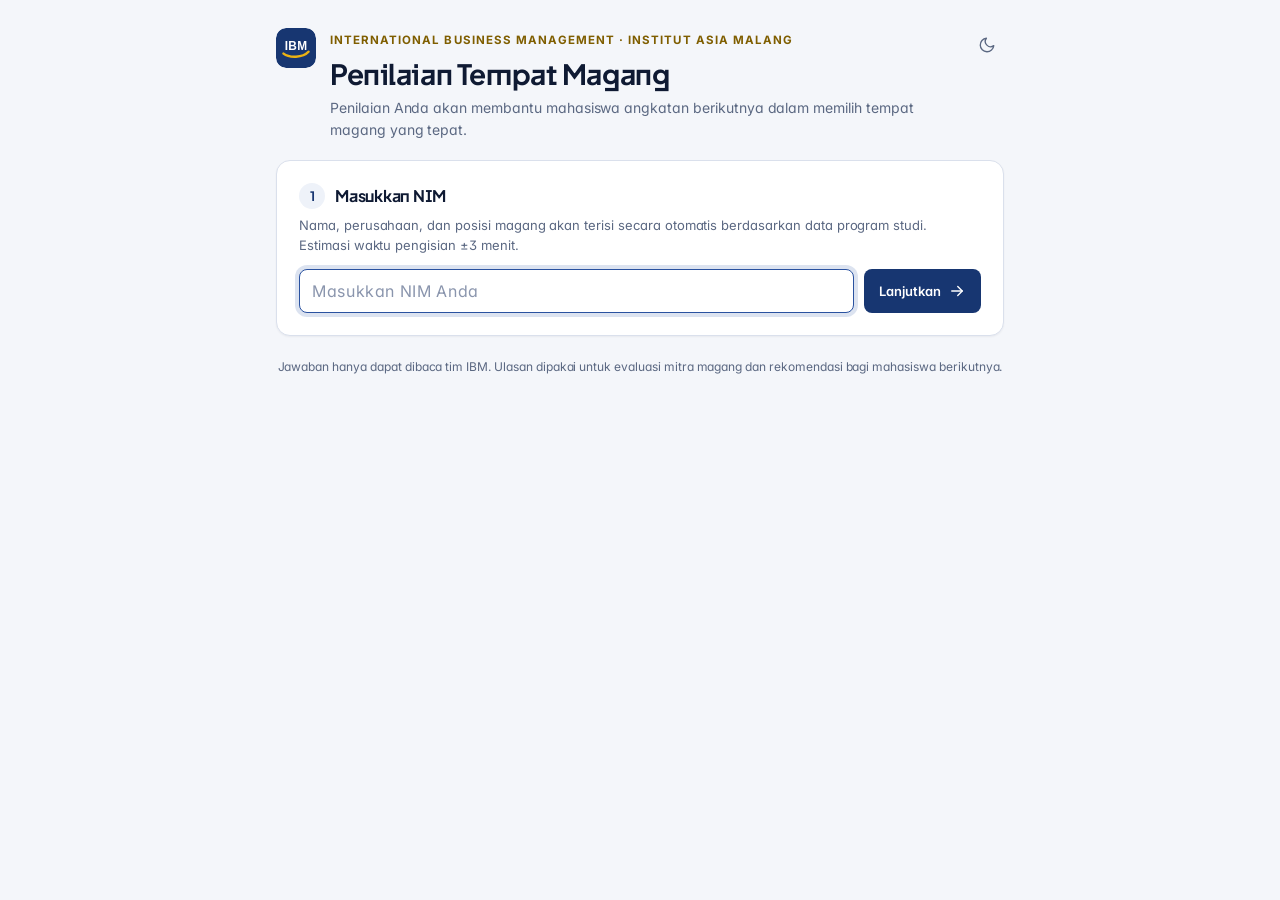
==== penilaian-magang.html @ 10bccb7a "first commit" ====
<!doctype html>
<html lang="id">
<head>
  <meta charset="utf-8">
  <meta name="viewport" content="width=device-width, initial-scale=1">
  <title>Penilaian Tempat Magang · IBM Institut Asia Malang</title>
  <meta name="description" content="Form penilaian tempat magang untuk mahasiswa International Business Management (IBM) Institut Asia Malang.">
  <meta name="robots" content="noindex">
  <link rel="icon" href="assets/img/logo.svg" type="image/svg+xml">
  <script src="assets/js/boot.js"></script>
  <link rel="preconnect" href="https://fonts.googleapis.com">
  <link rel="preconnect" href="https://fonts.gstatic.com" crossorigin>
  <link href="https://fonts.googleapis.com/css2?family=Inter:wght@400;500;600;700&family=Plus+Jakarta+Sans:wght@600;700;800&display=swap" rel="stylesheet">
  <link rel="stylesheet" href="assets/css/tokens.css">
  <link rel="stylesheet" href="assets/css/app.css">
  <link rel="stylesheet" href="assets/css/form-publik.css">
</head>
<body class="public">
  <main class="pf" id="app">
    <header class="pf-head">
      <img src="assets/img/logo.svg" alt="" width="40" height="40">
      <div>
        <span class="eyebrow">International Business Management · Institut Asia Malang</span>
        <h1>Penilaian Tempat Magang</h1>
        <p id="pf-batch">Penilaian Anda akan membantu mahasiswa angkatan berikutnya dalam memilih tempat magang yang tepat.</p>
      </div>
      <button class="btn btn-icon" type="button" id="pf-theme" aria-label="Ganti tema terang/gelap" title="Ganti tema terang/gelap"></button>
    </header>
    <div id="pf-body" class="pf-body">
      <div class="boot" role="status"><p class="muted">Memuat form…</p></div>
    </div>
    <footer class="pf-foot">Jawaban hanya dapat dibaca tim IBM. Ulasan dipakai untuk evaluasi mitra magang dan rekomendasi bagi mahasiswa berikutnya.</footer>
  </main>
  <div class="toasts" id="toasts" role="status" aria-live="polite"></div>
  <noscript>Form ini memerlukan JavaScript.</noscript>
  <script type="module" src="assets/js/penilaian-form.js"></script>
</body>
</html>
---- assets/css/tokens.css ----
/* =========================================================================
   DESIGN TOKENS — disalin dari style website IBM agar seragam.
   Bagian "Tambahan dashboard" di bawah hanya menambah token yang dibutuhkan
   dashboard (status, grafik, sidebar); token asli tidak diubah.
   ========================================================================= */

/* ---------- 1. Design tokens ---------- */
:root {
  /* Biru identitas dan turunannya */
  --brand:      #173671;
  --brand-700:  #102A5C;
  --brand-800:  #0C2048;
  --brand-900:  #08142F;
  --brand-500:  #2A52A0;
  --brand-300:  #8CA2D2;
  --brand-100:  #DDE4F2;
  --brand-50:   #EEF2F9;

  /* Kuning identitas dan turunannya */
  --gold:       #EBB213;
  --gold-hover: #F5C93A;
  --gold-ink:   #7F5E00;   /* teks aksen di latar terang (kontras 6:1) */
  --gold-100:   #FCF3D2;

  /* Netral */
  --ink:    #0F1A33;       /* judul */
  --text:   #33415C;       /* isi */
  --muted:  #5B6882;       /* teks sekunder */
  --line:   #DAE0EC;       /* garis/border */
  --paper:  #F4F6FA;       /* latar halaman */
  --white:  #FFFFFF;

  /* Token semantik */
  --surface:      #FFFFFF;   /* kartu, header, input */
  --surface-alt:  #FFFFFF;   /* latar section putih */
  --link:         var(--brand);
  --link-2:       var(--brand-500);
  --fill-ui:      var(--brand);
  --fill-ui-hover: var(--brand-700);
  --focus:        var(--brand-500);
  --header-bg:    rgba(255, 255, 255, .92);
  --partner-surface: #FFFFFF;

  /* Tipografi */
  --font-head: "Plus Jakarta Sans", "Inter", system-ui, -apple-system, "Segoe UI", Roboto, Arial, sans-serif;
  --font-sans: "Inter", system-ui, -apple-system, "Segoe UI", Roboto, Arial, sans-serif;

  /* Layout */
  --container: 1200px;
  --gutter: clamp(1.25rem, 4vw, 2.5rem);
  --space-section: clamp(4rem, 2.5rem + 5.5vw, 7.5rem);
  --header-h: 80px;

  /* Bentuk */
  --r-sm: 8px;
  --r-md: 14px;
  --r-lg: 22px;
  --shadow-pop: 0 20px 44px -20px rgba(8, 20, 47, .38);
  --ease: cubic-bezier(.2, .7, .2, 1);

  color-scheme: light;

  /* ---------- Tambahan dashboard ---------- */
  --topbar-h: 64px;
  --sidebar-w: 264px;
  --surface-sunk: #F8FAFD;            /* header tabel, area input pasif */
  --row-hover:    var(--brand-50);
  --shadow-card:  0 1px 2px rgba(8, 20, 47, .05);

  /* Status — selalu dipasangkan dengan label/ikon, tidak warna saja */
  --ok:       #1B7347;  --ok-bg:   #E2F3E9;
  --warn:     var(--gold-ink); --warn-bg: var(--gold-100);
  --bad:      #B42318;  --bad-bg:  #FDECEA;
  --info:     var(--brand-500); --info-bg: var(--brand-50);
  --neutral:  var(--muted); --neutral-bg: #EEF1F6;

  /* Grafik (divalidasi untuk buta warna & kontras terhadap permukaan) */
  --chart-1: #2A52A0;   /* pemasukan / seri utama */
  --chart-2: #C8940A;   /* pengeluaran / seri kedua */
  --chart-3: #B4466E;   /* seri ketiga (divalidasi CVD bersama chart-1 & 2) */
  --chart-grid: #E6EAF2;

  /* Sidebar: tetap biru identitas di kedua mode */
  --side-bg:      var(--brand-800);
  --side-ink:     #D5DEF0;
  --side-muted:   #8CA2D2;
  --side-hover:   rgba(255, 255, 255, .06);
  --side-active:  rgba(235, 178, 19, .14);
  --side-line:    rgba(255, 255, 255, .08);
}

/* =========================================================================
   MODE GELAP — hanya menimpa token warna saat <html data-theme="dark">.
   Pilihan disimpan di localStorage ("ibm_theme"), sama dengan website.
   ========================================================================= */
:root[data-theme="dark"] {
  color-scheme: dark;
  --paper:        #0A1124;
  --surface:      #111B36;
  --surface-alt:  #0D1630;
  --ink:          #F2F5FB;
  --text:         #C6D0E6;
  --muted:        #98A5C2;
  --line:         #25335A;
  --brand-50:     #1A284D;
  --brand-100:    #263760;
  --gold-ink:     #EBB213;
  --gold-100:     rgba(235, 178, 19, .13);
  --link:         #A5BEF2;
  --link-2:       #8FB0F5;
  --fill-ui:      #2A52A0;
  --fill-ui-hover:#3A66BE;
  --focus:        #EBB213;
  --header-bg:    rgba(10, 17, 36, .88);
  --partner-surface: #F5F7FC;
  --shadow-pop:   0 20px 44px -20px rgba(0, 0, 0, .75);
  background: var(--paper);

  /* Tambahan dashboard */
  --surface-sunk: #0D1630;
  --row-hover:    #16224A;
  --shadow-card:  0 1px 0 rgba(255, 255, 255, .02) inset;
  --ok:  #74D3A2;  --ok-bg:  rgba(116, 211, 162, .12);
  --bad: #FF9C94;  --bad-bg: rgba(255, 120, 110, .13);
  --info: #8FB0F5; --info-bg: rgba(143, 176, 245, .12);
  --neutral-bg: rgba(152, 165, 194, .12);
  --chart-1: #5A82D2;
  --chart-2: #B8870A;
  --chart-3: #C8608A;
  --chart-grid: #1E2A4D;
  --side-bg: #070E20;
  --side-line: rgba(255, 255, 255, .06);
}
---- assets/css/app.css ----
/* =========================================================================
   DASHBOARD IBM — komponen antarmuka
   Semua warna memakai token di tokens.css (mode terang & gelap otomatis).
   Struktur: 1 dasar · 2 kerangka · 3 halaman · 4 kartu & KPI · 5 tombol ·
             6 input & form · 7 tabel · 8 badge · 9 tab · 10 popup · 11 grafik ·
             12 jadwal · 13 kalender · 14 login · 15 responsif · 16 cetak
   ========================================================================= */

/* ---------- 1. Dasar ---------- */
*, *::before, *::after { box-sizing: border-box; }
html { -webkit-text-size-adjust: 100%; text-size-adjust: 100%; }
body {
  margin: 0; min-height: 100vh; min-height: 100dvh;
  font-family: var(--font-sans); font-size: 14px; line-height: 1.55; letter-spacing: -.003em;
  color: var(--text); background: var(--paper);
  -webkit-font-smoothing: antialiased; -moz-osx-font-smoothing: grayscale; text-rendering: optimizeLegibility;
  font-feature-settings: "cv11", "ss01";
}
h1, h2, h3, h4 { font-family: var(--font-head); color: var(--ink); margin: 0; line-height: 1.25; letter-spacing: -.015em; font-weight: 700; }
p { margin: 0; }
a { color: var(--link-2); text-decoration: none; }
a:hover { text-decoration: underline; }
button, input, select, textarea { font: inherit; color: inherit; }
button { -webkit-tap-highlight-color: transparent; }
:focus-visible { outline: 3px solid var(--focus); outline-offset: 2px; border-radius: 4px; }
.sr-only { position: absolute; width: 1px; height: 1px; overflow: hidden; clip: rect(0 0 0 0); white-space: nowrap; }
.num { font-variant-numeric: tabular-nums; }
.muted { color: var(--muted); }
.nowrap { white-space: nowrap; }
.hidden { display: none !important; }
.icon { width: 18px; height: 18px; flex: none; stroke: currentColor; fill: none; stroke-width: 1.8; stroke-linecap: round; stroke-linejoin: round; }
.icon.sm { width: 15px; height: 15px; }

/* ---------- 2. Kerangka ---------- */
.app { display: grid; grid-template-columns: var(--sidebar-w) minmax(0, 1fr); min-height: 100vh; min-height: 100dvh; }
.sidebar {
  position: sticky; top: 0; height: 100vh; height: 100dvh; overflow-y: auto; overscroll-behavior: contain;
  background: var(--side-bg); color: var(--side-ink); display: flex; flex-direction: column;
  border-right: 1px solid var(--side-line); scrollbar-width: thin; scrollbar-color: rgba(255,255,255,.15) transparent;
}
.brand { display: flex; align-items: center; gap: 12px; padding: 20px 20px 18px; border-bottom: 1px solid var(--side-line); text-decoration: none !important; }
.brand-mark { width: 40px; height: 40px; border-radius: 11px; flex: none; display: block; }
:root[data-theme="dark"] .brand-mark { background: #fff; padding: 3px; }
.brand-text strong { display: block; font-family: var(--font-head); font-size: 15px; color: #fff; letter-spacing: .005em; }
.brand-text span { display: block; font-size: 12px; color: var(--side-muted); }
.nav { padding: 6px 12px 22px; flex: 1; }
.nav-group { margin-top: 14px; }
.nav-group > span { display: block; padding: 0 10px 6px; font-size: 10.5px; font-weight: 700; letter-spacing: .1em; text-transform: uppercase; color: var(--side-muted); }
.nav a {
  position: relative; display: flex; align-items: center; gap: 11px; padding: 8px 10px; margin: 1px 0; border-radius: var(--r-sm);
  color: var(--side-ink); font-weight: 500; font-size: 13.5px; text-decoration: none; transition: background .15s var(--ease), color .15s var(--ease);
}
.nav a:hover { background: var(--side-hover); color: #fff; }
.nav a[aria-current="page"] { background: var(--side-active); color: #fff; }
.nav a[aria-current="page"]::before { content: ""; position: absolute; left: -12px; top: 8px; bottom: 8px; width: 3px; border-radius: 0 3px 3px 0; background: var(--gold); }
.nav a[aria-current="page"] .icon { color: var(--gold); }
.nav .count { margin-left: auto; font-size: 11px; color: var(--side-muted); font-variant-numeric: tabular-nums; }
.side-foot { padding: 14px 20px 18px; border-top: 1px solid var(--side-line); font-size: 12px; color: var(--side-muted); display: grid; gap: 4px; }
.side-foot .mode { display: inline-flex; align-items: center; gap: 6px; }
.side-foot .dot { width: 7px; height: 7px; border-radius: 50%; background: #74D3A2; }
.side-foot .dot.demo { background: var(--gold); }

.main { min-width: 0; display: flex; flex-direction: column; }
.topbar {
  position: sticky; top: 0; z-index: 20; height: var(--topbar-h); display: flex; align-items: center; gap: 10px; padding: 0 var(--gutter);
  background: var(--header-bg); backdrop-filter: saturate(1.4) blur(10px); -webkit-backdrop-filter: saturate(1.4) blur(10px); border-bottom: 1px solid var(--line);
}
.topbar .crumb { font-size: 13px; color: var(--muted); min-width: 0; overflow: hidden; text-overflow: ellipsis; white-space: nowrap; }
.topbar .crumb b { color: var(--ink); font-weight: 600; }
.topbar .spacer { flex: 1; }
.topbar .clock { font-size: 12.5px; color: var(--muted); font-variant-numeric: tabular-nums; white-space: nowrap; }
.btn.menu-btn { display: none; }
.user-chip { display: inline-flex; align-items: center; gap: 8px; font-size: 13px; color: var(--text); padding-left: 6px; }
.user-chip .who { display: flex; flex-direction: column; line-height: 1.2; }
.user-chip .who small { color: var(--muted); font-size: 11.5px; }
.lang-switch { display: inline-flex; border: 1px solid var(--line); border-radius: 999px; padding: 2px; background: var(--surface); }
.lang-switch button { border: 0; background: none; height: 26px; min-width: 34px; padding: 0 9px; border-radius: 999px; font-size: 12px; font-weight: 700; color: var(--muted); cursor: pointer; letter-spacing: .03em; }
.lang-switch button[aria-pressed="true"] { background: var(--fill-ui); color: #fff; }

/* ---------- 3. Halaman ---------- */
.page { padding: 26px var(--gutter) 56px; width: 100%; }
.page-head { display: flex; align-items: flex-end; justify-content: space-between; gap: 14px 24px; flex-wrap: wrap; margin-bottom: 20px; }
.page-head > div:first-child { min-width: min(100%, 320px); flex: 1 1 420px; }
.page-head h1 { font-size: clamp(1.35rem, 1.1rem + .8vw, 1.7rem); }
.page-head p { margin-top: 6px; color: var(--muted); max-width: 78ch; font-size: 13.5px; }
.eyebrow { display: inline-block; font-size: 11.5px; font-weight: 700; letter-spacing: .09em; text-transform: uppercase; color: var(--gold-ink); margin-bottom: 6px; }
.actions { display: flex; gap: 8px; flex-wrap: wrap; align-items: center; }
.page-head .actions .select, .page-head .actions .input { width: auto; max-width: 100%; }
.section-title { font-size: 15px; margin: 22px 0 10px; display: flex; align-items: center; gap: 8px; }

/* ---------- 4. Kartu & KPI ---------- */
.card { background: var(--surface); border: 1px solid var(--line); border-radius: var(--r-md); box-shadow: var(--shadow-card); min-width: 0; }
.card + .card { margin-top: 16px; }
.grid > .card + .card { margin-top: 0; }
.card-pad { padding: 20px; }
.card-head { display: flex; align-items: center; justify-content: space-between; gap: 12px; padding: 15px 20px; border-bottom: 1px solid var(--line); flex-wrap: wrap; }
.card-head h2, .card-head h3 { font-size: 15px; }
.card-head p { margin-top: 2px; font-size: 12.5px; color: var(--muted); }
.card-body { padding: 18px 20px; }
.grid { display: grid; gap: 16px; }
.grid-2 { grid-template-columns: repeat(2, minmax(0, 1fr)); }
.grid-3 { grid-template-columns: repeat(3, minmax(0, 1fr)); }
.grid-main { grid-template-columns: minmax(0, 1.7fr) minmax(0, 1fr); }
.mt { margin-top: 16px; }
.stack > * + * { margin-top: 16px; }

.kpis { display: grid; grid-template-columns: repeat(auto-fit, minmax(180px, 1fr)); gap: 14px; margin-bottom: 18px; }
.kpi { background: var(--surface); border: 1px solid var(--line); border-radius: var(--r-md); padding: 15px 18px; box-shadow: var(--shadow-card); min-width: 0; position: relative; }
.kpi .label { font-size: 12.5px; color: var(--muted); font-weight: 500; display: flex; align-items: center; gap: 7px; }
.kpi .label .icon { width: 16px; height: 16px; color: var(--link-2); }
.kpi .value { font-family: var(--font-head); font-size: clamp(1.2rem, 1rem + .5vw, 1.5rem); font-weight: 700; color: var(--ink); margin-top: 6px; font-variant-numeric: tabular-nums; line-height: 1.15; overflow-wrap: anywhere; }
.kpi .value.small { font-size: 1.02rem; line-height: 1.3; }
.kpi .sub { font-size: 12px; color: var(--muted); margin-top: 4px; }
.kpi.accent { border-top: 3px solid var(--gold); padding-top: 13px; }
.kpi a.stretch { position: absolute; inset: 0; border-radius: inherit; }
.kpi a.stretch:hover { background: rgba(42, 82, 160, .04); }
.meter { height: 6px; border-radius: 6px; background: var(--neutral-bg); overflow: hidden; margin-top: 10px; }
.meter > i { display: block; height: 100%; border-radius: 6px; background: var(--chart-1); }
.meter.ok > i { background: var(--ok); }
.meter.warn > i { background: var(--gold); }
.meter.bad > i { background: var(--bad); }

/* ---------- 5. Tombol ---------- */
.btn {
  display: inline-flex; align-items: center; justify-content: center; gap: 7px; height: 38px; padding: 0 14px; border-radius: var(--r-sm);
  border: 1px solid transparent; font-weight: 600; font-size: 13px; cursor: pointer; white-space: nowrap; text-decoration: none !important;
  transition: background .15s var(--ease), border-color .15s var(--ease), color .15s var(--ease), transform .1s;
}
.btn:active { transform: translateY(1px); }
.btn[disabled] { opacity: .55; cursor: not-allowed; }
.btn-primary { background: var(--fill-ui); color: #fff; }
.btn-primary:hover { background: var(--fill-ui-hover); }
.btn-gold { background: var(--gold); color: var(--brand-900); }
.btn-gold:hover { background: var(--gold-hover); }
.btn-ghost { background: var(--surface); border-color: var(--line); color: var(--ink); }
.btn-ghost:hover { border-color: var(--brand-300); background: var(--brand-50); }
.btn-danger { background: transparent; border-color: var(--line); color: var(--bad); }
.btn-danger:hover { background: var(--bad-bg); border-color: var(--bad); }
.btn-sm { height: 32px; padding: 0 10px; font-size: 12.5px; }
.btn-icon { width: 34px; height: 34px; padding: 0; background: transparent; border-color: transparent; color: var(--muted); }
.btn-icon:hover { background: var(--brand-50); color: var(--ink); }
.btn-icon.danger:hover { background: var(--bad-bg); color: var(--bad); }
.btn-block { width: 100%; }
.menu { position: relative; }
.menu-list { position: absolute; right: 0; top: calc(100% + 6px); z-index: 30; min-width: 230px; background: var(--surface); border: 1px solid var(--line); border-radius: var(--r-sm); box-shadow: var(--shadow-pop); padding: 6px; }
.menu-list button { display: flex; width: 100%; align-items: center; gap: 9px; padding: 8px 10px; border: 0; background: none; border-radius: 6px; cursor: pointer; text-align: left; font-size: 13px; color: var(--ink); }
.menu-list button:hover { background: var(--brand-50); }
.menu-list hr { border: 0; border-top: 1px solid var(--line); margin: 6px 0; }

/* ---------- 6. Input & formulir ---------- */
.toolbar { display: flex; gap: 10px; flex-wrap: wrap; align-items: center; padding: 14px 16px; border-bottom: 1px solid var(--line); }
.search { position: relative; flex: 1 1 260px; min-width: 200px; max-width: 380px; }
.search .icon { position: absolute; left: 11px; top: 50%; transform: translateY(-50%); color: var(--muted); }
.search input { padding-left: 36px; }
.toolbar .count { margin-left: auto; font-size: 12.5px; color: var(--muted); }
.toolbar .select, .toolbar .input { height: 36px; font-size: 13px; }
.toolbar .select { width: auto; min-width: 140px; flex: 0 1 auto; }
.input, .select, .textarea { width: 100%; height: 38px; padding: 0 12px; border-radius: var(--r-sm); border: 1px solid var(--line); background: var(--surface); color: var(--ink); font-size: 13.5px; transition: border-color .15s, box-shadow .15s; }
.select { padding-right: 32px; appearance: none; -webkit-appearance: none; cursor: pointer; text-overflow: ellipsis;
  background-image: url("data:image/svg+xml,%3Csvg xmlns='http://www.w3.org/2000/svg' width='12' height='12' viewBox='0 0 24 24' fill='none' stroke='%235B6882' stroke-width='2.4' stroke-linecap='round'%3E%3Cpath d='m6 9 6 6 6-6'/%3E%3C/svg%3E");
  background-repeat: no-repeat; background-position: right 11px center; }
.textarea { height: auto; min-height: 80px; padding: 9px 12px; resize: vertical; line-height: 1.5; }
.input:focus, .select:focus, .textarea:focus { outline: none; border-color: var(--brand-500); box-shadow: 0 0 0 4px rgba(42, 82, 160, .16); }
:root[data-theme="dark"] .input:focus, :root[data-theme="dark"] .select:focus, :root[data-theme="dark"] .textarea:focus { border-color: var(--link); box-shadow: 0 0 0 4px rgba(165, 190, 242, .2); }
.input::placeholder, .textarea::placeholder { color: #8A95AD; }
:root[data-theme="dark"] .input::placeholder, :root[data-theme="dark"] .textarea::placeholder { color: #6F7C9B; }
.input[readonly] { background: var(--surface-sunk); }
:root[data-theme="dark"] input[type="date"], :root[data-theme="dark"] input[type="time"] { color-scheme: dark; }

.form-section { padding: 2px 0 18px; }
.form-section + .form-section { border-top: 1px solid var(--line); padding-top: 18px; }
.form-section > h3 { font-size: 13.5px; letter-spacing: .01em; display: flex; align-items: center; gap: 8px; }
.form-section > h3::before { content: ""; width: 4px; height: 15px; border-radius: 2px; background: var(--gold); }
.form-section > p { margin: 4px 0 0; font-size: 12.5px; color: var(--muted); }
.form-grid { display: grid; grid-template-columns: repeat(6, minmax(0, 1fr)); gap: 14px 16px; margin-top: 12px; }
.field { grid-column: span 6; min-width: 0; }
.field.half { grid-column: span 3; }
.field.third { grid-column: span 2; }
.field > label, .field > .flabel { display: block; font-size: 12.5px; font-weight: 600; color: var(--ink); margin-bottom: 6px; }
.field .req { color: var(--bad); margin-left: 2px; }
.field .help { font-size: 12px; color: var(--muted); margin-top: 5px; }
.field.invalid .input, .field.invalid .select, .field.invalid .textarea { border-color: var(--bad); }
.field .err { font-size: 12px; color: var(--bad); margin-top: 5px; }
.checks { display: flex; flex-wrap: wrap; gap: 8px 18px; padding-top: 2px; }
.check { display: inline-flex; align-items: center; gap: 8px; font-size: 13.5px; cursor: pointer; color: var(--text); }
.check input { width: 17px; height: 17px; accent-color: var(--fill-ui); margin: 0; flex: none; }
.input-group { display: flex; }
.input-group .prefix { display: inline-flex; align-items: center; padding: 0 11px; border: 1px solid var(--line); border-right: 0; border-radius: var(--r-sm) 0 0 var(--r-sm); background: var(--surface-sunk); color: var(--muted); font-size: 13px; }
.input-group .input { border-radius: 0 var(--r-sm) var(--r-sm) 0; }
.attach { border: 1px dashed var(--line); border-radius: var(--r-sm); padding: 10px; background: var(--surface-sunk); display: grid; gap: 8px; }
.attach-row { display: flex; gap: 8px; align-items: center; flex-wrap: wrap; }
.attach-row .input { flex: 1 1 220px; }
.file-chip { display: inline-flex; align-items: center; gap: 7px; max-width: 100%; padding: 4px 8px 4px 10px; border-radius: 999px; background: var(--brand-50); border: 1px solid var(--brand-100); font-size: 12.5px; color: var(--ink); }
.file-chip span { overflow: hidden; text-overflow: ellipsis; white-space: nowrap; max-width: 260px; }
.file-chip button { border: 0; background: none; padding: 2px; cursor: pointer; color: var(--muted); display: inline-flex; }
.file-chip button:hover { color: var(--bad); }

/* ---------- 7. Tabel (lebar penuh, tanpa geser samping; ≤ 960px menjadi kartu) ---------- */
.table-wrap { width: 100%; }
table.tbl { width: 100%; border-collapse: separate; border-spacing: 0; font-size: 13px; }
.tbl th {
  text-align: left; background: var(--surface-sunk); color: var(--muted); font-weight: 600; font-size: 11.5px; letter-spacing: .03em; text-transform: uppercase;
  padding: 10px 14px; border-bottom: 1px solid var(--line); vertical-align: bottom;
}
.tbl thead th:first-child { border-top-left-radius: var(--r-md); }
.tbl thead th:last-child { border-top-right-radius: var(--r-md); }
.toolbar + .table-wrap .tbl thead th { border-radius: 0; }
.tbl th.sortable { cursor: pointer; user-select: none; }
.tbl th.sortable:hover { color: var(--ink); }
.tbl th .arrow { display: inline-block; margin-left: 4px; opacity: .35; font-size: 9px; }
.tbl th.sorted .arrow { opacity: 1; color: var(--link-2); }
.tbl td { padding: 11px 14px; border-bottom: 1px solid var(--line); vertical-align: top; color: var(--text); overflow-wrap: anywhere; }
.tbl tbody tr { transition: background .12s; }
.tbl tbody tr:hover { background: var(--row-hover); }
.tbl tbody tr.clickable { cursor: pointer; }
.tbl tbody tr:last-child td { border-bottom: 0; }
.tbl .right { text-align: right; }
.tbl .center { text-align: center; }
.tbl td.num, .tbl td.right { white-space: nowrap; overflow-wrap: normal; }
.tbl td .primary { color: var(--ink); font-weight: 600; }
.tbl td .secondary { display: block; font-size: 12px; color: var(--muted); margin-top: 1px; }
.tbl th .secondary { display: block; font-size: 10.5px; color: var(--muted); font-weight: 500; letter-spacing: 0; text-transform: none; }
.tbl td.actions-cell, .tbl th.actions-cell { width: 1%; white-space: nowrap; padding: 6px 8px; vertical-align: middle; }
.tbl tfoot td { font-weight: 700; color: var(--ink); background: var(--surface-sunk); border-top: 1px solid var(--line); border-bottom: 0; }
.tbl.compact td { padding: 8px 12px; }
.tbl .group-row td { background: var(--surface-sunk); font-weight: 700; color: var(--ink); font-size: 12.5px; }
.tbl tr.is-today td { background: var(--gold-100); }
.tbl tr.is-future td { color: var(--muted); }
.row-actions { display: flex; gap: 2px; justify-content: flex-end; }
.pager { display: flex; align-items: center; justify-content: space-between; gap: 10px; padding: 10px 16px; border-top: 1px solid var(--line); font-size: 12.5px; color: var(--muted); flex-wrap: wrap; }
.pager .btns { display: flex; gap: 6px; align-items: center; }
.empty { padding: 42px 20px; text-align: center; color: var(--muted); }
.empty .icon { width: 34px; height: 34px; color: var(--brand-300); margin-bottom: 10px; }
.empty h3 { font-size: 15px; margin-bottom: 4px; }
.empty p { margin: 0 auto 14px; max-width: 50ch; font-size: 13px; }

/* ---------- 8. Badge, pill, tautan dokumen ---------- */
.badge { display: inline-flex; align-items: center; gap: 5px; min-height: 22px; padding: 1px 9px; border-radius: 999px; font-size: 11.5px; font-weight: 600; white-space: nowrap; background: var(--neutral-bg); color: var(--neutral); }
.badge::before { content: ""; width: 6px; height: 6px; border-radius: 50%; background: currentColor; opacity: .85; }
.badge.plain::before { display: none; }
.badge.ok { background: var(--ok-bg); color: var(--ok); }
.badge.warn { background: var(--warn-bg); color: var(--warn); }
.badge.bad { background: var(--bad-bg); color: var(--bad); }
.badge.info { background: var(--info-bg); color: var(--info); }
.pill { display: inline-block; padding: 1px 8px; border-radius: 6px; font-size: 11px; font-weight: 600; background: var(--brand-50); color: var(--link); border: 1px solid var(--brand-100); white-space: nowrap; vertical-align: 1px; }
.pill.gold { background: var(--gold-100); color: var(--gold-ink); border-color: transparent; }
.pill.lb { background: var(--warn-bg); color: var(--warn); border-color: transparent; }
.doc-links { display: flex; flex-direction: column; gap: 3px; min-width: 0; }
.doc-link { display: inline-flex; align-items: flex-start; gap: 6px; font-size: 12.5px; max-width: 100%; line-height: 1.4; }
.doc-link span { overflow: hidden; text-overflow: ellipsis; display: -webkit-box; -webkit-line-clamp: 2; -webkit-box-orient: vertical; overflow-wrap: anywhere; }
.doc-link .icon { margin-top: 2px; }
.doc-link.none { color: var(--muted); }
.doc-link.none small { display: block; font-size: 11px; color: var(--warn); }
button.doc-link { border: 0; background: none; padding: 0; cursor: pointer; color: var(--link-2); text-align: left; }
button.doc-link:hover { text-decoration: underline; }
.progress-cell { min-width: 90px; }
.progress-cell .meter { margin-top: 5px; }
.progress-cell small { font-size: 12px; color: var(--muted); font-variant-numeric: tabular-nums; }

/* ---------- 9. Tab & segmen ---------- */
.tabs { display: flex; gap: 2px; border-bottom: 1px solid var(--line); margin-bottom: 20px; overflow-x: auto; scrollbar-width: none; }
.tabs::-webkit-scrollbar { display: none; }
.tabs button { position: relative; border: 0; background: none; padding: 10px 14px; font-weight: 600; font-size: 13.5px; color: var(--muted); cursor: pointer; white-space: nowrap; }
.tabs button:hover { color: var(--ink); }
.tabs button[aria-selected="true"] { color: var(--ink); }
.tabs button[aria-selected="true"]::after { content: ""; position: absolute; left: 10px; right: 10px; bottom: -1px; height: 3px; border-radius: 3px 3px 0 0; background: var(--gold); }
.seg { display: inline-flex; border: 1px solid var(--line); border-radius: var(--r-sm); overflow: hidden; background: var(--surface); }
.seg button { border: 0; background: none; padding: 0 12px; height: 36px; font-weight: 600; font-size: 12.5px; color: var(--muted); cursor: pointer; }
.seg button + button { border-left: 1px solid var(--line); }
.seg button[aria-pressed="true"] { background: var(--brand-50); color: var(--ink); }

/* ---------- 10. Popup (selalu di tengah) ---------- */
dialog { color: var(--text); }
dialog::backdrop { background: rgba(8, 20, 47, .5); backdrop-filter: blur(3px); -webkit-backdrop-filter: blur(3px); }
:root[data-theme="dark"] dialog::backdrop { background: rgba(3, 8, 20, .75); }
.modal {
  padding: 0; border: 1px solid var(--line); border-radius: var(--r-lg); background: var(--surface); box-shadow: var(--shadow-pop);
  width: min(600px, calc(100vw - 32px)); max-height: min(88vh, 900px); max-height: min(88dvh, 900px); margin: auto;
}
.modal[open] { display: flex; flex-direction: column; animation: pop .18s var(--ease); }
.modal-sm { width: min(440px, calc(100vw - 32px)); }
.modal-lg { width: min(820px, calc(100vw - 32px)); }
.modal-xl { width: min(1120px, calc(100vw - 32px)); }
@keyframes pop { from { transform: translateY(8px) scale(.985); opacity: 0; } to { transform: none; opacity: 1; } }
.dlg-head { display: flex; align-items: flex-start; gap: 12px; padding: 18px 22px 16px; border-bottom: 1px solid var(--line); }
.dlg-head h2 { font-size: 17px; }
.dlg-head p { margin-top: 3px; font-size: 13px; color: var(--muted); }
.dlg-head .btn-icon { margin-left: auto; margin-top: -4px; }
.dlg-body { padding: 20px 22px; overflow-y: auto; flex: 1; overscroll-behavior: contain; }
.dlg-foot { display: flex; gap: 8px; justify-content: flex-end; padding: 14px 22px; border-top: 1px solid var(--line); background: var(--surface-sunk); flex-wrap: wrap; border-radius: 0 0 var(--r-lg) var(--r-lg); }
.dlg-foot .left { margin-right: auto; display: flex; gap: 8px; flex-wrap: wrap; }

.toasts { position: fixed; right: 18px; bottom: 18px; z-index: 100; display: grid; gap: 8px; max-width: min(380px, calc(100vw - 36px)); }
.toast { display: flex; gap: 10px; align-items: flex-start; padding: 12px 14px; border-radius: var(--r-sm); background: var(--brand-900); color: #fff; font-size: 13px; box-shadow: var(--shadow-pop); animation: pop .18s var(--ease); }
:root[data-theme="dark"] .toast { background: #1C2A52; border: 1px solid var(--line); }
.toast .icon { color: var(--gold); margin-top: 1px; }
.toast.bad .icon { color: #FF9C94; }
.toast.ok .icon { color: #74D3A2; }
.note { display: flex; gap: 10px; padding: 12px 14px; border-radius: var(--r-sm); background: var(--info-bg); color: var(--text); font-size: 13px; border: 1px solid var(--brand-100); }
.note .icon { color: var(--link-2); margin-top: 1px; }
.note.warn { background: var(--warn-bg); border-color: transparent; }
.note.warn .icon { color: var(--warn); }
.note + .card, .note + .kpis, .note + .grid { margin-top: 16px; }

/* ---------- 11. Grafik & daftar ---------- */
.chart { width: 100%; }
.chart svg { display: block; width: 100%; height: auto; overflow: visible; }
.chart .grid-line { stroke: var(--chart-grid); stroke-width: 1; }
.chart .axis-label { fill: var(--muted); font-size: 11.5px; font-family: var(--font-sans); }
.chart .bar-1 { fill: var(--chart-1); }
.chart .bar-2 { fill: var(--chart-2); }
.chart .bar-3 { fill: var(--chart-3); }
.chart .bar-4 { fill: var(--muted); }
.chart .bar:hover, .chart .bar.active { filter: brightness(1.12); }
.chart .val-label { fill: var(--ink); font-size: 11px; font-weight: 600; font-family: var(--font-sans); }
.legend { display: flex; gap: 16px; flex-wrap: wrap; font-size: 12.5px; color: var(--text); margin-bottom: 10px; }
.legend i { display: inline-block; width: 10px; height: 10px; border-radius: 3px; margin-right: 6px; vertical-align: -1px; }
.chart-tip { position: fixed; z-index: 90; pointer-events: none; padding: 9px 11px; border-radius: var(--r-sm); background: var(--surface); border: 1px solid var(--line); box-shadow: var(--shadow-pop); font-size: 12.5px; color: var(--text); min-width: 170px; }
.chart-tip b { display: block; color: var(--ink); margin-bottom: 4px; font-family: var(--font-head); }
.chart-tip .row { display: flex; justify-content: space-between; gap: 14px; }
.chart-tip .row i { display: inline-block; width: 8px; height: 8px; border-radius: 2px; margin-right: 6px; }
.hbars { display: grid; gap: 11px; }
.hbar { display: grid; grid-template-columns: minmax(0, 1fr) auto; gap: 4px 12px; font-size: 13px; }
.hbar .name { color: var(--ink); overflow: hidden; text-overflow: ellipsis; white-space: nowrap; }
.hbar .val { color: var(--text); font-variant-numeric: tabular-nums; font-weight: 600; }
.hbar .track { grid-column: 1 / -1; height: 8px; border-radius: 6px; background: var(--neutral-bg); overflow: hidden; }
.hbar .track i { display: block; height: 100%; border-radius: 6px; background: var(--chart-1); }
.list { list-style: none; margin: 0; padding: 0; }
.list li { display: flex; gap: 12px; align-items: flex-start; padding: 12px 20px; border-bottom: 1px solid var(--line); }
.list li:last-child { border-bottom: 0; }
.list .ico { width: 32px; height: 32px; border-radius: 9px; display: grid; place-items: center; flex: none; background: var(--brand-50); color: var(--link-2); }
.list .ico.warn { background: var(--warn-bg); color: var(--warn); }
.list .ico.bad { background: var(--bad-bg); color: var(--bad); }
.list .ico.ok { background: var(--ok-bg); color: var(--ok); }
.list strong { color: var(--ink); font-weight: 600; display: block; font-size: 13.5px; }
.list span { font-size: 12.5px; color: var(--muted); }
.list .more { margin-left: auto; font-size: 12.5px; white-space: nowrap; align-self: center; }
.matrix td.mark, .matrix th.mark { text-align: center; }
.matrix th:first-child, .matrix td:first-child { width: 44px; }
.tick { display: inline-grid; place-items: center; width: 26px; height: 26px; border-radius: 7px; border: 1px solid var(--line); background: var(--surface); cursor: pointer; color: transparent; transition: .12s; }
.tick.on { background: var(--ok-bg); border-color: transparent; color: var(--ok); }
.tick.part { background: var(--warn-bg); border-color: transparent; color: var(--warn); }
.tick:hover { border-color: var(--brand-300); }
.tick .icon { width: 15px; height: 15px; stroke-width: 2.4; }
.syllabus { counter-reset: meet; list-style: none; margin: 0; padding: 0; columns: 2; column-gap: 28px; }
.syllabus li { counter-increment: meet; break-inside: avoid; display: flex; gap: 10px; padding: 6px 0; font-size: 13px; border-bottom: 1px dashed var(--line); }
.syllabus li::before { content: counter(meet, decimal-leading-zero); font-variant-numeric: tabular-nums; font-weight: 700; color: var(--gold-ink); min-width: 22px; }
.syllabus li.exam { color: var(--ink); font-weight: 600; }
.profile { display: grid; grid-template-columns: 72px minmax(0, 1fr); gap: 16px; align-items: start; }
.avatar { width: 72px; height: 72px; border-radius: 18px; display: grid; place-items: center; font-family: var(--font-head); font-weight: 700; font-size: 22px; background: var(--brand-50); color: var(--link); border: 1px solid var(--brand-100); flex: none; }
.avatar.sm { width: 34px; height: 34px; border-radius: 10px; font-size: 12.5px; }
.dl { display: grid; grid-template-columns: 170px minmax(0, 1fr); gap: 8px 16px; margin: 0; font-size: 13px; }
.dl dt { color: var(--muted); }
.dl dd { margin: 0; color: var(--ink); white-space: pre-line; overflow-wrap: anywhere; }

/* ---------- 12. Jadwal ---------- */
.timetable { width: 100%; border-collapse: separate; border-spacing: 0; table-layout: fixed; font-size: 12.5px; }
.timetable th { background: var(--surface-sunk); color: var(--ink); font-family: var(--font-head); font-size: 12.5px; font-weight: 700; padding: 10px 8px; border-bottom: 1px solid var(--line); text-align: left; }
.timetable th small { display: block; font-family: var(--font-sans); font-weight: 500; color: var(--muted); font-size: 11px; }
.timetable th.time, .timetable td.time { width: 92px; }
.timetable td { border-bottom: 1px solid var(--line); border-left: 1px solid var(--line); padding: 6px; vertical-align: top; }
.timetable td.time { border-left: 0; font-variant-numeric: tabular-nums; color: var(--muted); font-weight: 600; font-size: 12px; padding: 10px 8px; background: var(--surface-sunk); }
.timetable td.time b { display: block; color: var(--ink); font-size: 13px; }
.timetable tr:last-child td { border-bottom: 0; }
.tt-item { display: block; width: 100%; text-align: left; border: 1px solid var(--line); border-left: 3px solid var(--chart-1); background: var(--surface); border-radius: 7px; padding: 6px 8px; margin-bottom: 5px; cursor: pointer; color: var(--text); font-size: 12px; line-height: 1.35; }
.tt-item:last-child { margin-bottom: 0; }
.tt-item:hover { background: var(--row-hover); }
.tt-item.trent { border-left-color: var(--gold); }
.tt-item.act { border-left-style: dashed; border-left-color: var(--muted); }
.tt-item b { display: block; color: var(--ink); font-size: 12.5px; font-weight: 600; }
.tt-item .meta { color: var(--muted); display: block; }
.tt-item .tags { display: flex; gap: 4px; flex-wrap: wrap; margin-top: 3px; }
.tt-item .pill { font-size: 10.5px; padding: 0 6px; }
.week-mobile { display: none; }
.legend-row { display: flex; gap: 16px; flex-wrap: wrap; font-size: 12px; color: var(--muted); padding: 12px 16px; border-top: 1px solid var(--line); }
.legend-row i { display: inline-block; width: 14px; height: 10px; border-radius: 2px; margin-right: 6px; vertical-align: -1px; border-left: 3px solid var(--chart-1); background: var(--surface-sunk); }
.legend-row i.trent { border-left-color: var(--gold); }
.legend-row i.act { border-left: 3px dashed var(--muted); }
.time-cell b { display: block; color: var(--ink); font-size: 14px; font-family: var(--font-head); }
.time-cell span { font-size: 12px; color: var(--muted); }
.presensi td { vertical-align: middle; }
.presensi .input, .presensi .select { height: 34px; font-size: 12.5px; }
.presensi tr.saved td { background: var(--ok-bg); transition: background .3s; }
.select.st-ok { border-color: var(--ok); color: var(--ok); font-weight: 600; }
.select.st-bad { border-color: var(--bad); color: var(--bad); font-weight: 600; }
.select.st-warn { border-color: var(--gold); color: var(--warn); font-weight: 600; }
.select.st-info { border-color: var(--info); color: var(--info); font-weight: 600; }

/* ---------- 13. Kalender & jam (landing) ---------- */
.hero { display: flex; justify-content: space-between; align-items: flex-end; gap: 16px 24px; flex-wrap: wrap; margin-bottom: 20px; }
.hero h1 { font-size: clamp(1.4rem, 1.1rem + 1vw, 1.85rem); }
.hero p { color: var(--muted); margin-top: 6px; }
.clock-card { display: flex; align-items: center; gap: 14px; padding: 12px 16px; background: var(--surface); border: 1px solid var(--line); border-radius: var(--r-md); box-shadow: var(--shadow-card); }
.clock-card .big { font-family: var(--font-head); font-size: 26px; font-weight: 700; color: var(--ink); font-variant-numeric: tabular-nums; line-height: 1; }
.clock-card small { display: block; color: var(--muted); font-size: 12px; }
.cal { width: 100%; }
.cal-head { display: flex; align-items: center; justify-content: space-between; gap: 8px; margin-bottom: 10px; }
.cal-head h3 { font-size: 15px; }
.cal-grid { display: grid; grid-template-columns: repeat(7, minmax(0, 1fr)); gap: 4px; }
.cal-grid .dow { font-size: 11px; font-weight: 700; color: var(--muted); text-align: center; padding: 4px 0; text-transform: uppercase; letter-spacing: .04em; }
.cal-day { position: relative; min-height: 44px; border-radius: 8px; padding: 5px 6px; font-size: 12.5px; font-variant-numeric: tabular-nums; color: var(--text); background: var(--surface-sunk); border: 1px solid transparent; text-align: left; cursor: pointer; }
.cal-day.out { opacity: .38; }
.cal-day.today { border-color: var(--gold); background: var(--gold-100); color: var(--ink); font-weight: 700; }
.cal-day.sel { border-color: var(--brand-500); }
.cal-day .dots { display: flex; gap: 3px; margin-top: 4px; flex-wrap: wrap; }
.cal-day .dots i { width: 6px; height: 6px; border-radius: 50%; background: var(--chart-1); }
.cal-day .dots i.uts, .cal-day .dots i.uas { background: var(--bad); }
.cal-day .dots i.libur { background: var(--ok); }
.cal-day .dots i.kuliah { background: var(--gold); }
.cal-legend { display: flex; gap: 12px; flex-wrap: wrap; margin-top: 10px; font-size: 11.5px; color: var(--muted); }
.cal-legend i { display: inline-block; width: 8px; height: 8px; border-radius: 50%; margin-right: 5px; background: var(--chart-1); }
.cal-legend i.uts { background: var(--bad); }
.cal-legend i.kuliah { background: var(--brand-50); border: 1px solid var(--brand-300); border-radius: 3px; width: 12px; height: 10px; }
.cal-legend i.libur { background: var(--ok); }
.cal-day.kuliah:not(.out) { background: var(--brand-50); }
.cal-day .dots i.lain { background: var(--chart-1); }
.module-grid { display: grid; grid-template-columns: repeat(auto-fill, minmax(230px, 1fr)); gap: 12px; }
.module-card { display: flex; flex-direction: column; gap: 4px; padding: 14px 16px; border: 1px solid var(--line); border-radius: var(--r-md); background: var(--surface); text-decoration: none !important; color: var(--text); transition: border-color .15s, transform .15s; box-shadow: var(--shadow-card); }
.module-card:hover { border-color: var(--brand-300); transform: translateY(-1px); }
.module-card .top { display: flex; align-items: center; gap: 8px; color: var(--muted); font-size: 12.5px; font-weight: 600; }
.module-card .top .icon { color: var(--link-2); }
.module-card .v { font-family: var(--font-head); font-size: 20px; font-weight: 700; color: var(--ink); font-variant-numeric: tabular-nums; }
.module-card .s { font-size: 12px; color: var(--muted); }


/* ---------- 13b. Tambahan: navigasi, jadwal, presensi, kalender ---------- */
.btn-group { display: inline-flex; align-items: center; gap: 4px; }
.btn-group .input { width: auto; }
.week-label { font-size: 13px; font-weight: 600; color: var(--ink); padding: 0 6px; white-space: nowrap; font-variant-numeric: tabular-nums; }
.select-wide { max-width: min(460px, 100%); }
code { font-family: ui-monospace, SFMono-Regular, Menlo, Consolas, monospace; font-size: .86em; background: var(--surface-sunk); border: 1px solid var(--line); border-radius: 5px; padding: 1px 5px; overflow-wrap: anywhere; }
.note code { background: var(--surface); }
.wm-day { padding: 12px 16px; border-bottom: 1px solid var(--line); }
.wm-day:last-child { border-bottom: 0; }
.wm-day h4 { font-size: 14px; display: flex; align-items: baseline; gap: 8px; margin-bottom: 8px; }
.wm-day h4 small { font-weight: 500; color: var(--muted); font-size: 12px; }
.wm-day h4 .count { margin-left: auto; font-size: 12px; color: var(--muted); font-weight: 500; }
.wm-day p { margin: 0; font-size: 12.5px; }
.wm-row { display: grid; grid-template-columns: 54px minmax(0, 1fr); gap: 10px; align-items: start; margin-bottom: 6px; }
.wm-row .time-cell b { font-size: 13px; }
.meet-no { display: flex; align-items: center; gap: 8px; flex-wrap: wrap; }
.meet-no b { color: var(--ink); font-size: 13px; }
.presensi .jam { display: flex; gap: 6px; }
.presensi .jam .input { min-width: 0; }
.presensi td .select, .presensi td .input { width: 100%; }
.cal-agenda { margin-top: 14px; border-top: 1px solid var(--line); padding-top: 12px; }
.cal-agenda h4 { font-size: 14px; }
.cal-agenda h4 small { font-weight: 500; color: var(--muted); font-size: 12px; }
.list.compact li { padding: 9px 0; }
.list .badge { vertical-align: 1px; margin-left: 4px; }
.hero .clock-card .icon { width: 26px; height: 26px; color: var(--gold); }
.section-title .icon { width: 18px; height: 18px; color: var(--link-2); }
.card-head h3 .icon { width: 16px; height: 16px; vertical-align: -2px; color: var(--link-2); }

/* ---------- 14. Login ---------- */
.boot { min-height: 100vh; min-height: 100dvh; display: grid; place-content: center; justify-items: center; gap: 12px; }
.boot img { border-radius: 12px; animation: boot 1.2s ease-in-out infinite alternate; }
@keyframes boot { from { opacity: .5; } to { opacity: 1; } }
.gate-wrap { min-height: 100vh; min-height: 100dvh; display: grid; grid-template-columns: minmax(0, 1.1fr) minmax(0, 1fr); background: var(--paper); }
.gate-art { background: var(--brand-800); color: #fff; padding: clamp(28px, 5vw, 64px); display: flex; flex-direction: column; justify-content: space-between; position: relative; overflow: hidden; }
.gate-art::after { content: ""; position: absolute; right: -120px; bottom: -120px; width: 380px; height: 380px; border-radius: 50%; border: 40px solid rgba(235, 178, 19, .18); }
.gate-art h1 { color: #fff; font-size: clamp(1.6rem, 1.2rem + 1.6vw, 2.4rem); max-width: 18ch; }
.gate-art p { color: #C9D4EC; max-width: 46ch; margin-top: 12px; }
.gate-form { display: grid; place-items: center; padding: 24px; position: relative; }
.gate-tools { position: absolute; top: 16px; right: 16px; display: flex; gap: 8px; align-items: center; }
.gate-card { width: min(400px, 100%); }
.gate-card h2 { font-size: 22px; }
.gate-card .field { margin-top: 14px; }

/* ---------- 15. Responsif ---------- */
@media (max-width: 1200px) {
  .grid-3 { grid-template-columns: repeat(2, minmax(0, 1fr)); }
}
@media (max-width: 1100px) {
  .grid-main { grid-template-columns: minmax(0, 1fr); }
  .timetable { display: none; }
  .week-mobile { display: block; }
}
/* Tabel → kartu: dipasang otomatis (table.js) bila layar ≤ 960px ATAU tabel lebih lebar dari wadahnya,
   sehingga tidak pernah ada geser ke samping di ukuran layar apa pun. */
/* tabel berubah menjadi kartu agar tidak perlu geser samping */
.tbl.stack.as-cards thead { display: none; }
.tbl.stack.as-cards, .tbl.stack.as-cards tbody, .tbl.stack.as-cards tfoot { display: block; }
.tbl.stack.as-cards tr { display: grid; grid-template-columns: minmax(0, 1fr) minmax(0, 1fr); gap: 2px 14px; padding: 12px 14px; border-bottom: 1px solid var(--line); }
.tbl.stack.as-cards tbody tr:last-child { border-bottom: 0; }
.tbl.stack.as-cards .badge { white-space: normal; }
.tbl.stack.as-cards td { display: block; border: 0; padding: 4px 0; text-align: left !important; white-space: normal; }
.tbl.stack.as-cards td::before { content: attr(data-label); display: block; font-size: 10.5px; font-weight: 700; letter-spacing: .05em; text-transform: uppercase; color: var(--muted); margin-bottom: 1px; }
.tbl.stack.as-cards td[data-label=""]::before { display: none; }
.tbl.stack.as-cards td.cell-main { grid-column: 1 / -1; }
.tbl.stack.as-cards td.cell-main::before { display: none; }
.tbl.stack.as-cards td.actions-cell { grid-column: 1 / -1; width: auto; padding-top: 6px; }
.tbl.stack.as-cards td.actions-cell::before { display: none; }
.tbl.stack.as-cards .row-actions { justify-content: flex-start; }
.tbl.stack.as-cards .group-row { display: block; padding: 8px 14px; background: var(--surface-sunk); }
.tbl.stack.as-cards .group-row td::before { display: none; }
.tbl.stack.as-cards tfoot tr { background: var(--surface-sunk); }
.tbl.stack.as-cards tfoot td:empty { display: none; }
/* matriks centang (Trent, sertifikat): kotak-kotak berjajar dengan label kode */
.tbl.stack.as-cards.matrix tr { grid-template-columns: repeat(auto-fill, minmax(76px, 1fr)); }
.tbl.stack.as-cards.matrix td.idx { display: none; }
.tbl.stack.as-cards td.wide { grid-column: 1 / -1; }
.tbl.stack.as-cards.presensi tr { grid-template-columns: minmax(0, 1fr) minmax(0, 1fr); }
.tbl.stack.as-cards.matrix td.mark { text-align: left !important; }
.tbl.stack.as-cards.matrix td:first-child { width: auto; }

@media (max-width: 900px) {
  .app { grid-template-columns: minmax(0, 1fr); }
  .sidebar { position: fixed; inset: 0 auto 0 0; width: min(290px, 86vw); z-index: 60; transform: translateX(-100%); transition: transform .22s var(--ease); }
  .sidebar.open { transform: none; box-shadow: var(--shadow-pop); }
  .scrim { position: fixed; inset: 0; z-index: 50; background: rgba(8, 20, 47, .45); }
  .btn.menu-btn { display: inline-flex; }
  .grid-2, .grid-3 { grid-template-columns: minmax(0, 1fr); }
  .syllabus { columns: 1; }
  .dl { grid-template-columns: minmax(0, 1fr); gap: 2px 0; }
  .dl dd { margin-bottom: 8px; }
  .gate-wrap { grid-template-columns: minmax(0, 1fr); }
  .gate-art { min-height: 220px; }
  .topbar .clock, .user-chip .who { display: none; }
}
@media (max-width: 640px) {
  :root { --gutter: 14px; }
  body { font-size: 14px; }
  .page { padding-top: 18px; }
  .field.half, .field.third { grid-column: span 6; }
  .toolbar .select { flex: 1 1 calc(50% - 5px); min-width: 0; }
  .search { max-width: none; flex-basis: 100%; }
  .toolbar .count { margin-left: 0; }
  .kpis { grid-template-columns: repeat(2, minmax(0, 1fr)); gap: 10px; }
  .kpi { padding: 12px 14px; }
  .page-head .actions { width: 100%; }
  .page-head .actions > * { flex: 1 1 auto; }
  .modal, .modal-sm, .modal-lg, .modal-xl { width: calc(100vw - 20px); max-height: 92dvh; border-radius: var(--r-md); }
  .dlg-body { padding: 16px; }
  .dlg-head, .dlg-foot { padding-left: 16px; padding-right: 16px; }
  .kpi .value { font-size: 1.05rem; }
  .btn-group { width: 100%; }
  .btn-group .input { flex: 1; }
  .hero .clock-card { width: 100%; }
  .profile { grid-template-columns: minmax(0, 1fr); }
}

/* ---------- 15b. Immersion & Data Magang ---------- */
.imm-batchbar { display: flex; align-items: center; gap: 10px; flex-wrap: wrap; margin-bottom: 14px; }
.imm-batchbar .flabel { font-size: 12px; font-weight: 600; color: var(--muted); text-transform: uppercase; letter-spacing: .06em; }
.imm-batchbar .seg { flex-wrap: wrap; }
.imm-batchbar .select { width: auto; height: 36px; font-size: 13px; }
.imm-split { align-items: start; }
.badges { display: flex; gap: 4px; flex-wrap: wrap; }
.cic-cell { display: inline-flex; flex-direction: column; align-items: flex-end; line-height: 1.25; }
.cic-cell small { font-size: 11px; color: var(--muted); white-space: nowrap; }
.tbl.cicilan .cic-cell .num { white-space: nowrap; }
.tbl.cicilan.as-cards td:has(> .cic-empty) { display: none; }
.tbl.cicilan.as-cards tr { grid-template-columns: repeat(3, minmax(0, 1fr)); }
.tbl.cicilan.as-cards .cic-cell { align-items: flex-start; }
.stars { display: inline-flex; align-items: center; gap: 1px; white-space: nowrap; }
.stars i { display: inline-grid; color: var(--line); }
.stars i .icon { width: 14px; height: 14px; fill: currentColor; stroke: none; }
.stars i.on { color: var(--gold); }
.stars i.half { color: var(--gold); opacity: .55; }
.stars b { margin-left: 6px; font-size: 12.5px; color: var(--ink); font-variant-numeric: tabular-nums; }
.stars.lg i .icon { width: 22px; height: 22px; }
.stars.lg b { font-size: 20px; font-family: var(--font-head); margin-left: 10px; }
.stars-input { display: flex; align-items: center; gap: 2px; flex-wrap: wrap; }
.stars-input button { border: 0; background: none; padding: 4px; cursor: pointer; color: var(--line); border-radius: 6px; line-height: 0; }
.stars-input button .icon { width: 26px; height: 26px; fill: currentColor; stroke: none; transition: transform .12s var(--ease); }
.stars-input button:hover .icon { transform: scale(1.12); }
.stars-input button.on { color: var(--gold); }
.stars-input button:focus-visible { outline: 2px solid var(--focus); outline-offset: 1px; }
.stars-label { margin-left: 8px; font-size: 12.5px; color: var(--muted); }
.company-sum { display: grid; grid-template-columns: minmax(180px, .6fr) minmax(0, 1fr); gap: 24px; align-items: center; }
.company-sum p { margin-top: 4px; font-size: 12.5px; }
.reviews { display: grid; gap: 12px; }
.review { border: 1px solid var(--line); border-radius: var(--r-md); padding: 14px 16px; background: var(--surface); }
.review header { display: flex; justify-content: space-between; gap: 12px; align-items: flex-start; flex-wrap: wrap; }
.review header strong { display: block; color: var(--ink); font-size: 14px; }
.review header .muted { font-size: 12.5px; }
.review-tags { display: flex; gap: 6px; flex-wrap: wrap; margin: 10px 0; }
.review .dl { grid-template-columns: 150px minmax(0, 1fr); }
.review .dl > div { display: contents; }
.linkrow .flabel { display: block; font-size: 12.5px; font-weight: 600; color: var(--ink); margin-bottom: 6px; }
.copybox { display: flex; gap: 8px; align-items: center; padding: 6px 6px 6px 12px; border: 1px solid var(--line); border-radius: var(--r-sm); background: var(--surface-sunk); }
.copybox code { flex: 1; border: 0; background: none; padding: 0; font-size: 12.5px; min-width: 0; }
.copybox.edit { padding: 6px; background: var(--surface); }
.copybox.edit .input { flex: 1; min-width: 0; border: 0; height: 34px; }
.belum summary { cursor: pointer; font-weight: 600; font-size: 13px; color: var(--ink); padding: 4px 0; }
.belum .list li { padding: 10px 4px; }
@media (max-width: 640px) {
  .company-sum { grid-template-columns: minmax(0, 1fr); gap: 14px; }
  .review .dl { grid-template-columns: minmax(0, 1fr); gap: 2px; }
  .review .dl dd { margin-bottom: 8px; }
  .copybox { flex-wrap: wrap; }
  .copybox code { flex-basis: 100%; }
  .copybox.edit .input { flex-basis: 100%; }
  .imm-batchbar .seg button { padding: 0 10px; }
}

/* ---------- 16. Cetak ---------- */
@media print {
  .sidebar, .topbar, .no-print, .toolbar, .pager, .tbl td.actions-cell, .tbl th.actions-cell, .toasts, .tabs { display: none !important; }
  .app { display: block; }
  body { background: #fff; font-size: 11pt; }
  .card, .kpi { box-shadow: none; break-inside: avoid; }
  .page { padding: 0; }
  .timetable { display: table !important; }
  .week-mobile { display: none !important; }
}
@media (prefers-reduced-motion: reduce) { *, *::before, *::after { animation: none !important; transition: none !important; } }
---- assets/css/form-publik.css ----
/* =========================================================================
   FORM PUBLIK — penilaian-magang.html (mahasiswa, tanpa login).
   Memakai token tokens.css + komponen app.css; hanya menambah tata letak.
   ========================================================================= */
.pf { max-width: 760px; margin: 0 auto; padding: 28px 16px 40px; }
.pf-head { display: flex; gap: 14px; align-items: flex-start; margin-bottom: 20px; }
.pf-head img { border-radius: 10px; flex: none; }
.pf-head > div { flex: 1; min-width: 0; }
.pf-head h1 { font-size: clamp(1.35rem, 1.1rem + 1.2vw, 1.75rem); }
.pf-head p { margin-top: 6px; color: var(--muted); font-size: 14px; }
.pf-head .btn-icon { flex: none; }
.pf-body .boot { min-height: 40vh; }

.pf-card { background: var(--surface); border: 1px solid var(--line); border-radius: var(--r-md); box-shadow: var(--shadow-card); padding: 22px; }
.pf-card + .pf-card { margin-top: 16px; }
.pf-card > h2 { font-size: 16px; display: flex; align-items: center; gap: 10px; }
.pf-card > h2 .stepno { display: inline-grid; place-items: center; width: 26px; height: 26px; border-radius: 50%; background: var(--brand-50); color: var(--link); font-size: 13px; flex: none; }
.pf-card > p.lead { margin-top: 6px; font-size: 13px; color: var(--muted); }

.pf-nim { display: flex; gap: 10px; margin-top: 14px; }
.pf-nim .input { height: 44px; font-size: 16px; letter-spacing: .04em; }
.pf-nim .btn { height: 44px; flex: none; }

.pf-who { display: flex; gap: 12px; align-items: center; margin-top: 14px; padding: 12px 14px; border-radius: var(--r-sm); background: var(--brand-50); border: 1px solid var(--brand-100); }
.pf-who .ava { width: 40px; height: 40px; border-radius: 50%; display: grid; place-items: center; background: var(--fill-ui); color: #fff; font-weight: 700; flex: none; }
.pf-who strong { display: block; color: var(--ink); }
.pf-who span { font-size: 12.5px; color: var(--muted); }
.pf-who .btn { margin-left: auto; }

.rate-row { display: grid; grid-template-columns: minmax(0, 1fr) auto; gap: 6px 16px; align-items: center; padding: 12px 0; border-bottom: 1px solid var(--line); }
.rate-row:last-child { border-bottom: 0; }
.rate-row .rl strong { display: block; color: var(--ink); font-size: 13.5px; font-weight: 600; }
.rate-row .rl span { font-size: 12px; color: var(--muted); }
.rate-row .stars-input button .icon { width: 30px; height: 30px; }
.rate-row .stars-label { display: block; width: 100%; margin: 2px 0 0; text-align: right; font-size: 12px; }
.rate-row.main { padding-top: 4px; }
.rate-row.main .stars-input button .icon { width: 36px; height: 36px; }
.rate-row.invalid .rl strong { color: var(--bad); }

.opt-chips { display: flex; flex-wrap: wrap; gap: 8px; }
.opt-chips label { position: relative; }
.opt-chips input { position: absolute; opacity: 0; pointer-events: none; }
.opt-chips span { display: inline-flex; align-items: center; min-height: 38px; padding: 0 14px; border-radius: 999px; border: 1px solid var(--line); background: var(--surface); color: var(--text); font-size: 13.5px; font-weight: 500; cursor: pointer; transition: .12s; }
.opt-chips span:hover { border-color: var(--brand-300); }
.opt-chips input:checked + span { background: var(--fill-ui); border-color: var(--fill-ui); color: #fff; }
.opt-chips input:focus-visible + span { outline: 3px solid var(--focus); outline-offset: 2px; }
.field.invalid .opt-chips span { border-color: var(--bad); }

.pf-actions { display: flex; gap: 10px; justify-content: flex-end; align-items: center; margin-top: 18px; flex-wrap: wrap; }
.pf-actions .muted { margin-right: auto; font-size: 12.5px; }
.pf-actions .btn-primary { height: 46px; padding: 0 22px; font-size: 15px; }

.pf-done { text-align: center; padding: 36px 22px; }
.pf-done .ok { width: 64px; height: 64px; margin: 0 auto 14px; border-radius: 50%; display: grid; place-items: center; background: var(--ok-bg); color: var(--ok); }
.pf-done .ok .icon { width: 32px; height: 32px; stroke-width: 2.4; }
.pf-done h2 { font-size: 20px; justify-content: center; }
.pf-done p { margin: 8px auto 0; max-width: 46ch; color: var(--muted); }
.pf-foot { margin-top: 22px; text-align: center; font-size: 12px; color: var(--muted); }

@media (max-width: 640px) {
  .pf { padding-top: 18px; }
  .pf-card { padding: 18px 16px; }
  .pf-nim { flex-direction: column; }
  .pf-nim .btn { width: 100%; justify-content: center; }
  .rate-row { grid-template-columns: minmax(0, 1fr); }
  .rate-row .stars-label { text-align: left; }
  .pf-who { flex-wrap: wrap; }
  .pf-who .btn { margin-left: 52px; }
  .pf-actions .btn-primary { width: 100%; justify-content: center; }
  .field.half, .field.third { grid-column: span 6; }
}
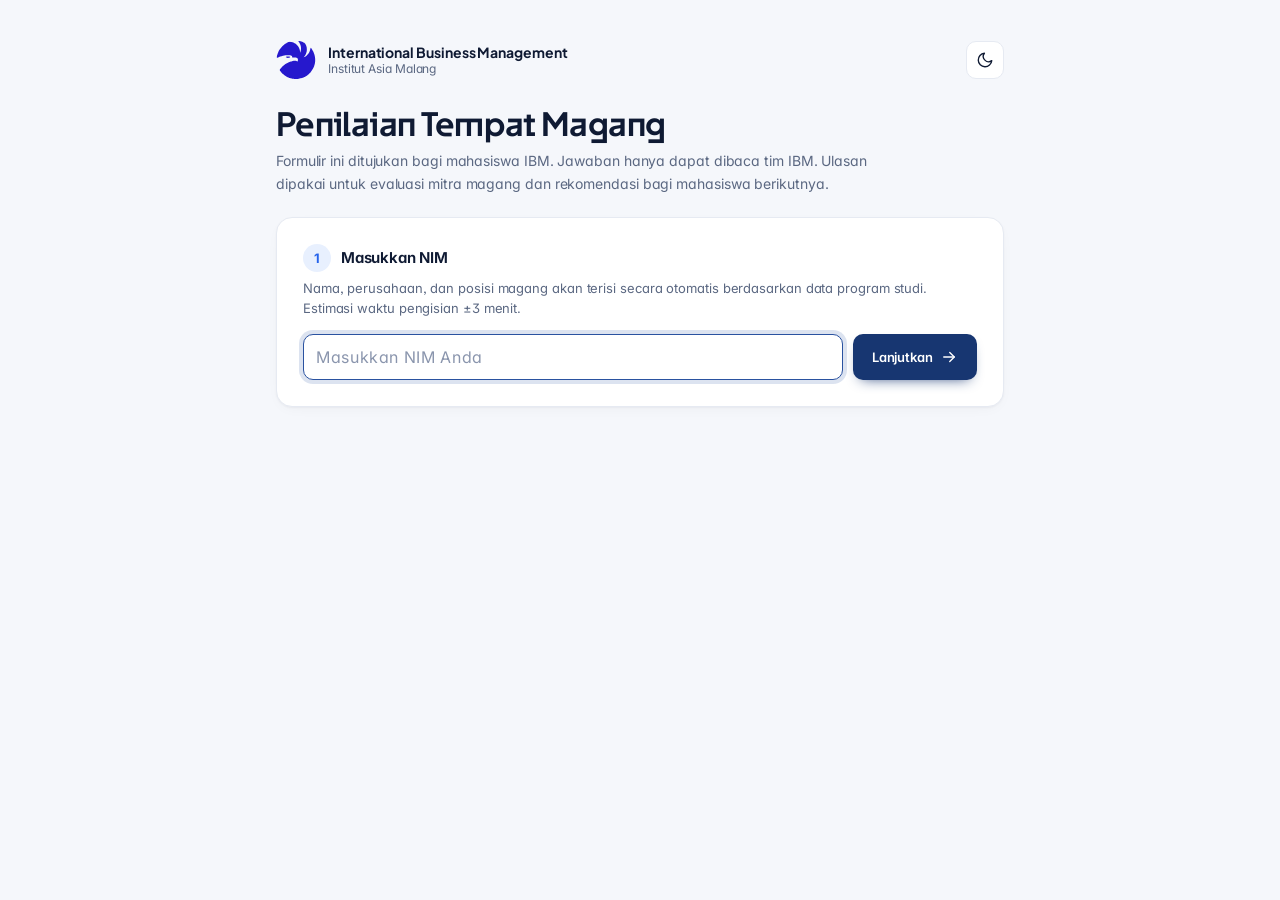
==== commit 528aa8a0: "Logo Changes" ====
--- a/penilaian-magang.html
+++ b/penilaian-magang.html
@@ -2,11 +2,14 @@
 <html lang="id">
 <head>
   <meta charset="utf-8">
-  <meta name="viewport" content="width=device-width, initial-scale=1">
+  <meta name="viewport" content="width=device-width, initial-scale=1, viewport-fit=cover">
+  <meta name="theme-color" content="#FFFFFF">
+  <meta name="format-detection" content="telephone=no">
   <title>Penilaian Tempat Magang · IBM Institut Asia Malang</title>
   <meta name="description" content="Form penilaian tempat magang untuk mahasiswa International Business Management (IBM) Institut Asia Malang.">
   <meta name="robots" content="noindex">
-  <link rel="icon" href="assets/img/logo.svg" type="image/svg+xml">
+  <link rel="icon" href="assets/img/logo-light.svg" type="image/svg+xml" media="(prefers-color-scheme: light)">
+  <link rel="icon" href="assets/img/logo-dark.svg" type="image/svg+xml" media="(prefers-color-scheme: dark)">
   <script src="assets/js/boot.js"></script>
   <link rel="preconnect" href="https://fonts.googleapis.com">
   <link rel="preconnect" href="https://fonts.gstatic.com" crossorigin>
@@ -18,18 +21,19 @@
 <body class="public">
   <main class="pf" id="app">
     <header class="pf-head">
-      <img src="assets/img/logo.svg" alt="" width="40" height="40">
-      <div>
-        <span class="eyebrow">International Business Management · Institut Asia Malang</span>
-        <h1>Penilaian Tempat Magang</h1>
-        <p id="pf-batch">Penilaian Anda akan membantu mahasiswa angkatan berikutnya dalam memilih tempat magang yang tepat.</p>
+      <!-- Baris merek: logo · nama program · tombol tema -->
+      <div class="pf-top">
+        <span class="logo pf-logo"><img class="logo-l" src="assets/img/logo-light.svg" alt="" width="40" height="40"><img class="logo-d" src="assets/img/logo-dark.svg" alt="" width="40" height="40"></span>
+        <span class="pf-org"><strong>International Business Management</strong><small>Institut Asia Malang</small></span>
+        <button class="btn btn-ghost btn-icon" type="button" id="pf-theme" aria-label="Ganti tema terang/gelap" title="Ganti tema terang/gelap"></button>
       </div>
-      <button class="btn btn-icon" type="button" id="pf-theme" aria-label="Ganti tema terang/gelap" title="Ganti tema terang/gelap"></button>
+      <h1>Penilaian Tempat Magang</h1>
+      <!-- Nama batch diisi otomatis dari tautan (?batch=B1) oleh penilaian-form.js -->
+      <p id="pf-batch">Formulir ini ditujukan bagi mahasiswa IBM. Jawaban hanya dapat dibaca tim IBM. Ulasan dipakai untuk evaluasi mitra magang dan rekomendasi bagi mahasiswa berikutnya.</p>
     </header>
     <div id="pf-body" class="pf-body">
       <div class="boot" role="status"><p class="muted">Memuat form…</p></div>
     </div>
-    <footer class="pf-foot">Jawaban hanya dapat dibaca tim IBM. Ulasan dipakai untuk evaluasi mitra magang dan rekomendasi bagi mahasiswa berikutnya.</footer>
   </main>
   <div class="toasts" id="toasts" role="status" aria-live="polite"></div>
   <noscript>Form ini memerlukan JavaScript.</noscript>
--- a/assets/css/tokens.css
+++ b/assets/css/tokens.css
@@ -62,17 +62,46 @@
 
   /* ---------- Tambahan dashboard ---------- */
   --topbar-h: 64px;
-  --sidebar-w: 264px;
+  --sidebar-w: 252px;
+  --rail-w: 84px;       /* sidebar ikon di tablet (641–1024px) */
+  --bottom-h: 62px;     /* navigasi bawah di HP (≤ 640px) */
+  --page-max: 1560px;
+
+  /* Huruf antarmuka: Inter untuk seluruh teks & judul kartu, Plus Jakarta Sans
+     hanya untuk judul halaman, angka KPI, dan nama aplikasi. */
+  --font-ui: "Inter", system-ui, -apple-system, BlinkMacSystemFont, "Segoe UI", Roboto, "Helvetica Neue", Arial, sans-serif;
+  --fs-2xs: 11px;    /* judul kolom tabel, label kecil */
+  --fs-xs: 12px;     /* teks sekunder, bantuan */
+  --fs-sm: 13px;     /* isi tabel, tombol, input */
+  --fs-base: 14px;   /* teks utama */
+  --fs-md: 15px;     /* judul kartu */
+  --fs-lg: 17px;     /* judul bagian / popup */
+  --fs-xl: clamp(1.3rem, 1.12rem + .55vw, 1.6rem);   /* judul halaman */
+  --fs-kpi: clamp(1.2rem, 1.08rem + .4vw, 1.45rem);  /* angka KPI */
+  --ctl-h: 38px;     /* tinggi input, select, tombol */
+  --ctl-h-sm: 32px;
+  --r-card: 16px;
+  --r-sm: 10px;                       /* tombol, input (menimpa nilai website 8px khusus dashboard) */
+  --paper: #F5F7FB;                   /* latar halaman dashboard */
+  --line:  #E6EAF2;                   /* garis kartu/tabel dashboard */
   --surface-sunk: #F8FAFD;            /* header tabel, area input pasif */
-  --row-hover:    var(--brand-50);
-  --shadow-card:  0 1px 2px rgba(8, 20, 47, .05);
+  --row-hover:    #F5F8FD;
+  --group-bg:     #EEF2F9;            /* baris pembatas grup tabel (mis. Semester 1 / Batch 1) — biru lembut, teks --link */
+  --shadow-card:  0 1px 2px rgba(15, 26, 51, .04), 0 4px 16px -6px rgba(15, 26, 51, .06);
+  --placeholder:  #8A95AD;
+  --ring:         rgba(42, 82, 160, .16);
+  --line-soft:    #EEF1F6;            /* garis antar-baris tabel */
+  --scrim:        rgba(8, 20, 47, .45);
 
-  /* Status — selalu dipasangkan dengan label/ikon, tidak warna saja */
-  --ok:       #1B7347;  --ok-bg:   #E2F3E9;
-  --warn:     var(--gold-ink); --warn-bg: var(--gold-100);
-  --bad:      #B42318;  --bad-bg:  #FDECEA;
-  --info:     var(--brand-500); --info-bg: var(--brand-50);
-  --neutral:  var(--muted); --neutral-bg: #EEF1F6;
+  /* Status — selalu dipasangkan dengan label/ikon, tidak warna saja.
+     Tiap nada punya hue yang jelas berbeda (tidak "nyaru"), kontras teks ≥ 4.5:1 di atas latarnya. */
+  --ok:       #067647;  --ok-bg:      #DCFAE6;   /* hijau  — selesai, lunas, hadir */
+  --warn:     #A15C07;  --warn-bg:    #FEF3C7;   /* amber  — proses, menunggu */
+  --bad:      #B42318;  --bad-bg:     #FEE4E2;   /* merah  — belum, ditolak, tidak hadir */
+  --info:     #175CD3;  --info-bg:    #DCEBFE;   /* biru   — dijadwalkan, diterima, online */
+  --neutral:  #475467;  --neutral-bg: #EEF1F6;   /* abu    — draft, tidak aktif */
+  --violet:   #6941C6;  --violet-bg:  #EFE8FD;   /* ungu   — lulus, diganti dosen lain */
+  --teal:     #0E7490;  --teal-bg:    #D5F4F9;   /* toska  — berjalan, tugas mandiri, daring */
 
   /* Grafik (divalidasi untuk buta warna & kontras terhadap permukaan) */
   --chart-1: #2A52A0;   /* pemasukan / seri utama */
@@ -80,13 +109,19 @@
   --chart-3: #B4466E;   /* seri ketiga (divalidasi CVD bersama chart-1 & 2) */
   --chart-grid: #E6EAF2;
 
-  /* Sidebar: tetap biru identitas di kedua mode */
-  --side-bg:      var(--brand-800);
-  --side-ink:     #D5DEF0;
-  --side-muted:   #8CA2D2;
-  --side-hover:   rgba(255, 255, 255, .06);
-  --side-active:  rgba(235, 178, 19, .14);
-  --side-line:    rgba(255, 255, 255, .08);
+  /* Sidebar terang (sewarna kartu); menu aktif = pil biru lembut. Footer mengikuti --side-bg. */
+  --side-bg:      var(--surface);
+  --side-ink:     var(--text);
+  --side-muted:   var(--muted);
+  --side-hover:   var(--row-hover);
+  --side-active:  var(--brand-50);
+  --side-line:    var(--line);
+
+  /* Warna pastel ikon (lingkaran KPI, kotak ikon rekap menu): teks + latar */
+  --t-blue:   #2563EB;  --t-blue-bg:   #E8F0FE;
+  --t-green:  #0E9F6E;  --t-green-bg:  #E3F7EE;
+  --t-amber:  #B7791F;  --t-amber-bg:  #FDF1D7;
+  --t-violet: #6D4AD6;  --t-violet-bg: #EEE9FC;
 }
 
 /* =========================================================================
@@ -119,15 +154,26 @@
   /* Tambahan dashboard */
   --surface-sunk: #0D1630;
   --row-hover:    #16224A;
+  --group-bg:     #1B2852;
+  --placeholder:  #6F7C9B;
+  --ring:         rgba(165, 190, 242, .2);
+  --line-soft:    #1E2B50;
+  --scrim:        rgba(3, 8, 20, .65);
   --shadow-card:  0 1px 0 rgba(255, 255, 255, .02) inset;
-  --ok:  #74D3A2;  --ok-bg:  rgba(116, 211, 162, .12);
-  --bad: #FF9C94;  --bad-bg: rgba(255, 120, 110, .13);
-  --info: #8FB0F5; --info-bg: rgba(143, 176, 245, .12);
-  --neutral-bg: rgba(152, 165, 194, .12);
+  --ok:      #74D3A2;  --ok-bg:      rgba(116, 211, 162, .13);
+  --warn:    #F5BE4F;  --warn-bg:    rgba(245, 190, 79, .14);
+  --bad:     #FF9C94;  --bad-bg:     rgba(255, 120, 110, .14);
+  --info:    #84B4FF;  --info-bg:    rgba(132, 180, 255, .14);
+  --neutral: #A9B4CC;  --neutral-bg: rgba(169, 180, 204, .13);
+  --violet:  #C4B1FA;  --violet-bg:  rgba(196, 177, 250, .14);
+  --teal:    #6FD3E3;  --teal-bg:    rgba(111, 211, 227, .13);
   --chart-1: #5A82D2;
   --chart-2: #B8870A;
   --chart-3: #C8608A;
   --chart-grid: #1E2A4D;
-  --side-bg: #070E20;
-  --side-line: rgba(255, 255, 255, .06);
+  --side-bg: #0E1730;
+  --t-blue:   #8FB0F5;  --t-blue-bg:   rgba(143, 176, 245, .14);
+  --t-green:  #6FD6A8;  --t-green-bg:  rgba(111, 214, 168, .13);
+  --t-amber:  #F0C15A;  --t-amber-bg:  rgba(240, 193, 90, .13);
+  --t-violet: #B7A4F5;  --t-violet-bg: rgba(183, 164, 245, .14);
 }
--- a/assets/css/app.css
+++ b/assets/css/app.css
@@ -1,28 +1,32 @@
 /* =========================================================================
    DASHBOARD IBM — komponen antarmuka
-   Semua warna memakai token di tokens.css (mode terang & gelap otomatis).
+   Semua warna & ukuran memakai token di tokens.css (mode terang & gelap otomatis).
    Struktur: 1 dasar · 2 kerangka · 3 halaman · 4 kartu & KPI · 5 tombol ·
              6 input & form · 7 tabel · 8 badge · 9 tab · 10 popup · 11 grafik ·
              12 jadwal · 13 kalender · 14 login · 15 responsif · 16 cetak
+   Titik henti: ≤ 1200 (laptop kecil) · ≤ 1024 (tablet, sidebar jadi laci) ·
+                ≤ 640 (HP) · ≤ 380 (HP kecil)
    ========================================================================= */
 
 /* ---------- 1. Dasar ---------- */
 *, *::before, *::after { box-sizing: border-box; }
-html { -webkit-text-size-adjust: 100%; text-size-adjust: 100%; }
+html { -webkit-text-size-adjust: 100%; text-size-adjust: 100%; scroll-padding-top: calc(var(--topbar-h) + 12px); }
 body {
-  margin: 0; min-height: 100vh; min-height: 100dvh;
-  font-family: var(--font-sans); font-size: 14px; line-height: 1.55; letter-spacing: -.003em;
+  margin: 0; min-height: 100vh; min-height: 100dvh; overflow-x: hidden;
+  font-family: var(--font-ui); font-size: var(--fs-base); line-height: 1.5; letter-spacing: -.006em;
   color: var(--text); background: var(--paper);
   -webkit-font-smoothing: antialiased; -moz-osx-font-smoothing: grayscale; text-rendering: optimizeLegibility;
-  font-feature-settings: "cv11", "ss01";
-}
-h1, h2, h3, h4 { font-family: var(--font-head); color: var(--ink); margin: 0; line-height: 1.25; letter-spacing: -.015em; font-weight: 700; }
+  font-feature-settings: "cv11", "ss01", "ss03";
+}
+h1, h2, h3, h4 { font-family: var(--font-ui); color: var(--ink); margin: 0; line-height: 1.3; letter-spacing: -.012em; font-weight: 650; }
+h1 { font-family: var(--font-head); font-weight: 700; letter-spacing: -.02em; }
 p { margin: 0; }
 a { color: var(--link-2); text-decoration: none; }
 a:hover { text-decoration: underline; }
-button, input, select, textarea { font: inherit; color: inherit; }
+button, input, select, textarea { font: inherit; color: inherit; letter-spacing: inherit; }
 button { -webkit-tap-highlight-color: transparent; }
-:focus-visible { outline: 3px solid var(--focus); outline-offset: 2px; border-radius: 4px; }
+img { max-width: 100%; }
+:focus-visible { outline: 2px solid var(--focus); outline-offset: 2px; border-radius: 4px; }
 .sr-only { position: absolute; width: 1px; height: 1px; overflow: hidden; clip: rect(0 0 0 0); white-space: nowrap; }
 .num { font-variant-numeric: tabular-nums; }
 .muted { color: var(--muted); }
@@ -30,6 +34,7 @@
 .hidden { display: none !important; }
 .icon { width: 18px; height: 18px; flex: none; stroke: currentColor; fill: none; stroke-width: 1.8; stroke-linecap: round; stroke-linejoin: round; }
 .icon.sm { width: 15px; height: 15px; }
+::selection { background: var(--brand-100); color: var(--ink); }
 
 /* ---------- 2. Kerangka ---------- */
 .app { display: grid; grid-template-columns: var(--sidebar-w) minmax(0, 1fr); min-height: 100vh; min-height: 100dvh; }
@@ -37,66 +42,141 @@
   position: sticky; top: 0; height: 100vh; height: 100dvh; overflow-y: auto; overscroll-behavior: contain;
   background: var(--side-bg); color: var(--side-ink); display: flex; flex-direction: column;
   border-right: 1px solid var(--side-line); scrollbar-width: thin; scrollbar-color: rgba(255,255,255,.15) transparent;
-}
-.brand { display: flex; align-items: center; gap: 12px; padding: 20px 20px 18px; border-bottom: 1px solid var(--side-line); text-decoration: none !important; }
-.brand-mark { width: 40px; height: 40px; border-radius: 11px; flex: none; display: block; }
-:root[data-theme="dark"] .brand-mark { background: #fff; padding: 3px; }
-.brand-text strong { display: block; font-family: var(--font-head); font-size: 15px; color: #fff; letter-spacing: .005em; }
-.brand-text span { display: block; font-size: 12px; color: var(--side-muted); }
-.nav { padding: 6px 12px 22px; flex: 1; }
-.nav-group { margin-top: 14px; }
-.nav-group > span { display: block; padding: 0 10px 6px; font-size: 10.5px; font-weight: 700; letter-spacing: .1em; text-transform: uppercase; color: var(--side-muted); }
+  padding-bottom: env(safe-area-inset-bottom);
+}
+.brand { display: flex; align-items: center; gap: 12px; padding: 18px 20px 16px; border-bottom: 1px solid var(--side-line); text-decoration: none !important; }
+/* Logo: dua versi (biru terang · kuning gelap), tampil sesuai tema. Ukuran per tempat di bawah. */
+.logo { display: inline-grid; flex: none; line-height: 0; }
+.logo img { display: block; width: 100%; height: 100%; object-fit: contain; }
+.logo .logo-d { display: none; }
+:root[data-theme="dark"] .logo .logo-l { display: none; }
+:root[data-theme="dark"] .logo .logo-d { display: block; }
+.brand-mark { width: 40px; height: 40px; }          /* sidebar desktop & laci menu HP */
+.gate-logo { width: 40px; height: 40px; }          /* kartu login (hanya layar sempit) */
+.gate-art-logo { width: 40px; height: 40px; }       /* panel navy login (selalu kuning) */
+.boot-logo { width: 56px; height: 56px; }           /* layar memuat */
+.pf-logo { width: 40px; height: 40px; }             /* form publik penilaian magang */
+.brand-text strong { display: block; font-family: var(--font-head); font-size: 15px; color: #fff; letter-spacing: 0; line-height: 1.25; }
+.brand-text span { display: block; font-size: var(--fs-xs); color: var(--side-muted); line-height: 1.35; }
+.nav { padding: 10px 12px 22px; flex: 1; }
+.nav-group { margin-top: 18px; }
+.nav-group.no-label { margin-top: 4px; }
+.nav-group > span { display: block; padding: 0 10px 6px; font-size: var(--fs-2xs); font-weight: 650; letter-spacing: .08em; text-transform: uppercase; color: var(--side-muted); }
 .nav a {
-  position: relative; display: flex; align-items: center; gap: 11px; padding: 8px 10px; margin: 1px 0; border-radius: var(--r-sm);
-  color: var(--side-ink); font-weight: 500; font-size: 13.5px; text-decoration: none; transition: background .15s var(--ease), color .15s var(--ease);
-}
+  position: relative; display: flex; align-items: center; gap: 11px; min-height: 36px; padding: 7px 10px; margin: 1px 0; border-radius: var(--r-sm);
+  color: var(--side-ink); font-weight: 500; font-size: 13.5px; line-height: 1.3; text-decoration: none; transition: background .15s var(--ease), color .15s var(--ease);
+}
+.nav a > span:not(.count) { min-width: 0; overflow-wrap: anywhere; }
+.nav a .icon { opacity: .85; }
 .nav a:hover { background: var(--side-hover); color: #fff; }
-.nav a[aria-current="page"] { background: var(--side-active); color: #fff; }
+.nav a[aria-current="page"] { background: var(--side-active); color: #fff; font-weight: 600; }
 .nav a[aria-current="page"]::before { content: ""; position: absolute; left: -12px; top: 8px; bottom: 8px; width: 3px; border-radius: 0 3px 3px 0; background: var(--gold); }
-.nav a[aria-current="page"] .icon { color: var(--gold); }
-.nav .count { margin-left: auto; font-size: 11px; color: var(--side-muted); font-variant-numeric: tabular-nums; }
-.side-foot { padding: 14px 20px 18px; border-top: 1px solid var(--side-line); font-size: 12px; color: var(--side-muted); display: grid; gap: 4px; }
+.nav a[aria-current="page"] .icon { color: var(--gold); opacity: 1; }
+.nav .count { margin-left: auto; font-size: var(--fs-2xs); color: var(--side-muted); font-variant-numeric: tabular-nums; padding-left: 6px; }
+.side-foot { padding: 14px 20px 18px; border-top: 1px solid var(--side-line); font-size: var(--fs-xs); color: var(--side-muted); display: grid; gap: 4px; }
 .side-foot .mode { display: inline-flex; align-items: center; gap: 6px; }
 .side-foot .dot { width: 7px; height: 7px; border-radius: 50%; background: #74D3A2; }
 .side-foot .dot.demo { background: var(--gold); }
 
 .main { min-width: 0; display: flex; flex-direction: column; }
 .topbar {
-  position: sticky; top: 0; z-index: 20; height: var(--topbar-h); display: flex; align-items: center; gap: 10px; padding: 0 var(--gutter);
+  position: sticky; top: 0; z-index: 20; height: var(--topbar-h); display: flex; align-items: center; gap: 8px;
+  padding: 0 max(var(--gutter), env(safe-area-inset-right)) 0 max(var(--gutter), env(safe-area-inset-left));
   background: var(--header-bg); backdrop-filter: saturate(1.4) blur(10px); -webkit-backdrop-filter: saturate(1.4) blur(10px); border-bottom: 1px solid var(--line);
 }
-.topbar .crumb { font-size: 13px; color: var(--muted); min-width: 0; overflow: hidden; text-overflow: ellipsis; white-space: nowrap; }
-.topbar .crumb b { color: var(--ink); font-weight: 600; }
+.topbar .crumb { display: flex; align-items: center; gap: 8px; font-size: var(--fs-sm); color: var(--muted); min-width: 0; overflow: hidden; white-space: nowrap; }
+.topbar .crumb b { color: var(--ink); font-weight: 600; overflow: hidden; text-overflow: ellipsis; }
+.topbar .crumb .sep { color: var(--line); }
 .topbar .spacer { flex: 1; }
-.topbar .clock { font-size: 12.5px; color: var(--muted); font-variant-numeric: tabular-nums; white-space: nowrap; }
 .btn.menu-btn { display: none; }
-.user-chip { display: inline-flex; align-items: center; gap: 8px; font-size: 13px; color: var(--text); padding-left: 6px; }
-.user-chip .who { display: flex; flex-direction: column; line-height: 1.2; }
+.nav a .short { display: none; }
+.more-menu { display: none; }
+.more-btn { border: 1px solid var(--brand-100); cursor: pointer; padding: 0; }
+.more-btn:hover { border-color: var(--brand-300); }
+.menu-who { display: grid; padding: 6px 10px 4px; line-height: 1.35; }
+.menu-who b { color: var(--ink); font-size: var(--fs-sm); font-weight: 600; }
+.menu-who small { color: var(--muted); font-size: var(--fs-xs); overflow-wrap: anywhere; }
+
+/* Navigasi bawah (hanya HP) */
+.bottom-nav {
+  display: none; position: fixed; left: 0; right: 0; bottom: 0; z-index: 40; grid-template-columns: repeat(5, minmax(0, 1fr));
+  min-height: var(--bottom-h); padding: 4px max(6px, env(safe-area-inset-right)) calc(4px + env(safe-area-inset-bottom)) max(6px, env(safe-area-inset-left));
+  background: var(--header-bg); backdrop-filter: saturate(1.4) blur(10px); -webkit-backdrop-filter: saturate(1.4) blur(10px); border-top: 1px solid var(--line);
+}
+.bottom-nav a, .bottom-nav button {
+  display: flex; flex-direction: column; align-items: center; justify-content: center; gap: 3px; min-width: 0; padding: 4px 2px; border: 0; background: none; cursor: pointer;
+  color: var(--muted); font-size: var(--fs-2xs); font-weight: 600; line-height: 1.2; text-decoration: none !important;
+}
+.bottom-nav span { max-width: 100%; overflow: hidden; text-overflow: ellipsis; white-space: nowrap; }
+.bottom-nav i { display: grid; place-items: center; width: 52px; height: 28px; border-radius: 999px; transition: background .15s var(--ease); }
+.bottom-nav .icon { width: 20px; height: 20px; }
+.bottom-nav [aria-current="page"], .bottom-nav .on { color: var(--ink); }
+.bottom-nav [aria-current="page"] i, .bottom-nav .on i { background: var(--brand-100); color: var(--link); }
+.user-chip { display: inline-flex; align-items: center; gap: 8px; font-size: var(--fs-sm); color: var(--text); padding-left: 10px; margin-left: 2px; border-left: 1px solid var(--line); }
+.user-chip .who { display: flex; flex-direction: column; line-height: 1.25; }
+.user-chip .who b { font-weight: 600; color: var(--ink); }
 .user-chip .who small { color: var(--muted); font-size: 11.5px; }
 .lang-switch { display: inline-flex; border: 1px solid var(--line); border-radius: 999px; padding: 2px; background: var(--surface); }
-.lang-switch button { border: 0; background: none; height: 26px; min-width: 34px; padding: 0 9px; border-radius: 999px; font-size: 12px; font-weight: 700; color: var(--muted); cursor: pointer; letter-spacing: .03em; }
+.lang-switch button { border: 0; background: none; height: 26px; min-width: 34px; padding: 0 9px; border-radius: 999px; font-size: var(--fs-2xs); font-weight: 700; color: var(--muted); cursor: pointer; letter-spacing: .04em; }
 .lang-switch button[aria-pressed="true"] { background: var(--fill-ui); color: #fff; }
+.theme-switch button { display: inline-grid; place-items: center; }
+.theme-switch .icon { width: 14px; height: 14px; }
+
+/* Footer: warna sama dengan sidebar */
+.app-footer {
+  margin-top: auto; background: var(--side-bg); color: var(--side-muted);
+  padding: 14px max(var(--gutter), env(safe-area-inset-right)) calc(14px + env(safe-area-inset-bottom)) max(var(--gutter), env(safe-area-inset-left));
+  font-size: var(--fs-xs); line-height: 1.5; text-align: center;
+}
+.app-footer p { margin: 0; }
 
 /* ---------- 3. Halaman ---------- */
-.page { padding: 26px var(--gutter) 56px; width: 100%; }
-.page-head { display: flex; align-items: flex-end; justify-content: space-between; gap: 14px 24px; flex-wrap: wrap; margin-bottom: 20px; }
-.page-head > div:first-child { min-width: min(100%, 320px); flex: 1 1 420px; }
-.page-head h1 { font-size: clamp(1.35rem, 1.1rem + .8vw, 1.7rem); }
-.page-head p { margin-top: 6px; color: var(--muted); max-width: 78ch; font-size: 13.5px; }
-.eyebrow { display: inline-block; font-size: 11.5px; font-weight: 700; letter-spacing: .09em; text-transform: uppercase; color: var(--gold-ink); margin-bottom: 6px; }
+.page { padding: 28px var(--gutter) 64px; width: 100%; max-width: var(--page-max); margin: 0 auto; padding-bottom: calc(64px + env(safe-area-inset-bottom)); }
+.page-head, .module-head { display: flex; align-items: flex-end; justify-content: space-between; gap: 14px 24px; flex-wrap: wrap; margin-bottom: 20px; }
+.page-head > div:first-child, .module-head > .module-title { min-width: min(100%, 300px); flex: 1 1 380px; }
+.page-head h1, .module-head h1 { font-size: var(--fs-xl); line-height: 1.25; }
+.page-head p, .module-head p { margin-top: 6px; color: var(--muted); max-width: 80ch; font-size: 13.5px; line-height: 1.55; }
+.module-head { margin-bottom: 4px; }
+.eyebrow { display: inline-block; font-size: var(--fs-2xs); font-weight: 650; letter-spacing: .08em; text-transform: uppercase; color: var(--gold-ink); margin-bottom: 6px; }
 .actions { display: flex; gap: 8px; flex-wrap: wrap; align-items: center; }
-.page-head .actions .select, .page-head .actions .input { width: auto; max-width: 100%; }
-.section-title { font-size: 15px; margin: 22px 0 10px; display: flex; align-items: center; gap: 8px; }
+.page-head .actions, .module-head .actions { justify-content: flex-end; }
+.page-head .actions .select, .page-head .actions .input, .module-head .actions .select { width: auto; max-width: 100%; }
+.section-title { font-size: var(--fs-md); margin: 28px 0 12px; display: flex; align-items: center; gap: 8px; }
+
+/* Di dalam halaman bertab: judul isi tab tampil sebagai judul bagian (lebih kecil) */
+.tab-body > div > .page-head, .tab-body > .page-head { margin-bottom: 18px; }
+.tab-body .page-head h1 { font-family: var(--font-ui); font-size: var(--fs-lg); font-weight: 650; letter-spacing: -.012em; }
+.tab-body .page-head .eyebrow { display: none; }
+.tab-body .page-head p { font-size: var(--fs-sm); margin-top: 4px; }
+
+/* Subtitle selebar halaman (.has-desc): judul + tombol di baris atas, subtitle penuh di bawahnya
+   — tidak dibatasi 80ch sehingga di desktop tampil satu baris; di layar kecil membungkus wajar. */
+.page-head.has-desc > div:first-child { flex: 1 1 auto; min-width: min(100%, 220px); }
+.page-head.has-desc > .actions { order: 1; }
+.page-head.has-desc > .page-desc { order: 2; flex: 1 0 100%; max-width: none; margin-top: -8px; text-wrap: pretty; overflow-wrap: anywhere; }
+.tab-body .page-head.has-desc > .page-desc { margin-top: -10px; }
+
+/* Pemilih berlabel (mis. Batch) — satu kotak rapi: label + dropdown */
+.picker { display: inline-flex; align-items: stretch; height: var(--ctl-h); border: 1px solid var(--line); border-radius: var(--r-sm); background: var(--surface); overflow: hidden; max-width: 100%; transition: border-color .15s, box-shadow .15s; }
+.picker:focus-within { border-color: var(--brand-500); box-shadow: 0 0 0 4px var(--ring); }
+.picker-label { display: inline-flex; align-items: center; padding: 0 12px; font-size: var(--fs-2xs); font-weight: 650; letter-spacing: .06em; text-transform: uppercase; color: var(--muted); background: var(--surface-sunk); border-right: 1px solid var(--line); white-space: nowrap; }
+.picker .select { border: 0; height: 100%; border-radius: 0; min-width: 150px; box-shadow: none !important; background-color: transparent; }
+.picker.picker-wide { flex: 1 1 360px; }
+.picker.picker-wide .select { flex: 1; min-width: 0; }
+.legend-row { align-items: center; }
+.legend-row > .icon { color: var(--link-2); margin-right: -8px; }
 
 /* ---------- 4. Kartu & KPI ---------- */
-.card { background: var(--surface); border: 1px solid var(--line); border-radius: var(--r-md); box-shadow: var(--shadow-card); min-width: 0; }
+.card { background: var(--surface); border: 1px solid var(--line); border-radius: var(--r-card); box-shadow: var(--shadow-card); min-width: 0; }
 .card + .card { margin-top: 16px; }
 .grid > .card + .card { margin-top: 0; }
 .card-pad { padding: 20px; }
-.card-head { display: flex; align-items: center; justify-content: space-between; gap: 12px; padding: 15px 20px; border-bottom: 1px solid var(--line); flex-wrap: wrap; }
-.card-head h2, .card-head h3 { font-size: 15px; }
-.card-head p { margin-top: 2px; font-size: 12.5px; color: var(--muted); }
+.card-head { display: flex; align-items: center; justify-content: space-between; gap: 10px 12px; padding: 16px 20px; border-bottom: 1px solid var(--line); flex-wrap: wrap; }
+.card-head > div:first-child { min-width: 0; flex: 1 1 240px; }
+.card-head h2, .card-head h3 { font-size: var(--fs-md); font-weight: 650; display: flex; align-items: center; gap: 8px; flex-wrap: wrap; }
+.card-head p { margin-top: 3px; font-size: var(--fs-xs); color: var(--muted); }
 .card-body { padding: 18px 20px; }
+.card-pad > h3:first-child { font-size: var(--fs-md) !important; }
 .grid { display: grid; gap: 16px; }
 .grid-2 { grid-template-columns: repeat(2, minmax(0, 1fr)); }
 .grid-3 { grid-template-columns: repeat(3, minmax(0, 1fr)); }
@@ -104,14 +184,18 @@
 .mt { margin-top: 16px; }
 .stack > * + * { margin-top: 16px; }
 
-.kpis { display: grid; grid-template-columns: repeat(auto-fit, minmax(180px, 1fr)); gap: 14px; margin-bottom: 18px; }
-.kpi { background: var(--surface); border: 1px solid var(--line); border-radius: var(--r-md); padding: 15px 18px; box-shadow: var(--shadow-card); min-width: 0; position: relative; }
-.kpi .label { font-size: 12.5px; color: var(--muted); font-weight: 500; display: flex; align-items: center; gap: 7px; }
-.kpi .label .icon { width: 16px; height: 16px; color: var(--link-2); }
-.kpi .value { font-family: var(--font-head); font-size: clamp(1.2rem, 1rem + .5vw, 1.5rem); font-weight: 700; color: var(--ink); margin-top: 6px; font-variant-numeric: tabular-nums; line-height: 1.15; overflow-wrap: anywhere; }
-.kpi .value.small { font-size: 1.02rem; line-height: 1.3; }
-.kpi .sub { font-size: 12px; color: var(--muted); margin-top: 4px; }
-.kpi.accent { border-top: 3px solid var(--gold); padding-top: 13px; }
+.kpis { display: grid; grid-template-columns: repeat(auto-fit, minmax(200px, 1fr)); gap: 14px; margin-bottom: 18px; }
+.kpi { background: var(--surface); border: 1px solid var(--line); border-radius: var(--r-card); padding: 16px 18px; box-shadow: var(--shadow-card); min-width: 0; position: relative; display: flex; flex-direction: column; }
+.kpi .label { font-size: var(--fs-xs); color: var(--muted); font-weight: 550; display: flex; align-items: center; gap: 8px; line-height: 1.35; }
+.kpi .kpi-ico { display: inline-grid; place-items: center; width: 26px; height: 26px; border-radius: 7px; background: var(--brand-50); color: var(--link-2); flex: none; }
+.kpi .kpi-ico .icon { width: 15px; height: 15px; }
+.kpi .value { font-family: var(--font-head); font-size: var(--fs-kpi); font-weight: 700; color: var(--ink); margin-top: 10px; font-variant-numeric: tabular-nums; line-height: 1.15; overflow-wrap: anywhere; letter-spacing: -.02em; }
+.kpi .value.small { font-size: 1.02rem; line-height: 1.3; letter-spacing: -.01em; }
+.kpi .sub { font-size: var(--fs-xs); color: var(--muted); margin-top: 4px; line-height: 1.4; }
+.kpi .meter { margin-top: auto; padding-top: 0; }
+.kpi .sub + .meter, .kpi .value + .meter { margin-top: 10px; }
+.kpi.accent { box-shadow: inset 0 3px 0 var(--gold), var(--shadow-card); }
+.kpi.accent .kpi-ico { background: var(--gold-100); color: var(--gold-ink); }
 .kpi a.stretch { position: absolute; inset: 0; border-radius: inherit; }
 .kpi a.stretch:hover { background: rgba(42, 82, 160, .04); }
 .meter { height: 6px; border-radius: 6px; background: var(--neutral-bg); overflow: hidden; margin-top: 10px; }
@@ -122,13 +206,13 @@
 
 /* ---------- 5. Tombol ---------- */
 .btn {
-  display: inline-flex; align-items: center; justify-content: center; gap: 7px; height: 38px; padding: 0 14px; border-radius: var(--r-sm);
-  border: 1px solid transparent; font-weight: 600; font-size: 13px; cursor: pointer; white-space: nowrap; text-decoration: none !important;
-  transition: background .15s var(--ease), border-color .15s var(--ease), color .15s var(--ease), transform .1s;
+  display: inline-flex; align-items: center; justify-content: center; gap: 7px; height: var(--ctl-h); padding: 0 14px; border-radius: var(--r-sm);
+  border: 1px solid transparent; font-weight: 600; font-size: var(--fs-sm); line-height: 1; cursor: pointer; white-space: nowrap; text-decoration: none !important;
+  transition: background .15s var(--ease), border-color .15s var(--ease), color .15s var(--ease), box-shadow .15s var(--ease);
 }
 .btn:active { transform: translateY(1px); }
 .btn[disabled] { opacity: .55; cursor: not-allowed; }
-.btn-primary { background: var(--fill-ui); color: #fff; }
+.btn-primary { background: var(--fill-ui); color: #fff; box-shadow: 0 1px 2px rgba(8, 20, 47, .12); }
 .btn-primary:hover { background: var(--fill-ui-hover); }
 .btn-gold { background: var(--gold); color: var(--brand-900); }
 .btn-gold:hover { background: var(--gold-hover); }
@@ -136,56 +220,68 @@
 .btn-ghost:hover { border-color: var(--brand-300); background: var(--brand-50); }
 .btn-danger { background: transparent; border-color: var(--line); color: var(--bad); }
 .btn-danger:hover { background: var(--bad-bg); border-color: var(--bad); }
-.btn-sm { height: 32px; padding: 0 10px; font-size: 12.5px; }
+.btn-sm { height: var(--ctl-h-sm); padding: 0 11px; font-size: 12.5px; gap: 6px; }
 .btn-icon { width: 34px; height: 34px; padding: 0; background: transparent; border-color: transparent; color: var(--muted); }
 .btn-icon:hover { background: var(--brand-50); color: var(--ink); }
 .btn-icon.danger:hover { background: var(--bad-bg); color: var(--bad); }
+.btn-ghost.btn-icon { border-color: var(--line); background: var(--surface); color: var(--ink); font-size: 16px; }
 .btn-block { width: 100%; }
+/* Ikon (+) di tombol berteks: kotak 16px & garis 2px tepat di piksel → simetris, tidak buram */
+.btn:not(.btn-icon) > .i-plus { width: 16px; height: 16px; stroke-width: 3; }
 .menu { position: relative; }
-.menu-list { position: absolute; right: 0; top: calc(100% + 6px); z-index: 30; min-width: 230px; background: var(--surface); border: 1px solid var(--line); border-radius: var(--r-sm); box-shadow: var(--shadow-pop); padding: 6px; }
-.menu-list button { display: flex; width: 100%; align-items: center; gap: 9px; padding: 8px 10px; border: 0; background: none; border-radius: 6px; cursor: pointer; text-align: left; font-size: 13px; color: var(--ink); }
+.menu-list { position: absolute; right: 0; top: calc(100% + 6px); z-index: 30; min-width: 240px; background: var(--surface); border: 1px solid var(--line); border-radius: 10px; box-shadow: var(--shadow-pop); padding: 6px; }
+.menu-list button { display: flex; width: 100%; align-items: center; gap: 10px; padding: 9px 10px; border: 0; background: none; border-radius: 7px; cursor: pointer; text-align: left; font-size: var(--fs-sm); color: var(--ink); }
+.menu-list button .icon { color: var(--muted); }
 .menu-list button:hover { background: var(--brand-50); }
 .menu-list hr { border: 0; border-top: 1px solid var(--line); margin: 6px 0; }
 
 /* ---------- 6. Input & formulir ---------- */
 .toolbar { display: flex; gap: 10px; flex-wrap: wrap; align-items: center; padding: 14px 16px; border-bottom: 1px solid var(--line); }
-.search { position: relative; flex: 1 1 260px; min-width: 200px; max-width: 380px; }
-.search .icon { position: absolute; left: 11px; top: 50%; transform: translateY(-50%); color: var(--muted); }
+.search { position: relative; flex: 1 1 260px; min-width: 200px; max-width: 360px; }
+.search .icon { position: absolute; left: 11px; top: 50%; transform: translateY(-50%); color: var(--muted); pointer-events: none; }
 .search input { padding-left: 36px; }
-.toolbar .count { margin-left: auto; font-size: 12.5px; color: var(--muted); }
-.toolbar .select, .toolbar .input { height: 36px; font-size: 13px; }
-.toolbar .select { width: auto; min-width: 140px; flex: 0 1 auto; }
-.input, .select, .textarea { width: 100%; height: 38px; padding: 0 12px; border-radius: var(--r-sm); border: 1px solid var(--line); background: var(--surface); color: var(--ink); font-size: 13.5px; transition: border-color .15s, box-shadow .15s; }
-.select { padding-right: 32px; appearance: none; -webkit-appearance: none; cursor: pointer; text-overflow: ellipsis;
-  background-image: url("data:image/svg+xml,%3Csvg xmlns='http://www.w3.org/2000/svg' width='12' height='12' viewBox='0 0 24 24' fill='none' stroke='%235B6882' stroke-width='2.4' stroke-linecap='round'%3E%3Cpath d='m6 9 6 6 6-6'/%3E%3C/svg%3E");
-  background-repeat: no-repeat; background-position: right 11px center; }
-.textarea { height: auto; min-height: 80px; padding: 9px 12px; resize: vertical; line-height: 1.5; }
-.input:focus, .select:focus, .textarea:focus { outline: none; border-color: var(--brand-500); box-shadow: 0 0 0 4px rgba(42, 82, 160, .16); }
-:root[data-theme="dark"] .input:focus, :root[data-theme="dark"] .select:focus, :root[data-theme="dark"] .textarea:focus { border-color: var(--link); box-shadow: 0 0 0 4px rgba(165, 190, 242, .2); }
-.input::placeholder, .textarea::placeholder { color: #8A95AD; }
-:root[data-theme="dark"] .input::placeholder, :root[data-theme="dark"] .textarea::placeholder { color: #6F7C9B; }
+.toolbar .count { margin-left: auto; font-size: var(--fs-xs); color: var(--muted); white-space: nowrap; font-variant-numeric: tabular-nums; }
+.toolbar .select { width: auto; min-width: 150px; max-width: 240px; flex: 0 1 auto; }
+.filter-toggle { display: none; }
+.filter-n { display: inline-grid; place-items: center; min-width: 18px; height: 18px; padding: 0 5px; border-radius: 999px; background: var(--fill-ui); color: #fff; font-size: 10.5px; font-weight: 700; }
+.input, .select, .textarea {
+  width: 100%; height: var(--ctl-h); padding: 0 12px; border-radius: var(--r-sm); border: 1px solid var(--line); background: var(--surface); color: var(--ink);
+  font-size: 13.5px; transition: border-color .15s, box-shadow .15s; -webkit-appearance: none; appearance: none;
+}
+.input:hover, .select:hover, .textarea:hover { border-color: var(--brand-300); }
+.select { padding-right: 34px; cursor: pointer; text-overflow: ellipsis; white-space: nowrap;
+  background-image: url("data:image/svg+xml,%3Csvg xmlns='http://www.w3.org/2000/svg' width='12' height='12' viewBox='0 0 24 24' fill='none' stroke='%235B6882' stroke-width='2.4' stroke-linecap='round' stroke-linejoin='round'%3E%3Cpath d='m6 9 6 6 6-6'/%3E%3C/svg%3E");
+  background-repeat: no-repeat; background-position: right 12px center; }
+:root[data-theme="dark"] .select { background-image: url("data:image/svg+xml,%3Csvg xmlns='http://www.w3.org/2000/svg' width='12' height='12' viewBox='0 0 24 24' fill='none' stroke='%2398A5C2' stroke-width='2.4' stroke-linecap='round' stroke-linejoin='round'%3E%3Cpath d='m6 9 6 6 6-6'/%3E%3C/svg%3E"); }
+.select option { color: var(--ink); background: var(--surface); }
+.textarea { height: auto; min-height: 84px; padding: 9px 12px; resize: vertical; line-height: 1.5; }
+input[type="date"].input, input[type="time"].input { min-width: 0; }
+.input:focus, .select:focus, .textarea:focus { outline: none; border-color: var(--brand-500); box-shadow: 0 0 0 4px var(--ring); }
+:root[data-theme="dark"] .input:focus, :root[data-theme="dark"] .select:focus, :root[data-theme="dark"] .textarea:focus { border-color: var(--link); }
+.input::placeholder, .textarea::placeholder { color: var(--placeholder); }
 .input[readonly] { background: var(--surface-sunk); }
 :root[data-theme="dark"] input[type="date"], :root[data-theme="dark"] input[type="time"] { color-scheme: dark; }
 
-.form-section { padding: 2px 0 18px; }
-.form-section + .form-section { border-top: 1px solid var(--line); padding-top: 18px; }
-.form-section > h3 { font-size: 13.5px; letter-spacing: .01em; display: flex; align-items: center; gap: 8px; }
-.form-section > h3::before { content: ""; width: 4px; height: 15px; border-radius: 2px; background: var(--gold); }
-.form-section > p { margin: 4px 0 0; font-size: 12.5px; color: var(--muted); }
-.form-grid { display: grid; grid-template-columns: repeat(6, minmax(0, 1fr)); gap: 14px 16px; margin-top: 12px; }
+.form-section { padding: 2px 0 20px; }
+.form-section + .form-section { border-top: 1px solid var(--line); padding-top: 20px; }
+.form-section > h3 { font-size: 14px; font-weight: 650; display: flex; align-items: center; gap: 8px; }
+.form-section > h3::before { content: ""; width: 3px; height: 14px; border-radius: 2px; background: var(--gold); }
+.form-section > p { margin: 4px 0 0; font-size: var(--fs-xs); color: var(--muted); line-height: 1.5; }
+.form-grid { display: grid; grid-template-columns: repeat(6, minmax(0, 1fr)); gap: 14px 16px; margin-top: 14px; }
+.form-section > .form-grid:first-child { margin-top: 0; }
 .field { grid-column: span 6; min-width: 0; }
 .field.half { grid-column: span 3; }
 .field.third { grid-column: span 2; }
-.field > label, .field > .flabel { display: block; font-size: 12.5px; font-weight: 600; color: var(--ink); margin-bottom: 6px; }
+.field > label, .field > .flabel { display: block; font-size: 12.5px; font-weight: 600; color: var(--ink); margin-bottom: 6px; line-height: 1.35; }
 .field .req { color: var(--bad); margin-left: 2px; }
-.field .help { font-size: 12px; color: var(--muted); margin-top: 5px; }
+.field .help { font-size: var(--fs-xs); color: var(--muted); margin-top: 5px; line-height: 1.45; }
 .field.invalid .input, .field.invalid .select, .field.invalid .textarea { border-color: var(--bad); }
-.field .err { font-size: 12px; color: var(--bad); margin-top: 5px; }
-.checks { display: flex; flex-wrap: wrap; gap: 8px 18px; padding-top: 2px; }
-.check { display: inline-flex; align-items: center; gap: 8px; font-size: 13.5px; cursor: pointer; color: var(--text); }
-.check input { width: 17px; height: 17px; accent-color: var(--fill-ui); margin: 0; flex: none; }
+.field .err { font-size: var(--fs-xs); color: var(--bad); margin-top: 5px; }
+.checks { display: flex; flex-wrap: wrap; gap: 8px 18px; padding-top: 4px; }
+.check { display: inline-flex; align-items: flex-start; gap: 8px; font-size: 13.5px; cursor: pointer; color: var(--text); line-height: 1.45; }
+.check input { width: 17px; height: 17px; accent-color: var(--fill-ui); margin: 1px 0 0; flex: none; }
 .input-group { display: flex; }
-.input-group .prefix { display: inline-flex; align-items: center; padding: 0 11px; border: 1px solid var(--line); border-right: 0; border-radius: var(--r-sm) 0 0 var(--r-sm); background: var(--surface-sunk); color: var(--muted); font-size: 13px; }
+.input-group .prefix { display: inline-flex; align-items: center; padding: 0 11px; border: 1px solid var(--line); border-right: 0; border-radius: var(--r-sm) 0 0 var(--r-sm); background: var(--surface-sunk); color: var(--muted); font-size: var(--fs-sm); }
 .input-group .input { border-radius: 0 var(--r-sm) var(--r-sm) 0; }
 .attach { border: 1px dashed var(--line); border-radius: var(--r-sm); padding: 10px; background: var(--surface-sunk); display: grid; gap: 8px; }
 .attach-row { display: flex; gap: 8px; align-items: center; flex-wrap: wrap; }
@@ -197,54 +293,70 @@
 
 /* ---------- 7. Tabel (lebar penuh, tanpa geser samping; ≤ 960px menjadi kartu) ---------- */
 .table-wrap { width: 100%; }
-table.tbl { width: 100%; border-collapse: separate; border-spacing: 0; font-size: 13px; }
+table.tbl { width: 100%; border-collapse: separate; border-spacing: 0; font-size: var(--fs-sm); }
 .tbl th {
-  text-align: left; background: var(--surface-sunk); color: var(--muted); font-weight: 600; font-size: 11.5px; letter-spacing: .03em; text-transform: uppercase;
-  padding: 10px 14px; border-bottom: 1px solid var(--line); vertical-align: bottom;
-}
-.tbl thead th:first-child { border-top-left-radius: var(--r-md); }
-.tbl thead th:last-child { border-top-right-radius: var(--r-md); }
-.toolbar + .table-wrap .tbl thead th { border-radius: 0; }
+  text-align: left; background: var(--surface-sunk); color: var(--muted); font-weight: 650; font-size: var(--fs-2xs); letter-spacing: .05em; text-transform: uppercase;
+  padding: 10px 16px; border-bottom: 1px solid var(--line); vertical-align: bottom; white-space: nowrap; line-height: 1.4;
+}
+.tbl thead th:first-child { border-top-left-radius: var(--r-card); }
+.tbl thead th:last-child { border-top-right-radius: var(--r-card); }
+.toolbar + .table-wrap .tbl thead th, .toolbar + .dt .tbl thead th, .card-head + .dt .tbl thead th, .card-head + .table-wrap .tbl thead th, .toolbar ~ div .tbl thead th { border-radius: 0; }
 .tbl th.sortable { cursor: pointer; user-select: none; }
 .tbl th.sortable:hover { color: var(--ink); }
-.tbl th .arrow { display: inline-block; margin-left: 4px; opacity: .35; font-size: 9px; }
+.tbl th .arrow { display: inline-block; margin-left: 5px; opacity: .3; font-size: 8px; vertical-align: 1px; }
+.tbl th.sorted { color: var(--ink); }
 .tbl th.sorted .arrow { opacity: 1; color: var(--link-2); }
-.tbl td { padding: 11px 14px; border-bottom: 1px solid var(--line); vertical-align: top; color: var(--text); overflow-wrap: anywhere; }
+.tbl td { padding: 12px 16px; border-bottom: 1px solid var(--line-soft); vertical-align: top; color: var(--text); overflow-wrap: anywhere; line-height: 1.5; }
 .tbl tbody tr { transition: background .12s; }
-.tbl tbody tr:hover { background: var(--row-hover); }
+@media (hover: hover) { .tbl tbody tr:hover { background: var(--row-hover); } }
 .tbl tbody tr.clickable { cursor: pointer; }
 .tbl tbody tr:last-child td { border-bottom: 0; }
 .tbl .right { text-align: right; }
 .tbl .center { text-align: center; }
 .tbl td.num, .tbl td.right { white-space: nowrap; overflow-wrap: normal; }
 .tbl td .primary { color: var(--ink); font-weight: 600; }
-.tbl td .secondary { display: block; font-size: 12px; color: var(--muted); margin-top: 1px; }
+.tbl td .secondary { display: block; font-size: var(--fs-xs); color: var(--muted); margin-top: 2px; line-height: 1.45; }
 .tbl th .secondary { display: block; font-size: 10.5px; color: var(--muted); font-weight: 500; letter-spacing: 0; text-transform: none; }
-.tbl td.actions-cell, .tbl th.actions-cell { width: 1%; white-space: nowrap; padding: 6px 8px; vertical-align: middle; }
-.tbl tfoot td { font-weight: 700; color: var(--ink); background: var(--surface-sunk); border-top: 1px solid var(--line); border-bottom: 0; }
-.tbl.compact td { padding: 8px 12px; }
-.tbl .group-row td { background: var(--surface-sunk); font-weight: 700; color: var(--ink); font-size: 12.5px; }
+/* Kolom aksi (ubah/hapus): rata kanan & sejajar dengan baris pertama teks, bukan di tengah baris */
+.tbl td.actions-cell, .tbl th.actions-cell { width: 1%; white-space: nowrap; padding: 7px 12px 7px 8px; text-align: right; }
+.tbl td.actions-cell { vertical-align: top; }
+.row-actions { display: inline-flex; gap: 2px; justify-content: flex-end; align-items: center; }
+.row-actions .btn-icon { width: 32px; height: 32px; border-radius: 7px; }
+.row-actions .btn-sm { height: 30px; }
+.tbl.compact td.actions-cell { padding-top: 4px; padding-bottom: 4px; }
+.tbl tfoot td { font-weight: 650; color: var(--ink); background: var(--surface-sunk); border-top: 1px solid var(--line); border-bottom: 0; }
+.tbl.compact td { padding: 9px 14px; }
+.tbl .group-row td { background: var(--group-bg); font-weight: 650; color: var(--ink); font-size: var(--fs-xs); letter-spacing: .01em; padding-top: 9px; padding-bottom: 9px; border-bottom: 1px solid var(--line); }
+.tbl tbody tr.group-row:hover { background: none; }
 .tbl tr.is-today td { background: var(--gold-100); }
 .tbl tr.is-future td { color: var(--muted); }
-.row-actions { display: flex; gap: 2px; justify-content: flex-end; }
-.pager { display: flex; align-items: center; justify-content: space-between; gap: 10px; padding: 10px 16px; border-top: 1px solid var(--line); font-size: 12.5px; color: var(--muted); flex-wrap: wrap; }
+.pager { display: flex; align-items: center; justify-content: space-between; gap: 10px; padding: 10px 16px; border-top: 1px solid var(--line); font-size: var(--fs-xs); color: var(--muted); flex-wrap: wrap; }
 .pager .btns { display: flex; gap: 6px; align-items: center; }
-.empty { padding: 42px 20px; text-align: center; color: var(--muted); }
-.empty .icon { width: 34px; height: 34px; color: var(--brand-300); margin-bottom: 10px; }
-.empty h3 { font-size: 15px; margin-bottom: 4px; }
-.empty p { margin: 0 auto 14px; max-width: 50ch; font-size: 13px; }
+.empty { padding: 44px 20px; text-align: center; color: var(--muted); }
+/* Hanya ikon besar tampilan kosong (anak langsung) — ikon di dalam tombol tidak ikut terdorong ke atas */
+.empty > .icon { width: 34px; height: 34px; color: var(--brand-300); margin-bottom: 10px; }
+.empty h3 { font-size: var(--fs-md); margin-bottom: 4px; }
+.empty p { margin: 0 auto 14px; max-width: 52ch; font-size: var(--fs-sm); }
 
 /* ---------- 8. Badge, pill, tautan dokumen ---------- */
-.badge { display: inline-flex; align-items: center; gap: 5px; min-height: 22px; padding: 1px 9px; border-radius: 999px; font-size: 11.5px; font-weight: 600; white-space: nowrap; background: var(--neutral-bg); color: var(--neutral); }
-.badge::before { content: ""; width: 6px; height: 6px; border-radius: 50%; background: currentColor; opacity: .85; }
+.badge { display: inline-flex; align-items: center; gap: 6px; min-height: 22px; padding: 1px 9px; border-radius: 999px; font-size: 11.5px; font-weight: 600; white-space: nowrap; background: var(--neutral-bg); color: var(--neutral); line-height: 1.3; }
+.badge::before { content: ""; width: 6px; height: 6px; border-radius: 50%; background: currentColor; opacity: .85; flex: none; }
 .badge.plain::before { display: none; }
 .badge.ok { background: var(--ok-bg); color: var(--ok); }
 .badge.warn { background: var(--warn-bg); color: var(--warn); }
 .badge.bad { background: var(--bad-bg); color: var(--bad); }
 .badge.info { background: var(--info-bg); color: var(--info); }
-.pill { display: inline-block; padding: 1px 8px; border-radius: 6px; font-size: 11px; font-weight: 600; background: var(--brand-50); color: var(--link); border: 1px solid var(--brand-100); white-space: nowrap; vertical-align: 1px; }
+.badge.violet { background: var(--violet-bg); color: var(--violet); }
+.badge.teal { background: var(--teal-bg); color: var(--teal); }
+.badge.neutral { background: var(--neutral-bg); color: var(--neutral); }
+.pill { display: inline-block; padding: 1px 8px; border-radius: 6px; font-size: 11px; font-weight: 600; background: var(--brand-50); color: var(--link); border: 1px solid var(--brand-100); white-space: nowrap; vertical-align: 1px; line-height: 1.5; }
 .pill.gold { background: var(--gold-100); color: var(--gold-ink); border-color: transparent; }
 .pill.lb { background: var(--warn-bg); color: var(--warn); border-color: transparent; }
+/* Pill bernada: dipakai bila beberapa tag tampil berdampingan (mis. UTS/UAS, mode kelas, libur) agar tidak serupa */
+.pill.ok { background: var(--ok-bg); color: var(--ok); border-color: transparent; }
+.pill.bad { background: var(--bad-bg); color: var(--bad); border-color: transparent; }
+.pill.teal { background: var(--teal-bg); color: var(--teal); border-color: transparent; }
+.pill.violet { background: var(--violet-bg); color: var(--violet); border-color: transparent; }
 .doc-links { display: flex; flex-direction: column; gap: 3px; min-width: 0; }
 .doc-link { display: inline-flex; align-items: flex-start; gap: 6px; font-size: 12.5px; max-width: 100%; line-height: 1.4; }
 .doc-link span { overflow: hidden; text-overflow: ellipsis; display: -webkit-box; -webkit-line-clamp: 2; -webkit-box-orient: vertical; overflow-wrap: anywhere; }
@@ -253,116 +365,152 @@
 .doc-link.none small { display: block; font-size: 11px; color: var(--warn); }
 button.doc-link { border: 0; background: none; padding: 0; cursor: pointer; color: var(--link-2); text-align: left; }
 button.doc-link:hover { text-decoration: underline; }
-.progress-cell { min-width: 90px; }
+.progress-cell { min-width: 96px; }
 .progress-cell .meter { margin-top: 5px; }
-.progress-cell small { font-size: 12px; color: var(--muted); font-variant-numeric: tabular-nums; }
+.progress-cell small { font-size: var(--fs-xs); color: var(--muted); font-variant-numeric: tabular-nums; }
 
 /* ---------- 9. Tab & segmen ---------- */
-.tabs { display: flex; gap: 2px; border-bottom: 1px solid var(--line); margin-bottom: 20px; overflow-x: auto; scrollbar-width: none; }
+.tabs { display: flex; gap: 26px; border-bottom: 1px solid var(--line); margin: 14px 0 24px; overflow-x: auto; scrollbar-width: none; -webkit-overflow-scrolling: touch; }
 .tabs::-webkit-scrollbar { display: none; }
-.tabs button { position: relative; border: 0; background: none; padding: 10px 14px; font-weight: 600; font-size: 13.5px; color: var(--muted); cursor: pointer; white-space: nowrap; }
+.tabs button { position: relative; flex: none; border: 0; background: none; padding: 11px 0 12px; font-weight: 600; font-size: 13.5px; color: var(--muted); cursor: pointer; white-space: nowrap; transition: color .15s; }
 .tabs button:hover { color: var(--ink); }
 .tabs button[aria-selected="true"] { color: var(--ink); }
-.tabs button[aria-selected="true"]::after { content: ""; position: absolute; left: 10px; right: 10px; bottom: -1px; height: 3px; border-radius: 3px 3px 0 0; background: var(--gold); }
-.seg { display: inline-flex; border: 1px solid var(--line); border-radius: var(--r-sm); overflow: hidden; background: var(--surface); }
-.seg button { border: 0; background: none; padding: 0 12px; height: 36px; font-weight: 600; font-size: 12.5px; color: var(--muted); cursor: pointer; }
-.seg button + button { border-left: 1px solid var(--line); }
-.seg button[aria-pressed="true"] { background: var(--brand-50); color: var(--ink); }
+.tabs button[aria-selected="true"]::after { content: ""; position: absolute; left: 0; right: 0; bottom: -1px; height: 2px; border-radius: 2px 2px 0 0; background: var(--gold); }
+.page > .tabs:first-child { margin-top: 0; }
+.seg { display: inline-flex; border: 1px solid var(--line); border-radius: var(--r-sm); background: var(--surface-sunk); padding: 3px; gap: 2px; height: var(--ctl-h); }
+.seg button { border: 0; background: none; padding: 0 12px; height: 100%; border-radius: 6px; font-weight: 600; font-size: 12.5px; color: var(--muted); cursor: pointer; white-space: nowrap; }
+.seg button:hover { color: var(--ink); }
+.seg button[aria-pressed="true"] { background: var(--surface); color: var(--ink); box-shadow: 0 1px 2px rgba(8, 20, 47, .1); }
 
 /* ---------- 10. Popup (selalu di tengah) ---------- */
 dialog { color: var(--text); }
-dialog::backdrop { background: rgba(8, 20, 47, .5); backdrop-filter: blur(3px); -webkit-backdrop-filter: blur(3px); }
-:root[data-theme="dark"] dialog::backdrop { background: rgba(3, 8, 20, .75); }
+dialog::backdrop { background: var(--scrim); backdrop-filter: blur(3px); -webkit-backdrop-filter: blur(3px); }
 .modal {
-  padding: 0; border: 1px solid var(--line); border-radius: var(--r-lg); background: var(--surface); box-shadow: var(--shadow-pop);
-  width: min(600px, calc(100vw - 32px)); max-height: min(88vh, 900px); max-height: min(88dvh, 900px); margin: auto;
+  padding: 0; border: 1px solid var(--line); border-radius: 16px; background: var(--surface); box-shadow: var(--shadow-pop);
+  width: min(600px, calc(100vw - 32px)); max-height: min(88vh, 920px); max-height: min(88dvh, 920px); margin: auto;
 }
 .modal[open] { display: flex; flex-direction: column; animation: pop .18s var(--ease); }
+.modal:focus, .modal:focus-visible { outline: none; }
 .modal-sm { width: min(440px, calc(100vw - 32px)); }
-.modal-lg { width: min(820px, calc(100vw - 32px)); }
+.modal-lg { width: min(840px, calc(100vw - 32px)); }
 .modal-xl { width: min(1120px, calc(100vw - 32px)); }
 @keyframes pop { from { transform: translateY(8px) scale(.985); opacity: 0; } to { transform: none; opacity: 1; } }
 .dlg-head { display: flex; align-items: flex-start; gap: 12px; padding: 18px 22px 16px; border-bottom: 1px solid var(--line); }
-.dlg-head h2 { font-size: 17px; }
-.dlg-head p { margin-top: 3px; font-size: 13px; color: var(--muted); }
-.dlg-head .btn-icon { margin-left: auto; margin-top: -4px; }
+.dlg-head > div { min-width: 0; }
+.dlg-head h2 { font-size: var(--fs-lg); font-weight: 650; }
+.dlg-head p { margin-top: 3px; font-size: var(--fs-sm); color: var(--muted); }
+.dlg-head .btn-icon { margin-left: auto; margin-top: -4px; margin-right: -6px; }
 .dlg-body { padding: 20px 22px; overflow-y: auto; flex: 1; overscroll-behavior: contain; }
-.dlg-foot { display: flex; gap: 8px; justify-content: flex-end; padding: 14px 22px; border-top: 1px solid var(--line); background: var(--surface-sunk); flex-wrap: wrap; border-radius: 0 0 var(--r-lg) var(--r-lg); }
+.dlg-foot { display: flex; gap: 8px; justify-content: flex-end; padding: 14px 22px; border-top: 1px solid var(--line); background: var(--surface-sunk); flex-wrap: wrap; border-radius: 0 0 16px 16px; }
 .dlg-foot .left { margin-right: auto; display: flex; gap: 8px; flex-wrap: wrap; }
 
-.toasts { position: fixed; right: 18px; bottom: 18px; z-index: 100; display: grid; gap: 8px; max-width: min(380px, calc(100vw - 36px)); }
-.toast { display: flex; gap: 10px; align-items: flex-start; padding: 12px 14px; border-radius: var(--r-sm); background: var(--brand-900); color: #fff; font-size: 13px; box-shadow: var(--shadow-pop); animation: pop .18s var(--ease); }
+.toasts { position: fixed; right: 18px; bottom: calc(18px + env(safe-area-inset-bottom)); z-index: 100; display: grid; gap: 8px; max-width: min(380px, calc(100vw - 36px)); }
+.toast { display: flex; gap: 10px; align-items: flex-start; padding: 12px 14px; border-radius: 10px; background: var(--brand-900); color: #fff; font-size: var(--fs-sm); box-shadow: var(--shadow-pop); animation: pop .18s var(--ease); }
 :root[data-theme="dark"] .toast { background: #1C2A52; border: 1px solid var(--line); }
 .toast .icon { color: var(--gold); margin-top: 1px; }
 .toast.bad .icon { color: #FF9C94; }
 .toast.ok .icon { color: #74D3A2; }
-.note { display: flex; gap: 10px; padding: 12px 14px; border-radius: var(--r-sm); background: var(--info-bg); color: var(--text); font-size: 13px; border: 1px solid var(--brand-100); }
+.note { display: flex; gap: 10px; padding: 12px 14px; border-radius: 10px; background: var(--info-bg); color: var(--text); font-size: var(--fs-sm); border: 1px solid var(--brand-100); line-height: 1.5; }
 .note .icon { color: var(--link-2); margin-top: 1px; }
 .note.warn { background: var(--warn-bg); border-color: transparent; }
 .note.warn .icon { color: var(--warn); }
-.note + .card, .note + .kpis, .note + .grid { margin-top: 16px; }
+.note + .card, .note + .kpis, .note + .grid, .note + .note { margin-top: 14px; }
 
 /* ---------- 11. Grafik & daftar ---------- */
 .chart { width: 100%; }
 .chart svg { display: block; width: 100%; height: auto; overflow: visible; }
 .chart .grid-line { stroke: var(--chart-grid); stroke-width: 1; }
-.chart .axis-label { fill: var(--muted); font-size: 11.5px; font-family: var(--font-sans); }
+.chart .axis-label { fill: var(--muted); font-size: 11.5px; font-family: var(--font-ui); }
 .chart .bar-1 { fill: var(--chart-1); }
 .chart .bar-2 { fill: var(--chart-2); }
 .chart .bar-3 { fill: var(--chart-3); }
 .chart .bar-4 { fill: var(--muted); }
 .chart .bar:hover, .chart .bar.active { filter: brightness(1.12); }
-.chart .val-label { fill: var(--ink); font-size: 11px; font-weight: 600; font-family: var(--font-sans); }
+.chart .val-label { fill: var(--ink); font-size: 11px; font-weight: 600; font-family: var(--font-ui); }
 .legend { display: flex; gap: 16px; flex-wrap: wrap; font-size: 12.5px; color: var(--text); margin-bottom: 10px; }
 .legend i { display: inline-block; width: 10px; height: 10px; border-radius: 3px; margin-right: 6px; vertical-align: -1px; }
 .chart-tip { position: fixed; z-index: 90; pointer-events: none; padding: 9px 11px; border-radius: var(--r-sm); background: var(--surface); border: 1px solid var(--line); box-shadow: var(--shadow-pop); font-size: 12.5px; color: var(--text); min-width: 170px; }
-.chart-tip b { display: block; color: var(--ink); margin-bottom: 4px; font-family: var(--font-head); }
+.chart-tip b { display: block; color: var(--ink); margin-bottom: 4px; }
 .chart-tip .row { display: flex; justify-content: space-between; gap: 14px; }
 .chart-tip .row i { display: inline-block; width: 8px; height: 8px; border-radius: 2px; margin-right: 6px; }
-.hbars { display: grid; gap: 11px; }
-.hbar { display: grid; grid-template-columns: minmax(0, 1fr) auto; gap: 4px 12px; font-size: 13px; }
+.hbars { display: grid; gap: 12px; }
+.hbar { display: grid; grid-template-columns: minmax(0, 1fr) auto; gap: 4px 12px; font-size: var(--fs-sm); }
 .hbar .name { color: var(--ink); overflow: hidden; text-overflow: ellipsis; white-space: nowrap; }
 .hbar .val { color: var(--text); font-variant-numeric: tabular-nums; font-weight: 600; }
 .hbar .track { grid-column: 1 / -1; height: 8px; border-radius: 6px; background: var(--neutral-bg); overflow: hidden; }
 .hbar .track i { display: block; height: 100%; border-radius: 6px; background: var(--chart-1); }
 .list { list-style: none; margin: 0; padding: 0; }
-.list li { display: flex; gap: 12px; align-items: flex-start; padding: 12px 20px; border-bottom: 1px solid var(--line); }
+.list li { display: flex; gap: 12px; align-items: flex-start; padding: 13px 20px; border-bottom: 1px solid var(--line-soft); }
 .list li:last-child { border-bottom: 0; }
+.list li > div:nth-child(2) { min-width: 0; flex: 1; }
 .list .ico { width: 32px; height: 32px; border-radius: 9px; display: grid; place-items: center; flex: none; background: var(--brand-50); color: var(--link-2); }
 .list .ico.warn { background: var(--warn-bg); color: var(--warn); }
 .list .ico.bad { background: var(--bad-bg); color: var(--bad); }
 .list .ico.ok { background: var(--ok-bg); color: var(--ok); }
-.list strong { color: var(--ink); font-weight: 600; display: block; font-size: 13.5px; }
+.list strong { color: var(--ink); font-weight: 600; display: block; font-size: 13.5px; line-height: 1.4; }
 .list span { font-size: 12.5px; color: var(--muted); }
 .list .more { margin-left: auto; font-size: 12.5px; white-space: nowrap; align-self: center; }
 .matrix td.mark, .matrix th.mark { text-align: center; }
-.matrix th:first-child, .matrix td:first-child { width: 44px; }
-.tick { display: inline-grid; place-items: center; width: 26px; height: 26px; border-radius: 7px; border: 1px solid var(--line); background: var(--surface); cursor: pointer; color: transparent; transition: .12s; }
+.matrix th:first-child, .matrix td:first-child { width: 48px; }
+.tick { display: inline-grid; place-items: center; width: 28px; height: 28px; border-radius: 7px; border: 1px solid var(--line); background: var(--surface); cursor: pointer; color: transparent; transition: .12s; }
 .tick.on { background: var(--ok-bg); border-color: transparent; color: var(--ok); }
 .tick.part { background: var(--warn-bg); border-color: transparent; color: var(--warn); }
 .tick:hover { border-color: var(--brand-300); }
 .tick .icon { width: 15px; height: 15px; stroke-width: 2.4; }
 .syllabus { counter-reset: meet; list-style: none; margin: 0; padding: 0; columns: 2; column-gap: 28px; }
-.syllabus li { counter-increment: meet; break-inside: avoid; display: flex; gap: 10px; padding: 6px 0; font-size: 13px; border-bottom: 1px dashed var(--line); }
+.syllabus li { counter-increment: meet; break-inside: avoid; display: flex; gap: 10px; padding: 6px 0; font-size: var(--fs-sm); border-bottom: 1px dashed var(--line); }
 .syllabus li::before { content: counter(meet, decimal-leading-zero); font-variant-numeric: tabular-nums; font-weight: 700; color: var(--gold-ink); min-width: 22px; }
 .syllabus li.exam { color: var(--ink); font-weight: 600; }
-.profile { display: grid; grid-template-columns: 72px minmax(0, 1fr); gap: 16px; align-items: start; }
-.avatar { width: 72px; height: 72px; border-radius: 18px; display: grid; place-items: center; font-family: var(--font-head); font-weight: 700; font-size: 22px; background: var(--brand-50); color: var(--link); border: 1px solid var(--brand-100); flex: none; }
-.avatar.sm { width: 34px; height: 34px; border-radius: 10px; font-size: 12.5px; }
-.dl { display: grid; grid-template-columns: 170px minmax(0, 1fr); gap: 8px 16px; margin: 0; font-size: 13px; }
+
+/* Profil (dosen & mahasiswa) */
+.profile { display: grid; grid-template-columns: 76px minmax(0, 1fr); gap: 18px; align-items: center; }
+.profile h2 { font-size: 19px; }
+.avatar { position: relative; width: 76px; height: 76px; border-radius: 18px; display: grid; place-items: center; font-family: var(--font-head); font-weight: 700; font-size: 22px; background: var(--brand-50); color: var(--link); border: 1px solid var(--brand-100); flex: none; overflow: hidden; letter-spacing: 0; }
+.avatar img { width: 100%; height: 100%; object-fit: cover; display: block; }
+.avatar.has-photo { background: var(--surface-sunk); }
+.avatar.sm { width: 36px; height: 36px; border-radius: 10px; font-size: 12.5px; }
+.avatar.xl { width: 96px; height: 96px; border-radius: 22px; font-size: 28px; }
+.avatar.lg { width: 72px; height: 72px; border-radius: 16px; font-size: 20px; }
+.photo-field { display: flex; gap: 16px; align-items: center; padding: 12px; border: 1px dashed var(--line); border-radius: 10px; background: var(--surface-sunk); }
+.photo-ctl { flex: 1; min-width: 0; display: grid; gap: 8px; }
+.name-cell { display: flex; gap: 12px; align-items: center; min-width: 0; }
+.name-cell > div { min-width: 0; }
+.dl { display: grid; grid-template-columns: 170px minmax(0, 1fr); gap: 9px 16px; margin: 0; font-size: var(--fs-sm); }
 .dl dt { color: var(--muted); }
 .dl dd { margin: 0; color: var(--ink); white-space: pre-line; overflow-wrap: anywhere; }
 
+.profile-hero { display: flex; gap: 20px; align-items: center; }
+.profile-hero .who { min-width: 0; flex: 1; }
+.profile-hero h2 { font-size: 20px; line-height: 1.25; }
+.profile-hero .sub { color: var(--muted); font-size: var(--fs-sm); margin-top: 4px; }
+.profile-hero .tags { display: flex; gap: 6px; flex-wrap: wrap; align-items: center; margin-top: 10px; }
+.profile-stats { display: grid; grid-template-columns: repeat(3, minmax(0, 1fr)); gap: 12px; }
+.profile-stats > div { border: 1px solid var(--line); border-radius: 10px; padding: 12px 14px; background: var(--surface-sunk); min-width: 0; }
+.profile-stats small { display: block; font-size: var(--fs-2xs); font-weight: 650; letter-spacing: .05em; text-transform: uppercase; color: var(--muted); }
+.profile-stats b { display: block; color: var(--ink); font-size: 14px; font-weight: 650; margin-top: 3px; overflow-wrap: anywhere; }
+.profile-stats .meter { margin-top: 7px; }
+.info-grid { display: grid; grid-template-columns: repeat(2, minmax(0, 1fr)); gap: 14px; align-items: start; }
+.info-card { border: 1px solid var(--line); border-radius: var(--r-card); background: var(--surface); padding: 16px 18px; min-width: 0; }
+.info-card.span-2 { grid-column: 1 / -1; }
+.info-card > h3 { font-size: var(--fs-2xs); font-weight: 650; letter-spacing: .07em; text-transform: uppercase; color: var(--muted); margin-bottom: 12px; display: flex; align-items: center; gap: 7px; }
+.info-card > h3 .icon { width: 15px; height: 15px; color: var(--link-2); }
+.kv { display: grid; grid-template-columns: minmax(110px, 38%) minmax(0, 1fr); gap: 8px 14px; margin: 0; font-size: var(--fs-sm); }
+.kv dt { color: var(--muted); }
+.kv dd { margin: 0; color: var(--ink); overflow-wrap: anywhere; white-space: pre-line; }
+.kv dd.empty-val { color: var(--muted); }
+
 /* ---------- 12. Jadwal ---------- */
 .timetable { width: 100%; border-collapse: separate; border-spacing: 0; table-layout: fixed; font-size: 12.5px; }
-.timetable th { background: var(--surface-sunk); color: var(--ink); font-family: var(--font-head); font-size: 12.5px; font-weight: 700; padding: 10px 8px; border-bottom: 1px solid var(--line); text-align: left; }
-.timetable th small { display: block; font-family: var(--font-sans); font-weight: 500; color: var(--muted); font-size: 11px; }
+.timetable th { background: var(--surface-sunk); color: var(--ink); font-size: 12.5px; font-weight: 650; padding: 10px 8px; border-bottom: 1px solid var(--line); text-align: left; }
+.timetable thead th:first-child { border-top-left-radius: var(--r-card); }
+.timetable thead th:last-child { border-top-right-radius: var(--r-card); }
+.timetable th small { display: block; font-weight: 500; color: var(--muted); font-size: 11px; }
 .timetable th.time, .timetable td.time { width: 92px; }
-.timetable td { border-bottom: 1px solid var(--line); border-left: 1px solid var(--line); padding: 6px; vertical-align: top; }
-.timetable td.time { border-left: 0; font-variant-numeric: tabular-nums; color: var(--muted); font-weight: 600; font-size: 12px; padding: 10px 8px; background: var(--surface-sunk); }
-.timetable td.time b { display: block; color: var(--ink); font-size: 13px; }
+.timetable td { border-bottom: 1px solid var(--line-soft); border-left: 1px solid var(--line-soft); padding: 6px; vertical-align: top; }
+.timetable td.time { border-left: 0; font-variant-numeric: tabular-nums; color: var(--muted); font-weight: 600; font-size: var(--fs-xs); padding: 10px 8px; background: var(--surface-sunk); }
+.timetable td.time b { display: block; color: var(--ink); font-size: var(--fs-sm); }
 .timetable tr:last-child td { border-bottom: 0; }
-.tt-item { display: block; width: 100%; text-align: left; border: 1px solid var(--line); border-left: 3px solid var(--chart-1); background: var(--surface); border-radius: 7px; padding: 6px 8px; margin-bottom: 5px; cursor: pointer; color: var(--text); font-size: 12px; line-height: 1.35; }
+.tt-item { display: block; width: 100%; text-align: left; border: 1px solid var(--line); border-left: 3px solid var(--chart-1); background: var(--surface); border-radius: 7px; padding: 6px 8px; margin-bottom: 5px; cursor: pointer; color: var(--text); font-size: var(--fs-xs); line-height: 1.35; }
 .tt-item:last-child { margin-bottom: 0; }
 .tt-item:hover { background: var(--row-hover); }
 .tt-item.trent { border-left-color: var(--gold); }
@@ -372,12 +520,12 @@
 .tt-item .tags { display: flex; gap: 4px; flex-wrap: wrap; margin-top: 3px; }
 .tt-item .pill { font-size: 10.5px; padding: 0 6px; }
 .week-mobile { display: none; }
-.legend-row { display: flex; gap: 16px; flex-wrap: wrap; font-size: 12px; color: var(--muted); padding: 12px 16px; border-top: 1px solid var(--line); }
+.legend-row { display: flex; gap: 16px; flex-wrap: wrap; font-size: var(--fs-xs); color: var(--muted); padding: 12px 16px; border-top: 1px solid var(--line); }
 .legend-row i { display: inline-block; width: 14px; height: 10px; border-radius: 2px; margin-right: 6px; vertical-align: -1px; border-left: 3px solid var(--chart-1); background: var(--surface-sunk); }
 .legend-row i.trent { border-left-color: var(--gold); }
 .legend-row i.act { border-left: 3px dashed var(--muted); }
-.time-cell b { display: block; color: var(--ink); font-size: 14px; font-family: var(--font-head); }
-.time-cell span { font-size: 12px; color: var(--muted); }
+.time-cell b { display: block; color: var(--ink); font-size: 13.5px; font-weight: 650; font-variant-numeric: tabular-nums; }
+.time-cell span { font-size: var(--fs-xs); color: var(--muted); }
 .presensi td { vertical-align: middle; }
 .presensi .input, .presensi .select { height: 34px; font-size: 12.5px; }
 .presensi tr.saved td { background: var(--ok-bg); transition: background .3s; }
@@ -385,87 +533,181 @@
 .select.st-bad { border-color: var(--bad); color: var(--bad); font-weight: 600; }
 .select.st-warn { border-color: var(--gold); color: var(--warn); font-weight: 600; }
 .select.st-info { border-color: var(--info); color: var(--info); font-weight: 600; }
-
-/* ---------- 13. Kalender & jam (landing) ---------- */
-.hero { display: flex; justify-content: space-between; align-items: flex-end; gap: 16px 24px; flex-wrap: wrap; margin-bottom: 20px; }
-.hero h1 { font-size: clamp(1.4rem, 1.1rem + 1vw, 1.85rem); }
-.hero p { color: var(--muted); margin-top: 6px; }
-.clock-card { display: flex; align-items: center; gap: 14px; padding: 12px 16px; background: var(--surface); border: 1px solid var(--line); border-radius: var(--r-md); box-shadow: var(--shadow-card); }
-.clock-card .big { font-family: var(--font-head); font-size: 26px; font-weight: 700; color: var(--ink); font-variant-numeric: tabular-nums; line-height: 1; }
-.clock-card small { display: block; color: var(--muted); font-size: 12px; }
+.select.st-violet { border-color: var(--violet); color: var(--violet); font-weight: 600; }
+.select.st-teal { border-color: var(--teal); color: var(--teal); font-weight: 600; }
+.select.st-neutral { border-color: var(--neutral); color: var(--neutral); font-weight: 600; }
+
+/* ---------- 13. Kalender & jam (Dashboard) ---------- */
+/* Hero: judul | jam, lalu subjudul selebar halaman di bawahnya. Layar sempit: bertumpuk (judul, subjudul, jam). */
+.hero { display: grid; grid-template-columns: minmax(0, 1fr); grid-template-areas: "title" "sub" "clock"; gap: 6px 24px; margin-bottom: 22px; }
+.hero-title { grid-area: title; min-width: 0; }
+.hero .clock-card { grid-area: clock; margin-top: 10px; }
+.hero h1 { font-size: var(--fs-xl); }
+.hero .hero-sub { grid-area: sub; color: var(--muted); font-size: 13.5px; min-width: 0; }
+@media (min-width: 900px) {
+  .hero { grid-template-columns: minmax(0, 1fr) auto; grid-template-areas: "title clock" "sub sub"; align-items: end; }
+  .hero .clock-card { margin-top: 0; }
+}
+/* Web (layar lebar): subjudul selalu satu baris. Layar lebih kecil: boleh turun baris agar tidak terpotong. */
+@media (min-width: 1280px) { .hero .hero-sub { white-space: nowrap; overflow: hidden; text-overflow: ellipsis; } }
+.clock-card { display: flex; align-items: center; gap: 14px; padding: 12px 18px; background: var(--surface); border: 1px solid var(--line); border-radius: var(--r-card); box-shadow: var(--shadow-card); }
+.clock-card .big { font-family: var(--font-head); font-size: 26px; font-weight: 700; color: var(--ink); font-variant-numeric: tabular-nums; line-height: 1; letter-spacing: -.01em; }
+.clock-card small { display: block; color: var(--muted); font-size: var(--fs-xs); margin-top: 4px; }
 .cal { width: 100%; }
 .cal-head { display: flex; align-items: center; justify-content: space-between; gap: 8px; margin-bottom: 10px; }
-.cal-head h3 { font-size: 15px; }
+.cal-head h3 { font-size: var(--fs-md); }
 .cal-grid { display: grid; grid-template-columns: repeat(7, minmax(0, 1fr)); gap: 4px; }
-.cal-grid .dow { font-size: 11px; font-weight: 700; color: var(--muted); text-align: center; padding: 4px 0; text-transform: uppercase; letter-spacing: .04em; }
+.cal-grid .dow { font-size: var(--fs-2xs); font-weight: 650; color: var(--muted); text-align: center; padding: 4px 0; text-transform: uppercase; letter-spacing: .04em; }
 .cal-day { position: relative; min-height: 44px; border-radius: 8px; padding: 5px 6px; font-size: 12.5px; font-variant-numeric: tabular-nums; color: var(--text); background: var(--surface-sunk); border: 1px solid transparent; text-align: left; cursor: pointer; }
+.cal-day:hover { border-color: var(--brand-300); }
 .cal-day.out { opacity: .38; }
 .cal-day.today { border-color: var(--gold); background: var(--gold-100); color: var(--ink); font-weight: 700; }
 .cal-day.sel { border-color: var(--brand-500); }
+.cal-day.kuliah:not(.out) { background: var(--brand-50); }
+/* Titik: merah = UTS/UAS, hijau = libur, biru = ada kegiatan perkuliahan */
 .cal-day .dots { display: flex; gap: 3px; margin-top: 4px; flex-wrap: wrap; }
-.cal-day .dots i { width: 6px; height: 6px; border-radius: 50%; background: var(--chart-1); }
-.cal-day .dots i.uts, .cal-day .dots i.uas { background: var(--bad); }
-.cal-day .dots i.libur { background: var(--ok); }
-.cal-day .dots i.kuliah { background: var(--gold); }
+.cal-day .dots i { width: 6px; height: 6px; border-radius: 50%; }
 .cal-legend { display: flex; gap: 12px; flex-wrap: wrap; margin-top: 10px; font-size: 11.5px; color: var(--muted); }
-.cal-legend i { display: inline-block; width: 8px; height: 8px; border-radius: 50%; margin-right: 5px; background: var(--chart-1); }
-.cal-legend i.uts { background: var(--bad); }
-.cal-legend i.kuliah { background: var(--brand-50); border: 1px solid var(--brand-300); border-radius: 3px; width: 12px; height: 10px; }
-.cal-legend i.libur { background: var(--ok); }
-.cal-day.kuliah:not(.out) { background: var(--brand-50); }
-.cal-day .dots i.lain { background: var(--chart-1); }
-.module-grid { display: grid; grid-template-columns: repeat(auto-fill, minmax(230px, 1fr)); gap: 12px; }
-.module-card { display: flex; flex-direction: column; gap: 4px; padding: 14px 16px; border: 1px solid var(--line); border-radius: var(--r-md); background: var(--surface); text-decoration: none !important; color: var(--text); transition: border-color .15s, transform .15s; box-shadow: var(--shadow-card); }
-.module-card:hover { border-color: var(--brand-300); transform: translateY(-1px); }
-.module-card .top { display: flex; align-items: center; gap: 8px; color: var(--muted); font-size: 12.5px; font-weight: 600; }
-.module-card .top .icon { color: var(--link-2); }
-.module-card .v { font-family: var(--font-head); font-size: 20px; font-weight: 700; color: var(--ink); font-variant-numeric: tabular-nums; }
-.module-card .s { font-size: 12px; color: var(--muted); }
-
+.cal-legend i { display: inline-block; width: 8px; height: 8px; border-radius: 50%; margin-right: 5px; }
+.cal-legend i.kuliah-box { background: var(--brand-50); border: 1px solid var(--brand-300); border-radius: 3px; width: 12px; height: 10px; }
+.dot.ujian { background: var(--bad); }
+.dot.libur { background: var(--ok); }
+.dot.kuliah { background: var(--chart-1); }
+.module-grid { display: grid; grid-template-columns: repeat(auto-fill, minmax(240px, 1fr)); gap: 14px; }
+.module-card { display: flex; flex-direction: column; gap: 4px; padding: 16px 18px; border: 1px solid var(--line); border-radius: var(--r-card); background: var(--surface); text-decoration: none !important; color: var(--text); transition: border-color .15s, box-shadow .15s; box-shadow: var(--shadow-card); }
+.module-card:hover { border-color: var(--brand-300); box-shadow: 0 4px 14px -6px rgba(8, 20, 47, .18); }
+.module-card .top { display: flex; align-items: center; gap: 8px; color: var(--muted); font-size: var(--fs-xs); font-weight: 600; }
+.module-card .top .icon { color: var(--link-2); width: 16px; height: 16px; }
+.module-card .v { font-family: var(--font-head); font-size: 20px; font-weight: 700; color: var(--ink); font-variant-numeric: tabular-nums; margin-top: 4px; letter-spacing: -.015em; }
+.module-card .s { font-size: var(--fs-xs); color: var(--muted); }
+
+/* Kartu kalender: bila cukup lebar, kalender bulan & jadwal harian berdampingan */
+.cal-card { container-type: inline-size; }
+.cal-split { display: grid; grid-template-columns: minmax(0, 1fr); }
+.cal-month { min-width: 0; }
+.grid-main.dash-main { align-items: start; }
+.agenda-st { margin-top: 5px; }
+.agenda-sub { margin-top: 2px; font-size: var(--fs-xs); font-weight: 600; color: var(--link-2); }
+.agenda-kicker { display: block; font-size: var(--fs-2xs); font-weight: 650; letter-spacing: .06em; text-transform: uppercase; color: var(--muted); margin-bottom: 3px; }
+@container (min-width: 640px) {
+  .cal-split { grid-template-columns: minmax(0, 1.15fr) minmax(0, 1fr); gap: 24px; align-items: start; }
+  .cal-split > .cal-agenda { margin-top: 0; border-top: 0; padding-top: 0; padding-left: 24px; border-left: 1px solid var(--line); min-width: 0; align-self: stretch; }
+}
+
+/* Pengingat ringkas (5 teratas + "Tampilkan lainnya") */
+.rem-list { list-style: none; margin: 0; padding: 0; }
+.rem-list a { display: flex; align-items: center; gap: 12px; padding: 11px 18px; border-bottom: 1px solid var(--line-soft); color: var(--text); text-decoration: none !important; transition: background .12s; }
+.rem-list li:last-child a { border-bottom: 0; }
+.rem-list a:hover { background: var(--row-hover); }
+.rem-list .ico { width: 30px; height: 30px; border-radius: 8px; display: grid; place-items: center; flex: none; background: var(--info-bg); color: var(--info); }
+.rem-list .ico.warn { background: var(--warn-bg); color: var(--warn); }
+.rem-list .ico.bad { background: var(--bad-bg); color: var(--bad); }
+.rem-list .txt { min-width: 0; flex: 1; }
+.rem-list strong { display: block; color: var(--ink); font-weight: 600; font-size: var(--fs-sm); line-height: 1.35; }
+.rem-list .sub { display: block; margin-top: 2px; font-size: var(--fs-xs); color: var(--muted); white-space: nowrap; overflow: hidden; text-overflow: ellipsis; }
+.rem-list .sub b { font-weight: 600; }
+.rem-list .sub b.bad { color: var(--bad); }
+.rem-list .sub b.warn { color: var(--warn); }
+.rem-list .sub b.info { color: var(--info); }
+.rem-list .go { color: var(--muted); }
+.rem-list a:hover .go { color: var(--link-2); }
+.rem-sep { padding: 7px 18px; font-size: var(--fs-2xs); font-weight: 650; letter-spacing: .06em; text-transform: uppercase; color: var(--muted); background: var(--surface-sunk); border-bottom: 1px solid var(--line-soft); }
+.rem-more { display: flex; width: 100%; align-items: center; justify-content: center; gap: 6px; padding: 11px 16px; border: 0; border-top: 1px solid var(--line); background: none; cursor: pointer; font-size: var(--fs-sm); font-weight: 600; color: var(--link-2); border-radius: 0 0 var(--r-card) var(--r-card); }
+.rem-more:hover { background: var(--row-hover); }
+.rem-more .icon { transition: transform .2s var(--ease); }
+.rem-more[aria-expanded="true"] .icon { transform: rotate(180deg); }
 
 /* ---------- 13b. Tambahan: navigasi, jadwal, presensi, kalender ---------- */
 .btn-group { display: inline-flex; align-items: center; gap: 4px; }
 .btn-group .input { width: auto; }
-.week-label { font-size: 13px; font-weight: 600; color: var(--ink); padding: 0 6px; white-space: nowrap; font-variant-numeric: tabular-nums; }
+.week-label { font-size: var(--fs-sm); font-weight: 600; color: var(--ink); padding: 0 6px; white-space: nowrap; font-variant-numeric: tabular-nums; }
 .select-wide { max-width: min(460px, 100%); }
 code { font-family: ui-monospace, SFMono-Regular, Menlo, Consolas, monospace; font-size: .86em; background: var(--surface-sunk); border: 1px solid var(--line); border-radius: 5px; padding: 1px 5px; overflow-wrap: anywhere; }
 .note code { background: var(--surface); }
 .wm-day { padding: 12px 16px; border-bottom: 1px solid var(--line); }
 .wm-day:last-child { border-bottom: 0; }
 .wm-day h4 { font-size: 14px; display: flex; align-items: baseline; gap: 8px; margin-bottom: 8px; }
-.wm-day h4 small { font-weight: 500; color: var(--muted); font-size: 12px; }
-.wm-day h4 .count { margin-left: auto; font-size: 12px; color: var(--muted); font-weight: 500; }
+.wm-day h4 small { font-weight: 500; color: var(--muted); font-size: var(--fs-xs); }
+.wm-day h4 .count { margin-left: auto; font-size: var(--fs-xs); color: var(--muted); font-weight: 500; }
 .wm-day p { margin: 0; font-size: 12.5px; }
 .wm-row { display: grid; grid-template-columns: 54px minmax(0, 1fr); gap: 10px; align-items: start; margin-bottom: 6px; }
-.wm-row .time-cell b { font-size: 13px; }
+.wm-row .time-cell b { font-size: var(--fs-sm); }
 .meet-no { display: flex; align-items: center; gap: 8px; flex-wrap: wrap; }
-.meet-no b { color: var(--ink); font-size: 13px; }
+.meet-no b { color: var(--ink); font-size: var(--fs-sm); }
 .presensi .jam { display: flex; gap: 6px; }
 .presensi .jam .input { min-width: 0; }
 .presensi td .select, .presensi td .input { width: 100%; }
 .cal-agenda { margin-top: 14px; border-top: 1px solid var(--line); padding-top: 12px; }
 .cal-agenda h4 { font-size: 14px; }
-.cal-agenda h4 small { font-weight: 500; color: var(--muted); font-size: 12px; }
+.cal-agenda h4 small { font-weight: 500; color: var(--muted); font-size: var(--fs-xs); }
 .list.compact li { padding: 9px 0; }
 .list .badge { vertical-align: 1px; margin-left: 4px; }
 .hero .clock-card .icon { width: 26px; height: 26px; color: var(--gold); }
 .section-title .icon { width: 18px; height: 18px; color: var(--link-2); }
-.card-head h3 .icon { width: 16px; height: 16px; vertical-align: -2px; color: var(--link-2); }
+.card-head h3 .icon { width: 16px; height: 16px; color: var(--link-2); }
+.sheet-picker { display: flex; gap: 10px; flex-wrap: wrap; align-items: center; padding: 14px 16px; border-bottom: 1px solid var(--line); background: var(--surface-sunk); border-radius: var(--r-card) var(--r-card) 0 0; }
+.sheet-picker .select { width: auto; min-width: 160px; }
+.sheet-picker .select-wide { flex: 1 1 320px; max-width: none; }
+/* Ringkasan kelas di Lembar Absensi: 5 kolom sejajar, label kecil di atas nilai, dipisah garis tipis */
+.sheet-meta { display: grid; grid-template-columns: minmax(0, .8fr) minmax(0, 1.2fr) minmax(0, 2fr) minmax(0, .7fr) minmax(0, 1.1fr); border-bottom: 1px solid var(--line); }
+.sheet-meta .sm-item { display: flex; flex-direction: column; gap: 3px; min-width: 0; padding: 12px 16px; border-left: 1px solid var(--line); }
+.sheet-meta .sm-item:first-child { border-left: 0; }
+.sheet-meta .sm-label { font-size: var(--fs-2xs); font-weight: 650; letter-spacing: .06em; text-transform: uppercase; color: var(--muted); }
+.sheet-meta b { color: var(--ink); font-weight: 600; font-size: var(--fs-sm); line-height: 1.35; overflow-wrap: anywhere; }
+/* Tabel lembar: proporsi kolom dari colgroup (absensi.js); label pertemuan + UTS/UAS satu baris */
+.presensi .meet-no { flex-wrap: nowrap; white-space: nowrap; }
+@media (max-width: 1024px) {
+  .sheet-meta { grid-template-columns: repeat(3, minmax(0, 1fr)); }
+  .sheet-meta .sm-item { border-left: 0; border-top: 1px solid var(--line); }
+  .sheet-meta .sm-item:nth-child(-n+3) { border-top: 0; }
+  .sheet-meta .sm-item:not(:nth-child(3n+1)) { border-left: 1px solid var(--line); }
+}
+@media (max-width: 640px) {
+  .sheet-meta { grid-template-columns: repeat(2, minmax(0, 1fr)); }
+  .sheet-meta .sm-item { padding: 10px 12px; border-left: 0 !important; border-top: 1px solid var(--line) !important; }
+  .sheet-meta .sm-item:nth-child(-n+2) { border-top: 0 !important; }
+  .sheet-meta .sm-item:nth-child(3) { grid-column: 1 / -1; }  /* nama dosen (paling panjang) selebar kartu */
+  .sheet-meta .sm-item:nth-child(2), .sheet-meta .sm-item:nth-child(5) { border-left: 1px solid var(--line) !important; }
+}
 
 /* ---------- 14. Login ---------- */
 .boot { min-height: 100vh; min-height: 100dvh; display: grid; place-content: center; justify-items: center; gap: 12px; }
-.boot img { border-radius: 12px; animation: boot 1.2s ease-in-out infinite alternate; }
+.boot .logo { animation: boot 1.2s ease-in-out infinite alternate; }
 @keyframes boot { from { opacity: .5; } to { opacity: 1; } }
-.gate-wrap { min-height: 100vh; min-height: 100dvh; display: grid; grid-template-columns: minmax(0, 1.1fr) minmax(0, 1fr); background: var(--paper); }
-.gate-art { background: var(--brand-800); color: #fff; padding: clamp(28px, 5vw, 64px); display: flex; flex-direction: column; justify-content: space-between; position: relative; overflow: hidden; }
-.gate-art::after { content: ""; position: absolute; right: -120px; bottom: -120px; width: 380px; height: 380px; border-radius: 50%; border: 40px solid rgba(235, 178, 19, .18); }
-.gate-art h1 { color: #fff; font-size: clamp(1.6rem, 1.2rem + 1.6vw, 2.4rem); max-width: 18ch; }
-.gate-art p { color: #C9D4EC; max-width: 46ch; margin-top: 12px; }
-.gate-form { display: grid; place-items: center; padding: 24px; position: relative; }
-.gate-tools { position: absolute; top: 16px; right: 16px; display: flex; gap: 8px; align-items: center; }
-.gate-card { width: min(400px, 100%); }
-.gate-card h2 { font-size: 22px; }
-.gate-card .field { margin-top: 14px; }
+/* Layar masuk: panel navy (kiri, layar lebar) + kartu formulir di tengah area kanan */
+.gate-wrap { min-height: 100vh; min-height: 100dvh; display: grid; grid-template-columns: minmax(380px, 5fr) minmax(0, 7fr); background: var(--paper); }
+.gate-art { position: relative; isolation: isolate; overflow: hidden; display: flex; flex-direction: column; justify-content: space-between; gap: 32px;
+  padding: clamp(28px, 4vw, 56px); padding-left: max(clamp(28px, 4vw, 56px), env(safe-area-inset-left)); background: var(--brand-800); color: #fff; }
+:root[data-theme="dark"] .gate-art { background: #0B1633; border-right: 1px solid var(--line); }
+/* Hiasan lembut: lingkaran tipis di kanan bawah + cahaya biru di kiri atas */
+.gate-art::before { content: ""; position: absolute; z-index: -1; right: -180px; bottom: -180px; width: 460px; height: 460px; border-radius: 50%;
+  border: 1px solid rgba(255, 255, 255, .08); box-shadow: 0 0 0 64px rgba(255, 255, 255, .018), 0 0 0 128px rgba(255, 255, 255, .012); }
+.gate-art::after { content: ""; position: absolute; z-index: -1; left: -160px; top: -180px; width: 420px; height: 420px; border-radius: 50%; background: radial-gradient(closest-side, rgba(42, 82, 160, .55), transparent); }
+.gate-brand { display: flex; align-items: center; gap: 12px; }
+.gate-brand strong, .gate-card-brand strong { display: block; font: 700 15.5px/1.25 var(--font-head); letter-spacing: -.01em; }
+.gate-brand strong { color: #fff; }
+.gate-brand small { display: block; font-size: var(--fs-xs); color: #B9C6E4; }
+.gate-hero { max-width: 500px; }
+.gate-hero .eyebrow { color: var(--gold); margin-bottom: 12px; }
+.gate-art h1 { color: #fff; font-size: clamp(1.75rem, 1.2rem + 1.3vw, 2.3rem); line-height: 1.18; letter-spacing: -.025em; text-wrap: balance; }
+.gate-art p { margin-top: 14px; color: #C9D4EC; font-size: 15px; line-height: 1.6; max-width: 36ch; }
+.gate-foot { display: flex; justify-content: space-between; gap: 6px 16px; flex-wrap: wrap; font-size: var(--fs-xs); color: #9FB0D6; }
+.gate-form { position: relative; display: flex; align-items: center; justify-content: center; min-width: 0;
+  padding: 88px max(clamp(16px, 4vw, 48px), env(safe-area-inset-right)) 48px clamp(16px, 4vw, 48px); }
+.gate-tools { position: absolute; top: max(16px, env(safe-area-inset-top)); right: max(16px, env(safe-area-inset-right)); display: flex; gap: 8px; align-items: center; }
+.gate-card { width: min(420px, 100%); background: var(--surface); border: 1px solid var(--line); border-radius: var(--r-card); box-shadow: var(--shadow-card); padding: clamp(24px, 3vw, 36px); }
+.gate-card-brand { display: none; align-items: center; gap: 12px; margin-bottom: 24px; }
+.gate-card-brand strong { color: var(--ink); }
+.gate-card-brand small { display: block; font-size: var(--fs-xs); color: var(--muted); }
+.gate-card-head h2, .gate-card > h2 { font: 700 22px/1.25 var(--font-head); letter-spacing: -.015em; }
+.gate-card-head p { margin-top: 6px; color: var(--muted); font-size: var(--fs-sm); }
+.gate-card .field { margin-top: 16px; }
+.gate-card .field > label, .gate-card .label-row label { display: block; font-size: 12.5px; font-weight: 600; color: var(--ink); margin-bottom: 6px; }
+.gate-card .label-row { display: flex; align-items: baseline; justify-content: space-between; gap: 8px; }
+.gate-card .label-row .doc-link { font-size: 12.5px; font-weight: 600; }
+.gate-card .input { height: 44px; }
+.gate-card .note { margin-top: 16px; }
+.gate-card > .btn-primary { height: 44px; margin-top: 22px; font-size: var(--fs-base); }
 
 /* ---------- 15. Responsif ---------- */
 @media (max-width: 1200px) {
@@ -478,73 +720,220 @@
 }
 /* Tabel → kartu: dipasang otomatis (table.js) bila layar ≤ 960px ATAU tabel lebih lebar dari wadahnya,
    sehingga tidak pernah ada geser ke samping di ukuran layar apa pun. */
-/* tabel berubah menjadi kartu agar tidak perlu geser samping */
 .tbl.stack.as-cards thead { display: none; }
 .tbl.stack.as-cards, .tbl.stack.as-cards tbody, .tbl.stack.as-cards tfoot { display: block; }
-.tbl.stack.as-cards tr { display: grid; grid-template-columns: minmax(0, 1fr) minmax(0, 1fr); gap: 2px 14px; padding: 12px 14px; border-bottom: 1px solid var(--line); }
+.tbl.stack.as-cards tr { display: grid; grid-template-columns: minmax(0, 1fr) minmax(0, 1fr); gap: 6px 16px; padding: 14px 16px; border-bottom: 1px solid var(--line); }
 .tbl.stack.as-cards tbody tr:last-child { border-bottom: 0; }
 .tbl.stack.as-cards .badge { white-space: normal; }
-.tbl.stack.as-cards td { display: block; border: 0; padding: 4px 0; text-align: left !important; white-space: normal; }
-.tbl.stack.as-cards td::before { content: attr(data-label); display: block; font-size: 10.5px; font-weight: 700; letter-spacing: .05em; text-transform: uppercase; color: var(--muted); margin-bottom: 1px; }
+.tbl.stack.as-cards td { display: block; border: 0; padding: 0; text-align: left !important; white-space: normal; min-width: 0; }
+.tbl.stack.as-cards td::before { content: attr(data-label); display: block; font-size: 10.5px; font-weight: 650; letter-spacing: .05em; text-transform: uppercase; color: var(--muted); margin-bottom: 2px; }
 .tbl.stack.as-cards td[data-label=""]::before { display: none; }
-.tbl.stack.as-cards td.cell-main { grid-column: 1 / -1; }
+.tbl.stack.as-cards td.cell-main { grid-column: 1 / -1; font-size: 14px; padding-bottom: 2px; }
 .tbl.stack.as-cards td.cell-main::before { display: none; }
-.tbl.stack.as-cards td.actions-cell { grid-column: 1 / -1; width: auto; padding-top: 6px; }
+.tbl.stack.as-cards td.actions-cell { grid-column: 1 / -1; width: auto; padding: 8px 0 0; margin-top: 2px; border-top: 1px dashed var(--line); text-align: right !important; }
 .tbl.stack.as-cards td.actions-cell::before { display: none; }
-.tbl.stack.as-cards .row-actions { justify-content: flex-start; }
-.tbl.stack.as-cards .group-row { display: block; padding: 8px 14px; background: var(--surface-sunk); }
+.tbl.stack.as-cards .row-actions { display: flex; justify-content: flex-end; flex-wrap: wrap; }
+.tbl.stack.as-cards .group-row { display: block; padding: 9px 16px; background: var(--group-bg); }
+.tbl.stack.as-cards .group-row td { background: none; padding: 0; border: 0; }
 .tbl.stack.as-cards .group-row td::before { display: none; }
 .tbl.stack.as-cards tfoot tr { background: var(--surface-sunk); }
+.tbl.stack.as-cards tfoot td { background: none; border: 0; }
 .tbl.stack.as-cards tfoot td:empty { display: none; }
 /* matriks centang (Trent, sertifikat): kotak-kotak berjajar dengan label kode */
-.tbl.stack.as-cards.matrix tr { grid-template-columns: repeat(auto-fill, minmax(76px, 1fr)); }
+.tbl.stack.as-cards.matrix tr { grid-template-columns: repeat(auto-fill, minmax(80px, 1fr)); }
 .tbl.stack.as-cards.matrix td.idx { display: none; }
 .tbl.stack.as-cards td.wide { grid-column: 1 / -1; }
 .tbl.stack.as-cards.presensi tr { grid-template-columns: minmax(0, 1fr) minmax(0, 1fr); }
 .tbl.stack.as-cards.matrix td.mark { text-align: left !important; }
 .tbl.stack.as-cards.matrix td:first-child { width: auto; }
 
-@media (max-width: 900px) {
-  .app { grid-template-columns: minmax(0, 1fr); }
-  .sidebar { position: fixed; inset: 0 auto 0 0; width: min(290px, 86vw); z-index: 60; transform: translateX(-100%); transition: transform .22s var(--ease); }
-  .sidebar.open { transform: none; box-shadow: var(--shadow-pop); }
-  .scrim { position: fixed; inset: 0; z-index: 50; background: rgba(8, 20, 47, .45); }
-  .btn.menu-btn { display: inline-flex; }
+/* Trent · Pembayaran per batch: isi baris & tombol ubah/hapus rata tengah vertikal */
+.tbl-pay td, .tbl-pay td.actions-cell { vertical-align: middle; }
+.tbl-pay td.cell-main { min-width: 220px; }
+.tbl-pay .badge { white-space: nowrap; }
+.doc-stack { display: flex; flex-direction: column; align-items: flex-start; gap: 4px; min-width: 0; }
+.doc-stack .doc-link { white-space: nowrap; }
+.tbl.stack.as-cards.tbl-pay .doc-stack .doc-link { white-space: normal; }
+
+/* Trent · Progres mahasiswa: kolom mata kuliah selebar sama, rata tengah */
+.trent-matrix td { vertical-align: middle; }
+.trent-matrix th.idx, .trent-matrix td.idx { width: 44px; text-align: center; }
+.trent-matrix th.mark, .trent-matrix td.mark { width: 76px; padding-left: 6px; padding-right: 6px; }
+.trent-matrix th.mark .secondary { margin-top: 2px; }
+.trent-matrix td.cell-main { min-width: 180px; }
+.trent-matrix th.m-done, .trent-matrix td.m-done { width: 80px; }
+.trent-matrix td.m-note { min-width: 120px; }
+@media (pointer: coarse) { .trent-matrix .tick { width: 36px; height: 36px; } }
+/* Kartu: nama di atas, petak centang berjajar rata tengah, Selesai & Catatan selebar kartu */
+.tbl.stack.as-cards.trent-matrix tr { grid-template-columns: repeat(auto-fill, minmax(64px, 1fr)); gap: 10px 8px; }
+.tbl.stack.as-cards.trent-matrix td.mark { display: flex; flex-direction: column; align-items: center; gap: 4px; width: auto; padding: 8px 4px; border: 1px solid var(--line-soft); border-radius: 8px; text-align: center !important; }
+.tbl.stack.as-cards.trent-matrix td.mark::before { margin: 0; }
+.tbl.stack.as-cards.trent-matrix td.m-done, .tbl.stack.as-cards.trent-matrix td.m-note { grid-column: 1 / -1; width: auto; }
+.tbl.stack.as-cards.trent-matrix td.m-done { display: flex; align-items: baseline; gap: 8px; }
+.tbl.stack.as-cards.trent-matrix td.m-done::before { margin: 0; }
+
+/* Kartu tabel lebih rapat: judul di atas, tombol ikon di pojok kanan atas, kolom kosong disembunyikan */
+.tbl.stack.as-cards tr { position: relative; gap: 8px 16px; }
+.tbl.stack.as-cards td::before { font-size: 10px; font-weight: 600; letter-spacing: .06em; margin-bottom: 1px; }
+.tbl.stack.as-cards td.cell-main { order: -1; }
+.tbl.stack.as-cards td.is-empty { display: none; }
+.tbl.stack.as-cards tr.icon-actions > td.actions-cell { position: absolute; top: 8px; right: 8px; padding: 0; margin: 0; border: 0; }
+.tbl.stack.as-cards tr.icon-actions > td.cell-main { padding-right: calc(var(--act-n, 2) * 34px + 4px); min-height: 30px; }
+@media (min-width: 641px) { .tbl.stack.as-cards tr { grid-template-columns: repeat(3, minmax(0, 1fr)); } }
+
+@media (max-width: 1024px) {
+  .scrim { position: fixed; inset: 0; z-index: 50; background: var(--scrim); }
   .grid-2, .grid-3 { grid-template-columns: minmax(0, 1fr); }
   .syllabus { columns: 1; }
+  .user-chip .who { display: none; }
+}
+/* Tablet (641–1024px): sidebar menjadi rel ikon yang selalu tampil, dengan label pendek */
+@media (min-width: 641px) and (max-width: 1024px) {
+  .app { grid-template-columns: var(--rail-w) minmax(0, 1fr); }
+  .sidebar { width: var(--rail-w); z-index: 40; scrollbar-width: none; }
+  .sidebar::-webkit-scrollbar { display: none; }
+  .sidebar .brand { justify-content: center; padding: 14px 8px; }
+  .brand-mark { width: 38px; height: 38px; }
+  .sidebar .brand-text, .nav-group > span, .nav .count, .nav a .lbl, .side-foot { display: none; }
+  .nav { padding: 6px 8px 16px; }
+  .nav-group { margin-top: 6px; padding-top: 6px; border-top: 1px solid var(--side-line); }
+  .nav-group.no-label { margin-top: 0; padding-top: 0; border-top: 0; }
+  .nav a { flex-direction: column; justify-content: center; gap: 4px; min-height: 56px; padding: 8px 2px; text-align: center; }
+  .nav a .short { display: block; font-size: 10.5px; font-weight: 550; line-height: 1.2; letter-spacing: -.01em; overflow-wrap: normal; max-width: 100%; }
+  .nav { padding-left: 6px; padding-right: 6px; }
+  .nav a[aria-current="page"]::before { left: -6px; }
+  .page { padding-top: 24px; }
+  /* KPI: satu kartu ringkasan 2 kolom agar angka rupiah tidak terpotong */
+  .kpis { grid-template-columns: repeat(2, minmax(0, 1fr)); gap: 1px; background: var(--line); border: 1px solid var(--line); border-radius: var(--r-card); overflow: hidden; box-shadow: var(--shadow-card); }
+  .kpi { border: 0; border-radius: 0; box-shadow: none; }
+  .kpi.accent { box-shadow: inset 3px 0 0 var(--gold); }
+  .kpi:last-child:nth-child(odd) { grid-column: 1 / -1; }
+}
+/* HP (≤ 640px): sidebar menjadi laci, navigasi utama pindah ke bawah layar */
+@media (max-width: 640px) {
+  .app { grid-template-columns: minmax(0, 1fr); }
+  .sidebar { position: fixed; inset: 0 auto 0 0; width: min(300px, 86vw); z-index: 60; transform: translateX(-100%); transition: transform .22s var(--ease); visibility: hidden; }
+  .sidebar.open { transform: none; box-shadow: var(--shadow-pop); visibility: visible; }
+  .bottom-nav { display: grid; }
+  .topbar > .btn, .topbar > .lang-switch, .topbar > .user-chip { display: none; }
+  .more-menu { display: block; }
+  .page { padding-bottom: 36px; }
+  /* footer tetap terlihat di atas navigasi bawah */
+  .app-footer { padding-bottom: calc(var(--bottom-h) + 14px + env(safe-area-inset-bottom)); }
+  .toasts { bottom: calc(var(--bottom-h) + 12px + env(safe-area-inset-bottom)) !important; }
+}
+@media (max-width: 900px) {
   .dl { grid-template-columns: minmax(0, 1fr); gap: 2px 0; }
   .dl dd { margin-bottom: 8px; }
+  /* Layar sempit: panel navy disembunyikan, logo & nama aplikasi pindah ke dalam kartu */
   .gate-wrap { grid-template-columns: minmax(0, 1fr); }
-  .gate-art { min-height: 220px; }
-  .topbar .clock, .user-chip .who { display: none; }
+  .gate-art { display: none; }
+  .gate-card-brand { display: flex; }
+  .gate-form { min-height: 100vh; min-height: 100dvh; }
+  .info-grid { grid-template-columns: minmax(0, 1fr); }
+  .info-card.span-2 { grid-column: auto; }
 }
 @media (max-width: 640px) {
-  :root { --gutter: 14px; }
-  body { font-size: 14px; }
+  :root { --gutter: 16px; --fs-xl: 1.3rem; }
+  .gate-form { align-items: flex-start; padding: 76px 16px calc(32px + env(safe-area-inset-bottom)); }
+  .gate-card { padding: 24px 20px; }
+  .gate-card-head h2 { font-size: 20px; }
+  .pf-logo { width: 36px; height: 36px; }
   .page { padding-top: 18px; }
+  .topbar { gap: 4px; }
+  .topbar .crumb { font-size: 12.5px; }
+  .user-chip { padding-left: 6px; }
+  .lang-switch button { min-width: 30px; padding: 0 7px; }
   .field.half, .field.third { grid-column: span 6; }
-  .toolbar .select { flex: 1 1 calc(50% - 5px); min-width: 0; }
+  .toolbar { padding: 12px; gap: 8px; }
+  .toolbar .select { flex: 1 1 calc(50% - 4px); min-width: 0; max-width: none; }
   .search { max-width: none; flex-basis: 100%; }
-  .toolbar .count { margin-left: 0; }
-  .kpis { grid-template-columns: repeat(2, minmax(0, 1fr)); gap: 10px; }
-  .kpi { padding: 12px 14px; }
-  .page-head .actions { width: 100%; }
-  .page-head .actions > * { flex: 1 1 auto; }
-  .modal, .modal-sm, .modal-lg, .modal-xl { width: calc(100vw - 20px); max-height: 92dvh; border-radius: var(--r-md); }
+  .toolbar .count { margin-left: 0; width: 100%; }
+  /* Filter dilipat: kolom cari + tombol Filter dalam satu baris */
+  .toolbar.has-filters .search { flex: 1 1 0; min-width: 0; }
+  .toolbar .filter-toggle { display: inline-flex; flex: none; }
+  .toolbar.has-filters:not(.filters-open) > .select { display: none; }
+  /* KPI: satu kartu ringkasan berpetak, tanpa ikon */
+  .kpis { grid-template-columns: repeat(2, minmax(0, 1fr)); gap: 1px; margin-bottom: 14px; background: var(--line); border: 1px solid var(--line); border-radius: var(--r-card); overflow: hidden; box-shadow: var(--shadow-card); }
+  .kpi { padding: 12px 14px; border: 0; border-radius: 0; box-shadow: none; }
+  .kpi.accent { box-shadow: inset 3px 0 0 var(--gold); }
+  .kpi .kpi-ico { display: none; }
+  .kpi .label { font-size: 11.5px; }
+  .kpi .value { font-size: 1.05rem; margin-top: 4px; }
+  .kpi .sub { font-size: 11.5px; margin-top: 2px; }
+  .kpi .sub + .meter, .kpi .value + .meter { margin-top: 8px; }
+  .kpi:last-child:nth-child(odd) { grid-column: 1 / -1; }
+  .card + .card { margin-top: 12px; }
+  .grid { gap: 12px; }
+  .page-head p, .module-head p { font-size: 13px; }
+  .tab-body .page-head h1 { font-size: 15.5px; }
+  .tabs button { font-size: 13px; }
+  .hero { margin-bottom: 16px; gap: 12px; }
+  .hero .hero-sub { font-size: 13px; }
+  .clock-card { padding: 10px 14px; gap: 12px; }
+  .clock-card .big { font-size: 22px; }
+  .hero .clock-card .icon { width: 22px; height: 22px; }
+  .rem-list a { padding: 11px 16px; gap: 10px; }
+  .module-card { padding: 12px 14px; }
+  .module-card .top { font-size: 11.5px; gap: 6px; }
+  .module-card .top .icon { width: 14px; height: 14px; }
+  .module-card .v { font-size: 17px; margin-top: 2px; }
+  .module-card .s { font-size: 11.5px; line-height: 1.4; }
+  .tbl.stack.as-cards tr { padding: 12px 14px; gap: 6px 14px; }
+  .page-head, .module-head { margin-bottom: 16px; align-items: stretch; }
+  .page-head .actions, .module-head .actions { width: 100%; justify-content: stretch; }
+  .page-head.has-desc > .page-desc { order: 1; }
+  .page-head.has-desc > .actions { order: 2; }
+  .page-head .actions > *, .module-head .actions > * { flex: 1 1 auto; }
+  .page-head .actions .select, .page-head .actions .picker, .module-head .actions .picker, .page-head .actions .seg { width: 100%; flex-basis: 100%; }
+  .picker .select { flex: 1; min-width: 0; }
+  .seg button { flex: 1; }
+  .menu .btn { width: 100%; }
+  .tabs { gap: 20px; margin: 10px calc(var(--gutter) * -1) 18px; padding: 0 var(--gutter); }
+  .modal, .modal-sm, .modal-lg, .modal-xl { width: calc(100vw - 16px); max-height: 94vh; max-height: 94dvh; border-radius: 14px; }
   .dlg-body { padding: 16px; }
   .dlg-head, .dlg-foot { padding-left: 16px; padding-right: 16px; }
-  .kpi .value { font-size: 1.05rem; }
+  .dlg-foot { padding-bottom: calc(14px + env(safe-area-inset-bottom)); border-radius: 0 0 14px 14px; }
+  .dlg-foot > .btn { flex: 1 1 auto; }
+  .dlg-foot .left { width: 100%; margin-right: 0; }
   .btn-group { width: 100%; }
   .btn-group .input { flex: 1; }
   .hero .clock-card { width: 100%; }
-  .profile { grid-template-columns: minmax(0, 1fr); }
+  .profile { grid-template-columns: 60px minmax(0, 1fr); gap: 14px; }
+  .profile .avatar { width: 60px; height: 60px; border-radius: 15px; font-size: 18px; }
+  .profile-hero { gap: 14px; align-items: flex-start; }
+  .avatar.xl { width: 72px; height: 72px; border-radius: 18px; font-size: 22px; }
+  .profile-hero h2 { font-size: 17px; }
+  .profile-stats { grid-template-columns: repeat(2, minmax(0, 1fr)); gap: 8px; }
+  .profile-stats > div:first-child { grid-column: 1 / -1; }
+  .profile-stats > div { padding: 10px 12px; }
+  .info-card { padding: 14px; }
+  .kv { grid-template-columns: minmax(96px, 40%) minmax(0, 1fr); gap: 7px 12px; font-size: 12.5px; }
+  .topbar .crumb .grp, .topbar .crumb .sep { display: none; }
+  .card-head, .card-body { padding-left: 16px; padding-right: 16px; }
+  .card-pad { padding: 16px; }
+  .list li { padding: 12px 16px; }
+  .module-grid { grid-template-columns: repeat(2, minmax(0, 1fr)); gap: 10px; }
+  .sheet-picker { padding: 12px; }
+  .sheet-picker .picker { flex: 1 1 100%; }
+  .sheet-picker .picker .select { flex: 1; min-width: 0; }
+  .toasts { left: 12px; right: 12px; max-width: none; }
+}
+@media (max-width: 380px) {
+  .kpis { grid-template-columns: minmax(0, 1fr); }
+  .kv { grid-template-columns: minmax(0, 1fr); gap: 1px 0; }
+  .kv dt { font-size: var(--fs-xs); }
+  .kv dd { margin-bottom: 8px; }
+  .tbl.stack.as-cards tr { grid-template-columns: minmax(0, 1fr); }
+  .lang-switch:not(.theme-switch) { display: none; }
+}
+/* iPhone/iPad: ukuran huruf input minimal 16px agar Safari tidak memperbesar layar saat input dipilih */
+@supports (-webkit-touch-callout: none) {
+  @media (max-width: 1024px) { .input, .select, .textarea { font-size: 16px; } }
 }
 
 /* ---------- 15b. Immersion & Data Magang ---------- */
 .imm-batchbar { display: flex; align-items: center; gap: 10px; flex-wrap: wrap; margin-bottom: 14px; }
-.imm-batchbar .flabel { font-size: 12px; font-weight: 600; color: var(--muted); text-transform: uppercase; letter-spacing: .06em; }
-.imm-batchbar .seg { flex-wrap: wrap; }
-.imm-batchbar .select { width: auto; height: 36px; font-size: 13px; }
 .imm-split { align-items: start; }
 .badges { display: flex; gap: 4px; flex-wrap: wrap; }
 .cic-cell { display: inline-flex; flex-direction: column; align-items: flex-end; line-height: 1.25; }
@@ -553,6 +942,18 @@
 .tbl.cicilan.as-cards td:has(> .cic-empty) { display: none; }
 .tbl.cicilan.as-cards tr { grid-template-columns: repeat(3, minmax(0, 1fr)); }
 .tbl.cicilan.as-cards .cic-cell { align-items: flex-start; }
+/* Matriks cicilan: nama tidak terjepit; di kartu, Total & Kurang tampil paling atas dalam kotak lembut, lalu cicilan ke-1, ke-2, … */
+.tbl.cicilan td.cell-main { min-width: 180px; }
+.tbl.cicilan.as-cards td { order: 1; }
+.tbl.cicilan.as-cards td.cic-sum { order: 0; padding: 6px 10px; border-radius: 8px; background: var(--surface-sunk); }
+@media (max-width: 640px) { .tbl.cicilan.as-cards tr { grid-template-columns: repeat(2, minmax(0, 1fr)); } }
+
+/* Tabel dengan isi & tombol ikon rata tengah vertikal (Immersion, dsb.) */
+.tbl-mid td, .tbl-mid td.actions-cell { vertical-align: middle; }
+.tbl-mid .badge { white-space: nowrap; }
+/* Rekap Immersion: kartu bertumpuk dengan jarak lega */
+.imm-stack > * + * { margin-top: 20px; }
+.imm-stack { margin-top: 4px; }
 .stars { display: inline-flex; align-items: center; gap: 1px; white-space: nowrap; }
 .stars i { display: inline-grid; color: var(--line); }
 .stars i .icon { width: 14px; height: 14px; fill: currentColor; stroke: none; }
@@ -571,7 +972,7 @@
 .company-sum { display: grid; grid-template-columns: minmax(180px, .6fr) minmax(0, 1fr); gap: 24px; align-items: center; }
 .company-sum p { margin-top: 4px; font-size: 12.5px; }
 .reviews { display: grid; gap: 12px; }
-.review { border: 1px solid var(--line); border-radius: var(--r-md); padding: 14px 16px; background: var(--surface); }
+.review { border: 1px solid var(--line); border-radius: var(--r-card); padding: 14px 16px; background: var(--surface); }
 .review header { display: flex; justify-content: space-between; gap: 12px; align-items: flex-start; flex-wrap: wrap; }
 .review header strong { display: block; color: var(--ink); font-size: 14px; }
 .review header .muted { font-size: 12.5px; }
@@ -580,10 +981,18 @@
 .review .dl > div { display: contents; }
 .linkrow .flabel { display: block; font-size: 12.5px; font-weight: 600; color: var(--ink); margin-bottom: 6px; }
 .copybox { display: flex; gap: 8px; align-items: center; padding: 6px 6px 6px 12px; border: 1px solid var(--line); border-radius: var(--r-sm); background: var(--surface-sunk); }
-.copybox code { flex: 1; border: 0; background: none; padding: 0; font-size: 12.5px; min-width: 0; }
+.copybox code { flex: 1; border: 0; background: none; padding: 0; font-size: 12.5px; min-width: 0; overflow-wrap: anywhere; }
+/* Data Magang · rekap rekomendasi per perusahaan: bilah Ya/Tidak/Mungkin + keterangan persen */
+.rekom { display: flex; flex-direction: column; gap: 5px; min-width: 150px; }
+.rekom-bar { display: flex; height: 6px; border-radius: 99px; overflow: hidden; background: var(--line-soft); }
+.rekom-bar i { display: block; height: 100%; }
+.rekom-bar i.rk-ok { background: var(--ok); } .rekom-bar i.rk-bad { background: var(--bad); } .rekom-bar i.rk-warn { background: var(--warn); }
+.rekom-legend { display: flex; flex-wrap: wrap; gap: 2px 10px; font-size: var(--fs-xs); font-variant-numeric: tabular-nums; white-space: nowrap; }
+.rekom-legend .rk-ok { color: var(--ok); font-weight: 600; } .rekom-legend .rk-bad { color: var(--bad); } .rekom-legend .rk-warn { color: var(--warn); }
+.tbl.stack.as-cards .rekom { min-width: 0; }
 .copybox.edit { padding: 6px; background: var(--surface); }
 .copybox.edit .input { flex: 1; min-width: 0; border: 0; height: 34px; }
-.belum summary { cursor: pointer; font-weight: 600; font-size: 13px; color: var(--ink); padding: 4px 0; }
+.belum summary { cursor: pointer; font-weight: 600; font-size: var(--fs-sm); color: var(--ink); padding: 4px 0; }
 .belum .list li { padding: 10px 4px; }
 @media (max-width: 640px) {
   .company-sum { grid-template-columns: minmax(0, 1fr); gap: 14px; }
@@ -592,16 +1001,211 @@
   .copybox { flex-wrap: wrap; }
   .copybox code { flex-basis: 100%; }
   .copybox.edit .input { flex-basis: 100%; }
-  .imm-batchbar .seg button { padding: 0 10px; }
+}
+
+/* ---------- 15c. Sertifikat mahasiswa ---------- */
+/* Tabel List Sertifikat & Progres: kolom angka rata tengah, lebar kolom tetap agar jarak rapi */
+.cert-tbl th.center, .cert-tbl td.center { text-align: center; }
+.cert-tbl td.col-no { width: 56px; }
+.tbl.stack.as-cards td.col-no { display: none; }
+.prog-inline { display: flex; align-items: center; gap: 10px; min-width: 140px; }
+.prog-inline .meter { flex: 1; margin: 0; }
+.prog-inline small { flex: none; width: 36px; text-align: right; font-size: var(--fs-xs); color: var(--muted); font-variant-numeric: tabular-nums; }
+.tbl.stack.as-cards .prog-inline { min-width: 0; max-width: 260px; }
+.kurang-list { font-size: var(--fs-xs); color: var(--muted); line-height: 1.45; }
+.cert-tbl td.actions-cell .btn { white-space: nowrap; }
+/* Popup sertifikat satu mahasiswa: kartu per sertifikat, menyesuaikan lebar layar */
+.cert-grid { display: grid; grid-template-columns: repeat(auto-fill, minmax(min(100%, 250px), 1fr)); gap: 12px; }
+.cert-card { display: flex; flex-direction: column; gap: 12px; min-width: 0; padding: 14px; border: 1px solid var(--line); border-radius: var(--r-card); background: var(--surface); }
+.cert-card header { display: flex; align-items: flex-start; gap: 10px; }
+.cert-ico { flex: none; width: 36px; height: 36px; border-radius: 10px; display: grid; place-items: center; background: var(--neutral-bg); color: var(--muted); }
+.cert-ico .icon { width: 18px; height: 18px; }
+.cert-card.is-ok .cert-ico { background: var(--ok-bg); color: var(--ok); }
+.cert-card.is-warn .cert-ico { background: var(--warn-bg); color: var(--warn); }
+.cert-card.is-bad .cert-ico { background: var(--bad-bg); color: var(--bad); }
+.cert-title { flex: 1; min-width: 0; display: flex; flex-direction: column; gap: 2px; }
+.cert-title strong { color: var(--ink); font-size: var(--fs-base); font-weight: 650; line-height: 1.35; overflow-wrap: anywhere; }
+.cert-title .secondary { font-size: var(--fs-xs); color: var(--muted); overflow-wrap: anywhere; }
+.cert-card .row-actions { flex: none; display: flex; gap: 2px; margin: -4px -6px 0 0; }
+.cert-meta { display: grid; grid-template-columns: repeat(2, minmax(0, 1fr)); gap: 8px 12px; margin: 0; }
+.cert-meta dt { font-size: var(--fs-2xs); font-weight: 600; letter-spacing: .04em; text-transform: uppercase; color: var(--muted); }
+.cert-meta dd { margin: 2px 0 0; font-size: var(--fs-sm); color: var(--text); overflow-wrap: anywhere; }
+.cert-note { margin: 0; font-size: var(--fs-xs); color: var(--muted); }
+.cert-card footer { margin-top: auto; display: flex; align-items: center; justify-content: space-between; gap: 8px; padding-top: 10px; border-top: 1px solid var(--line-soft); }
+.cert-card footer .doc-link { min-width: 0; }
+.cert-card footer .badge { flex: none; white-space: nowrap; }
+.cert-card.is-missing { border-style: dashed; background: var(--surface-sunk); }
+@media (pointer: coarse) { .cert-card .row-actions .btn-icon { width: 40px; height: 40px; } }
+
+/* ---------- 15d. Pengaturan & perapian responsif umum ---------- */
+.backup-actions { display: flex; flex-wrap: wrap; gap: 8px; }
+.note code, .card-head p code { overflow-wrap: anywhere; word-break: break-word; }
+@media (max-width: 640px) {
+  .backup-actions > .btn { flex: 1 1 100%; justify-content: center; }
+  /* Menu tarik-turun (mis. Ekspor) di HP tampil sebagai lembar bawah selebar layar,
+     agar tidak terpotong di tepi kiri/kanan layar sempit */
+  .page-head .menu-list, .card .menu-list { position: fixed; left: 12px; right: 12px; top: auto; bottom: calc(var(--bottom-h) + 12px + env(safe-area-inset-bottom)); min-width: 0; z-index: 70; padding: 8px; }
+  .page-head .menu-list button, .card .menu-list button { padding: 12px; }
+}
+
+/* ---------- 15e. Tema 2026: sidebar terang, kartu bulat, ikon pastel, tab pil ----------
+   Ditulis setelah bagian responsif agar menimpa gaya dasar di semua ukuran layar. */
+/* ---------- Sidebar ---------- */
+.sidebar { scrollbar-color: var(--line) transparent; }
+.brand { border-bottom: 0; padding: 20px 20px 12px; }
+.brand-text strong { color: var(--ink); font-size: 15.5px; letter-spacing: -.01em; }
+.nav { padding: 4px 12px 16px; }
+.nav-group { margin-top: 14px; }
+.nav-group > span { padding: 0 12px 6px; }
+.nav a { min-height: 40px; padding: 8px 12px; border-radius: 11px; gap: 12px; }
+.nav a .icon { color: var(--muted); opacity: 1; }
+.nav a:hover { color: var(--ink); }
+.nav a[aria-current="page"] { color: var(--link); font-weight: 650; }
+.nav a[aria-current="page"]::before { display: none; }
+.nav a[aria-current="page"] .icon { color: var(--link); }
+.side-foot { margin: 0 14px 16px; padding: 14px; border: 1px solid var(--brand-100); border-radius: 14px; background: linear-gradient(160deg, var(--brand-50), transparent 150%); }
+.side-foot .mode { color: var(--ink); font-weight: 600; }
+.side-foot .dot { background: var(--ok); box-shadow: 0 0 0 3px var(--ok-bg); }
+.side-foot .dot.demo { background: var(--gold); box-shadow: 0 0 0 3px var(--gold-100); }
+.app-footer { border-top: 1px solid var(--line); }
+
+/* ---------- Bilah atas ---------- */
+.lang-switch { border-radius: 10px; padding: 3px; background: var(--surface-sunk); }
+.lang-switch button { border-radius: 7px; height: 28px; }
+.lang-switch button[aria-pressed="true"] { background: var(--surface); color: var(--link); box-shadow: 0 1px 2px rgba(15, 26, 51, .12); }
+.user-chip .avatar, .more-btn { border-radius: 50%; }
+.btn-icon { border-radius: 10px; }
+
+/* ---------- Judul halaman ---------- */
+.page-head h1, .module-head h1, .hero h1 { font-size: clamp(1.3rem, 1.1rem + .8vw, 1.75rem); }
+.tab-body .page-head h1 { font-size: var(--fs-lg); }
+
+/* ---------- Kartu ---------- */
+.card-head:has(+ .card-body) { border-bottom: 0; padding-bottom: 6px; }
+.card-head + .card-body { padding-top: 8px; }
+.btn-primary { box-shadow: 0 6px 14px -8px var(--fill-ui); }
+.search .input { background: var(--surface-sunk); }
+.note { border-radius: 12px; }
+.modal { border-radius: 18px; }
+.dlg-foot { border-radius: 0 0 18px 18px; }
+.menu-list { border-radius: 14px; padding: 8px; }
+.menu-list button { border-radius: 9px; }
+
+/* ---------- KPI: ikon bulat pastel di kiri, label · angka · keterangan di kanan ---------- */
+.kpis { gap: 16px; }
+.kpi { display: grid; grid-template-columns: auto minmax(0, 1fr); column-gap: 14px; align-content: center; padding: 18px; }
+.kpi > .label { display: contents; }
+.kpi .kpi-ico { grid-column: 1; grid-row: 1 / span 3; align-self: center; width: 46px; height: 46px; border-radius: 50%; background: var(--t-blue-bg); color: var(--t-blue); }
+.kpi .kpi-ico .icon { width: 20px; height: 20px; }
+.kpi .label > span:not(.kpi-ico), .kpi .value, .kpi .sub { grid-column: 2; }
+.kpi .value { margin-top: 2px; }
+.kpi .sub { margin-top: 2px; }
+.kpi .meter, .kpi .sub + .meter, .kpi .value + .meter { grid-column: 1 / -1; margin-top: 12px; }
+.kpi.accent { box-shadow: var(--shadow-card); }
+.kpis .kpi:nth-child(4n+1) .kpi-ico { background: var(--t-blue-bg); color: var(--t-blue); }
+.kpis .kpi:nth-child(4n+2) .kpi-ico { background: var(--t-green-bg); color: var(--t-green); }
+.kpis .kpi:nth-child(4n+3) .kpi-ico { background: var(--t-amber-bg); color: var(--t-amber); }
+.kpis .kpi:nth-child(4n+4) .kpi-ico { background: var(--t-violet-bg); color: var(--t-violet); }
+.meter, .meter > i { border-radius: 99px; }
+
+/* ---------- Tab: pil di dalam kotak ---------- */
+.tabs { gap: 4px; width: fit-content; max-width: 100%; padding: 4px; border: 1px solid var(--line); border-radius: 13px; background: var(--surface); margin: 14px 0 22px; }
+.tabs button { padding: 8px 14px; border-radius: 9px; font-size: 13px; }
+.tabs button:hover { background: var(--row-hover); }
+.tabs button[aria-selected="true"] { background: var(--brand-50); color: var(--link); }
+.tabs button[aria-selected="true"]::after { display: none; }
+.seg { border-radius: 10px; }
+.seg button { border-radius: 7px; }
+.seg button[aria-pressed="true"] { color: var(--link); }
+
+/* ---------- Tabel ---------- */
+.tbl td, .tbl td.actions-cell { vertical-align: middle; }
+.tbl .group-row td { color: var(--link); letter-spacing: .02em; border-bottom: 0; }
+.row-actions .btn-icon { border-radius: 9px; }
+.pager { padding: 12px 16px; }
+.avatar.sm { border-radius: 11px; }
+.user-chip .avatar.sm { border-radius: 50%; }
+
+/* ---------- Dashboard ---------- */
+.clock-card { border-radius: 14px; padding: 10px 16px; gap: 12px; }
+.clock-card .big { font-size: 22px; }
+.hero .clock-card .icon { width: 40px; height: 40px; padding: 10px; border-radius: 12px; background: var(--t-blue-bg); color: var(--t-blue); }
+/* Kalender: angka di tengah, hari ini berisi warna utama */
+.cal-day { display: flex; flex-direction: column; align-items: center; justify-content: center; gap: 2px; padding: 4px; border-radius: 10px; background: transparent; text-align: center; }
+.cal-day .dots { margin-top: 0; justify-content: center; }
+.cal-day .dots i { width: 5px; height: 5px; }
+/* hari ini selalu berisi warna utama — juga saat jatuh di masa perkuliahan (.kuliah) */
+.cal-day.today, .cal-day.today.kuliah:not(.out) { background: var(--fill-ui); border-color: transparent; color: #fff; }
+.cal-day.today .dots i { background: #fff; }
+.cal-day.sel:not(.today) { border-color: var(--brand-500); }
+/* Jadwal harian: garis waktu */
+.cal-agenda .agenda-kicker { color: var(--link); }
+.cal-agenda .list.compact li { border-bottom: 0; padding: 8px 0; align-items: stretch; }
+.cal-agenda .time-cell { position: relative; padding-right: 24px; }
+.cal-agenda .time-cell::after { content: ""; position: absolute; right: 3px; top: 5px; width: 9px; height: 9px; border-radius: 50%; background: var(--fill-ui); box-shadow: 0 0 0 3px var(--brand-50); }
+.cal-agenda .list li:not(:last-child) .time-cell::before { content: ""; position: absolute; right: 7px; top: 18px; bottom: -14px; width: 1px; background: var(--line); }
+/* Pengingat */
+.rem-list { padding: 4px 8px 8px; }
+.rem-list a { border-bottom: 0; border-radius: 12px; padding: 10px 12px; }
+.rem-list .ico { width: 38px; height: 38px; border-radius: 12px; }
+.rem-sep { margin: 4px 0; border: 0; border-radius: 8px; padding: 6px 12px; }
+/* Rekap tiap menu: ikon dalam kotak pastel */
+.module-card { gap: 6px; padding: 16px; transition: border-color .15s, box-shadow .15s, transform .15s; }
+.module-card:hover { transform: translateY(-1px); border-color: var(--brand-100); }
+.module-card .top { gap: 10px; color: var(--ink); font-size: var(--fs-sm); }
+.module-card .top .icon { width: 38px; height: 38px; padding: 10px; border-radius: 12px; background: var(--t-blue-bg); color: var(--t-blue); }
+.module-grid .module-card:nth-child(4n+2) .top .icon { background: var(--t-green-bg); color: var(--t-green); }
+.module-grid .module-card:nth-child(4n+3) .top .icon { background: var(--t-amber-bg); color: var(--t-amber); }
+.module-grid .module-card:nth-child(4n+4) .top .icon { background: var(--t-violet-bg); color: var(--t-violet); }
+.module-card .v { margin-top: 6px; }
+.module-card .meter { margin-top: auto; }
+.module-card .s { margin-bottom: 8px; }
+.list .ico { border-radius: 11px; }
+
+/* ---------- Responsif ---------- */
+/* Tablet (rel ikon): menu tetap bertumpuk ikon + label pendek */
+@media (min-width: 641px) and (max-width: 1024px) {
+  .nav { padding: 6px 6px 16px; }
+  .nav-group { margin-top: 6px; }
+  .nav-group.no-label { margin-top: 0; }
+  .nav a { min-height: 56px; padding: 8px 2px; gap: 4px; border-radius: 12px; }
+}
+/* Layar sentuh (HP/tablet): tombol ikon & tab lebih mudah ditekan */
+@media (pointer: coarse) {
+  .row-actions .btn-icon { width: 38px; height: 38px; }
+  .tbl.stack.as-cards tr.icon-actions > td.cell-main { padding-right: calc(var(--act-n, 2) * 40px + 4px); }
+  .tabs button { min-height: 38px; }
+}
+/* Tablet & HP: KPI tetap berupa kartu terpisah (2 kolom), bukan satu kartu berpetak */
+@media (max-width: 1024px) {
+  .kpis { gap: 12px; background: none; border: 0; border-radius: 0; overflow: visible; box-shadow: none; }
+  .kpi { border: 1px solid var(--line); border-radius: var(--r-card); box-shadow: var(--shadow-card); }
+  .kpi.accent { box-shadow: var(--shadow-card); }
+}
+@media (max-width: 640px) {
+  :root { --topbar-h: 56px; }
+  .kpis { gap: 10px; }
+  /* HP: ikon di atas agar angka rupiah punya ruang penuh */
+  .kpi { grid-template-columns: minmax(0, 1fr); padding: 14px; }
+  .kpi .kpi-ico { display: inline-grid; grid-row: auto; width: 36px; height: 36px; margin-bottom: 8px; justify-self: start; }
+  .kpi .kpi-ico .icon { width: 17px; height: 17px; }
+  .kpi .label > span:not(.kpi-ico), .kpi .value, .kpi .sub { grid-column: 1; }
+  .tabs { gap: 4px; width: auto; margin: 10px 0 18px; padding: 4px; }
+  .tabs button { font-size: 12.5px; padding: 8px 12px; }
+  .tab-body .page-head h1 { font-size: 15.5px; }
+  .module-card { padding: 14px; }
+  .module-card .top .icon { width: 32px; height: 32px; padding: 8px; border-radius: 10px; }
+  .hero .clock-card .icon { width: 36px; height: 36px; padding: 9px; }
+  .rem-list a { padding: 10px; }
 }
 
 /* ---------- 16. Cetak ---------- */
 @media print {
-  .sidebar, .topbar, .no-print, .toolbar, .pager, .tbl td.actions-cell, .tbl th.actions-cell, .toasts, .tabs { display: none !important; }
+  .sidebar, .topbar, .app-footer, .no-print, .toolbar, .pager, .tbl td.actions-cell, .tbl th.actions-cell, .toasts, .tabs, .sheet-picker { display: none !important; }
   .app { display: block; }
   body { background: #fff; font-size: 11pt; }
   .card, .kpi { box-shadow: none; break-inside: avoid; }
-  .page { padding: 0; }
+  .page { padding: 0; max-width: none; }
   .timetable { display: table !important; }
   .week-mobile { display: none !important; }
 }
--- a/assets/css/form-publik.css
+++ b/assets/css/form-publik.css
@@ -1,71 +1,85 @@
 /* =========================================================================
    FORM PUBLIK — penilaian-magang.html (mahasiswa, tanpa login).
-   Memakai token tokens.css + komponen app.css; hanya menambah tata letak.
+   Memakai token tokens.css + komponen app.css (tema 2026: kartu bulat 16px,
+   ikon pastel, navy IBM); berkas ini hanya menambah tata letak formulir.
    ========================================================================= */
-.pf { max-width: 760px; margin: 0 auto; padding: 28px 16px 40px; }
-.pf-head { display: flex; gap: 14px; align-items: flex-start; margin-bottom: 20px; }
-.pf-head img { border-radius: 10px; flex: none; }
-.pf-head > div { flex: 1; min-width: 0; }
-.pf-head h1 { font-size: clamp(1.35rem, 1.1rem + 1.2vw, 1.75rem); }
-.pf-head p { margin-top: 6px; color: var(--muted); font-size: 14px; }
-.pf-head .btn-icon { flex: none; }
+.pf { max-width: 760px; margin: 0 auto;
+  padding: clamp(20px, 4vw, 40px) max(16px, env(safe-area-inset-right)) calc(48px + env(safe-area-inset-bottom)) max(16px, env(safe-area-inset-left)); }
+
+/* Kepala: baris merek (logo · nama program · tombol tema), lalu judul & subtitle selebar halaman */
+.pf-head { margin-bottom: 22px; }
+.pf-top { display: flex; align-items: center; gap: 12px; margin-bottom: 24px; }
+.pf-org { flex: 1; min-width: 0; line-height: 1.3; }
+.pf-org strong { display: block; font: 700 14px/1.3 var(--font-head); color: var(--ink); letter-spacing: -.005em; }
+.pf-org small { display: block; font-size: var(--fs-xs); color: var(--muted); }
+.pf-top .btn-icon { flex: none; width: 38px; height: 38px; border-radius: 10px; }
+.pf-head h1 { font-size: clamp(1.5rem, 1.2rem + 1.2vw, 2rem); line-height: 1.2; letter-spacing: -.02em; }
+.pf-head p { margin-top: 8px; color: var(--muted); font-size: 14px; line-height: 1.6; max-width: 68ch; }
 .pf-body .boot { min-height: 40vh; }
 
-.pf-card { background: var(--surface); border: 1px solid var(--line); border-radius: var(--r-md); box-shadow: var(--shadow-card); padding: 22px; }
+/* Kartu langkah */
+.pf-card { background: var(--surface); border: 1px solid var(--line); border-radius: var(--r-card); box-shadow: var(--shadow-card); padding: clamp(18px, 3vw, 26px); }
 .pf-card + .pf-card { margin-top: 16px; }
-.pf-card > h2 { font-size: 16px; display: flex; align-items: center; gap: 10px; }
-.pf-card > h2 .stepno { display: inline-grid; place-items: center; width: 26px; height: 26px; border-radius: 50%; background: var(--brand-50); color: var(--link); font-size: 13px; flex: none; }
-.pf-card > p.lead { margin-top: 6px; font-size: 13px; color: var(--muted); }
+.pf-card > h2 { font-size: var(--fs-md); font-weight: 650; display: flex; align-items: center; gap: 10px; }
+.pf-card > h2 .stepno { display: inline-grid; place-items: center; width: 28px; height: 28px; border-radius: 50%; background: var(--t-blue-bg); color: var(--t-blue); font-size: 13px; font-weight: 700; flex: none; }
+.pf-card > p.lead { margin-top: 6px; font-size: var(--fs-sm); color: var(--muted); line-height: 1.55; }
+.pf-card .form-grid { margin-top: 18px; }
 
-.pf-nim { display: flex; gap: 10px; margin-top: 14px; }
-.pf-nim .input { height: 44px; font-size: 16px; letter-spacing: .04em; }
-.pf-nim .btn { height: 44px; flex: none; }
+/* Langkah 1: NIM */
+.pf-nim { display: flex; gap: 10px; margin-top: 16px; }
+.pf-nim .input { height: 46px; font-size: 16px; letter-spacing: .04em; }
+.pf-nim .btn { height: 46px; flex: none; padding: 0 18px; }
 
-.pf-who { display: flex; gap: 12px; align-items: center; margin-top: 14px; padding: 12px 14px; border-radius: var(--r-sm); background: var(--brand-50); border: 1px solid var(--brand-100); }
+.pf-who { display: flex; gap: 12px; align-items: center; margin-top: 16px; padding: 12px 14px; border-radius: 12px; background: var(--brand-50); border: 1px solid var(--brand-100); }
 .pf-who .ava { width: 40px; height: 40px; border-radius: 50%; display: grid; place-items: center; background: var(--fill-ui); color: #fff; font-weight: 700; flex: none; }
+.pf-who > div { min-width: 0; }
 .pf-who strong { display: block; color: var(--ink); }
 .pf-who span { font-size: 12.5px; color: var(--muted); }
 .pf-who .btn { margin-left: auto; }
 
-.rate-row { display: grid; grid-template-columns: minmax(0, 1fr) auto; gap: 6px 16px; align-items: center; padding: 12px 0; border-bottom: 1px solid var(--line); }
-.rate-row:last-child { border-bottom: 0; }
+/* Penilaian bintang */
+.rate-row { display: grid; grid-template-columns: minmax(0, 1fr) auto; gap: 6px 16px; align-items: center; padding: 14px 0; border-bottom: 1px solid var(--line-soft); }
+.rate-row:last-child { border-bottom: 0; padding-bottom: 0; }
 .rate-row .rl strong { display: block; color: var(--ink); font-size: 13.5px; font-weight: 600; }
 .rate-row .rl span { font-size: 12px; color: var(--muted); }
 .rate-row .stars-input button .icon { width: 30px; height: 30px; }
 .rate-row .stars-label { display: block; width: 100%; margin: 2px 0 0; text-align: right; font-size: 12px; }
-.rate-row.main { padding-top: 4px; }
+.rate-row.main { padding-top: 6px; }
 .rate-row.main .stars-input button .icon { width: 36px; height: 36px; }
 .rate-row.invalid .rl strong { color: var(--bad); }
 
+/* Pilihan berbentuk pil */
 .opt-chips { display: flex; flex-wrap: wrap; gap: 8px; }
 .opt-chips label { position: relative; }
 .opt-chips input { position: absolute; opacity: 0; pointer-events: none; }
-.opt-chips span { display: inline-flex; align-items: center; min-height: 38px; padding: 0 14px; border-radius: 999px; border: 1px solid var(--line); background: var(--surface); color: var(--text); font-size: 13.5px; font-weight: 500; cursor: pointer; transition: .12s; }
-.opt-chips span:hover { border-color: var(--brand-300); }
+.opt-chips span { display: inline-flex; align-items: center; min-height: 40px; padding: 0 16px; border-radius: 999px; border: 1px solid var(--line); background: var(--surface); color: var(--text); font-size: 13.5px; font-weight: 500; cursor: pointer; transition: background .12s, border-color .12s, color .12s; }
+.opt-chips span:hover { border-color: var(--brand-300); background: var(--row-hover); }
 .opt-chips input:checked + span { background: var(--fill-ui); border-color: var(--fill-ui); color: #fff; }
 .opt-chips input:focus-visible + span { outline: 3px solid var(--focus); outline-offset: 2px; }
 .field.invalid .opt-chips span { border-color: var(--bad); }
 
-.pf-actions { display: flex; gap: 10px; justify-content: flex-end; align-items: center; margin-top: 18px; flex-wrap: wrap; }
+/* Tombol kirim */
+.pf-actions { display: flex; gap: 10px; justify-content: flex-end; align-items: center; margin-top: 20px; flex-wrap: wrap; }
 .pf-actions .muted { margin-right: auto; font-size: 12.5px; }
-.pf-actions .btn-primary { height: 46px; padding: 0 22px; font-size: 15px; }
+.pf-actions .btn-primary { height: 48px; padding: 0 24px; font-size: 15px; }
 
-.pf-done { text-align: center; padding: 36px 22px; }
-.pf-done .ok { width: 64px; height: 64px; margin: 0 auto 14px; border-radius: 50%; display: grid; place-items: center; background: var(--ok-bg); color: var(--ok); }
+/* Selesai */
+.pf-done { text-align: center; padding: clamp(28px, 5vw, 44px) 22px; }
+.pf-done .ok { width: 64px; height: 64px; margin: 0 auto 16px; border-radius: 50%; display: grid; place-items: center; background: var(--ok-bg); color: var(--ok); }
 .pf-done .ok .icon { width: 32px; height: 32px; stroke-width: 2.4; }
 .pf-done h2 { font-size: 20px; justify-content: center; }
-.pf-done p { margin: 8px auto 0; max-width: 46ch; color: var(--muted); }
-.pf-foot { margin-top: 22px; text-align: center; font-size: 12px; color: var(--muted); }
+.pf-done p { margin: 8px auto 0; max-width: 46ch; color: var(--muted); line-height: 1.6; }
 
 @media (max-width: 640px) {
-  .pf { padding-top: 18px; }
-  .pf-card { padding: 18px 16px; }
+  .pf-top { margin-bottom: 18px; }
+  .pf-head p { font-size: 13.5px; }
   .pf-nim { flex-direction: column; }
   .pf-nim .btn { width: 100%; justify-content: center; }
   .rate-row { grid-template-columns: minmax(0, 1fr); }
   .rate-row .stars-label { text-align: left; }
   .pf-who { flex-wrap: wrap; }
   .pf-who .btn { margin-left: 52px; }
+  .pf-actions .muted { width: 100%; margin: 0; text-align: center; }
   .pf-actions .btn-primary { width: 100%; justify-content: center; }
   .field.half, .field.third { grid-column: span 6; }
 }
